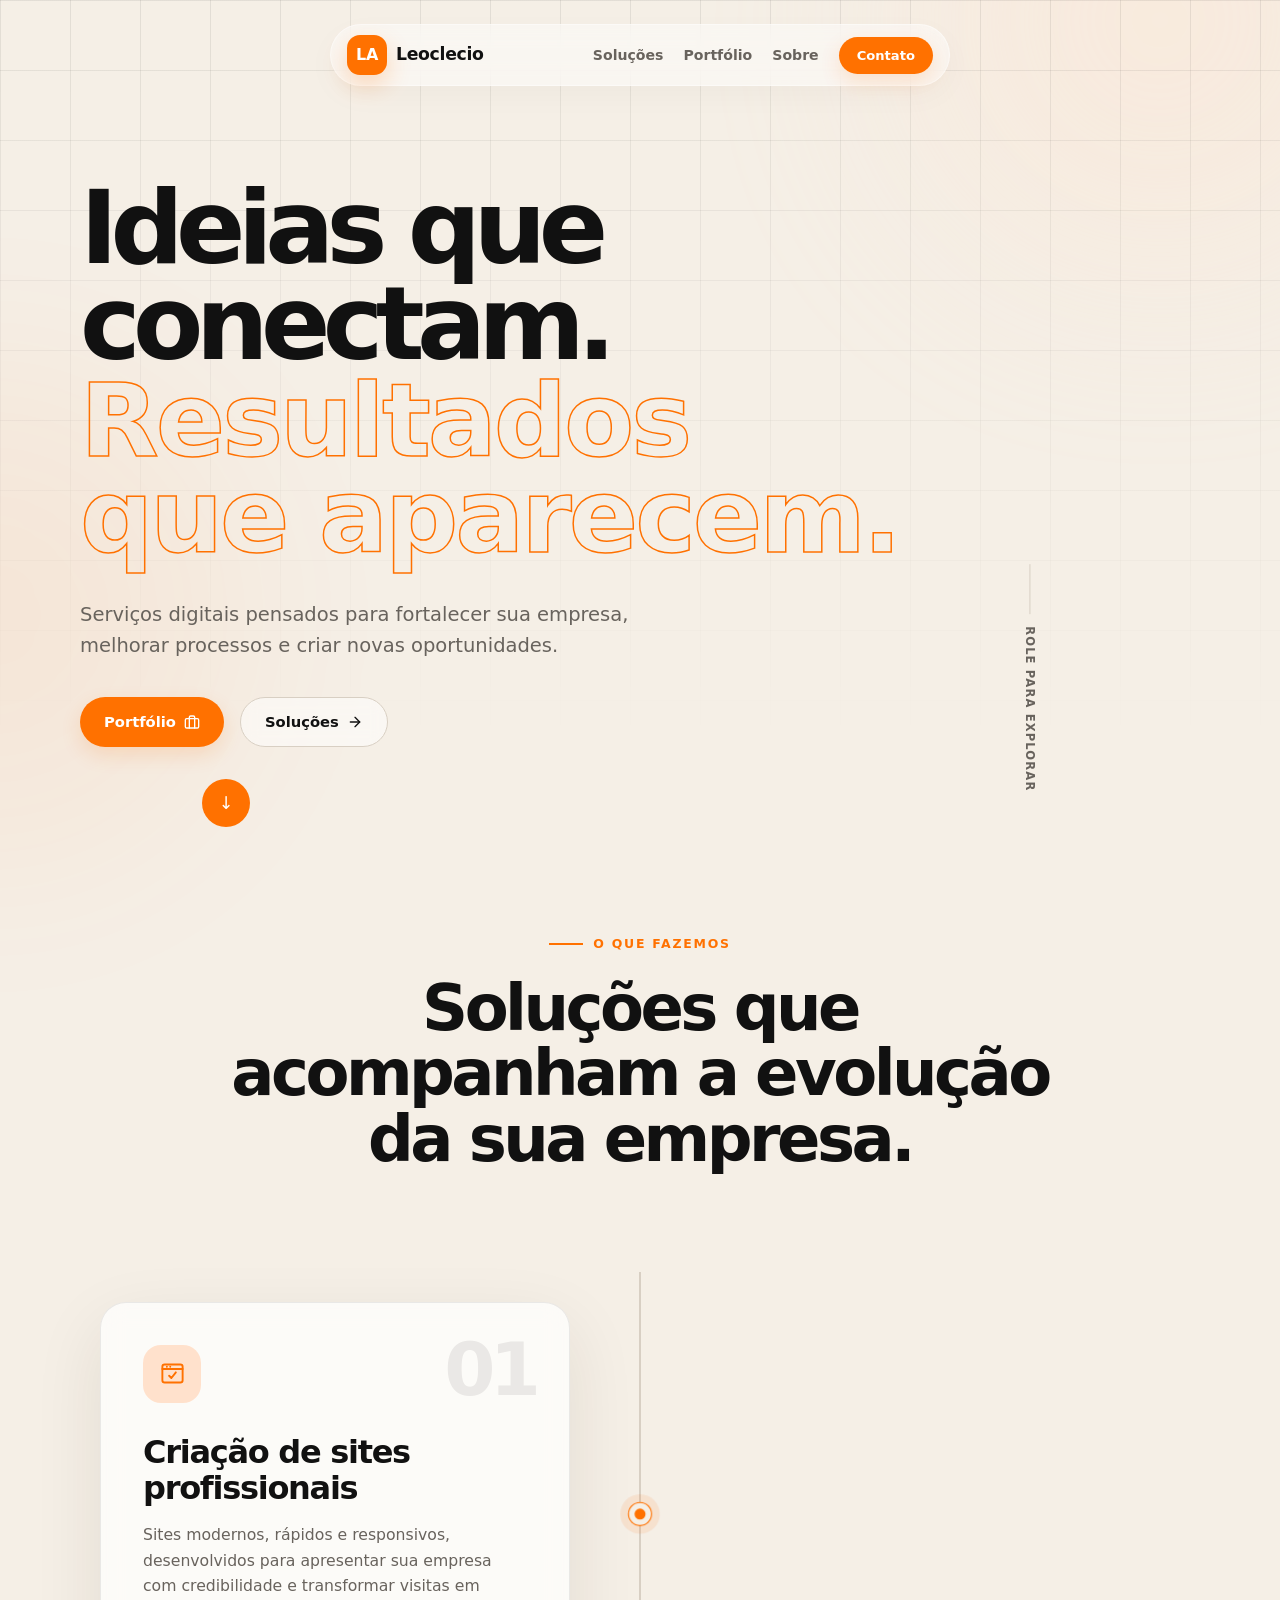
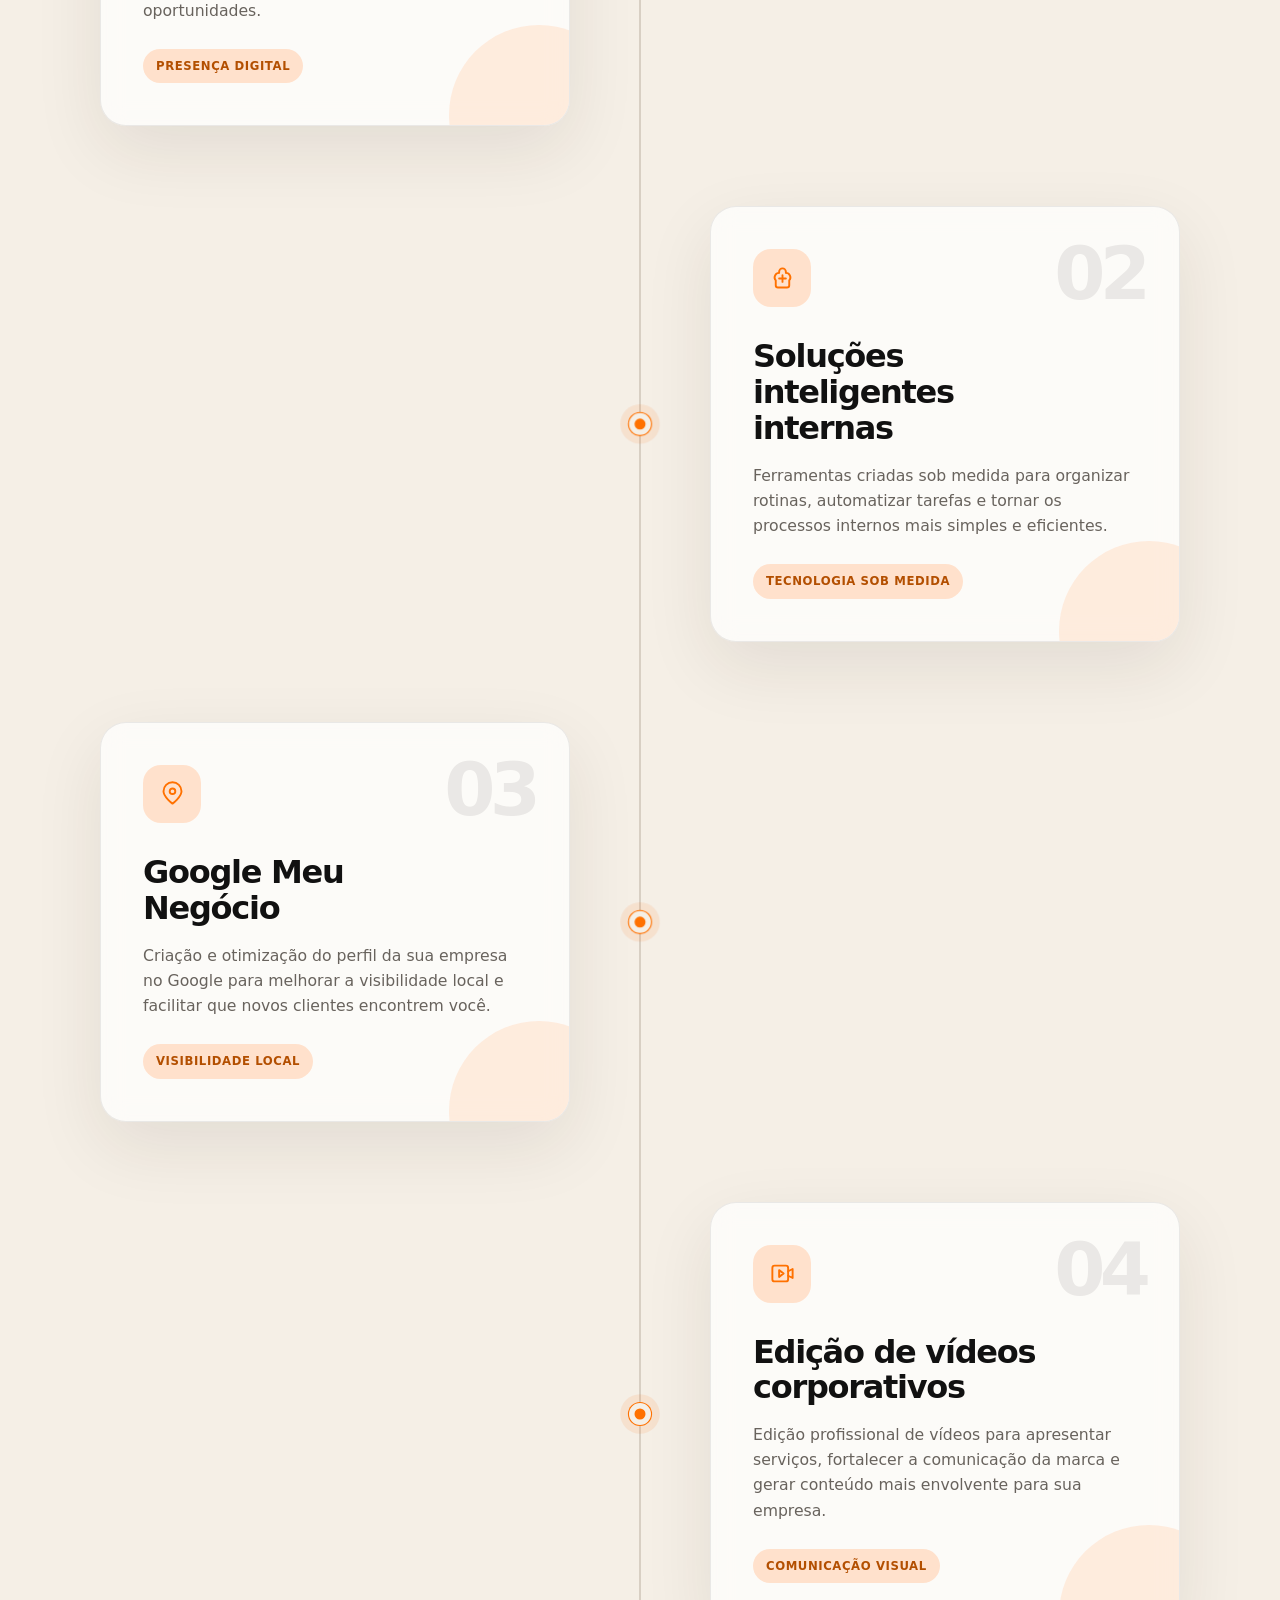
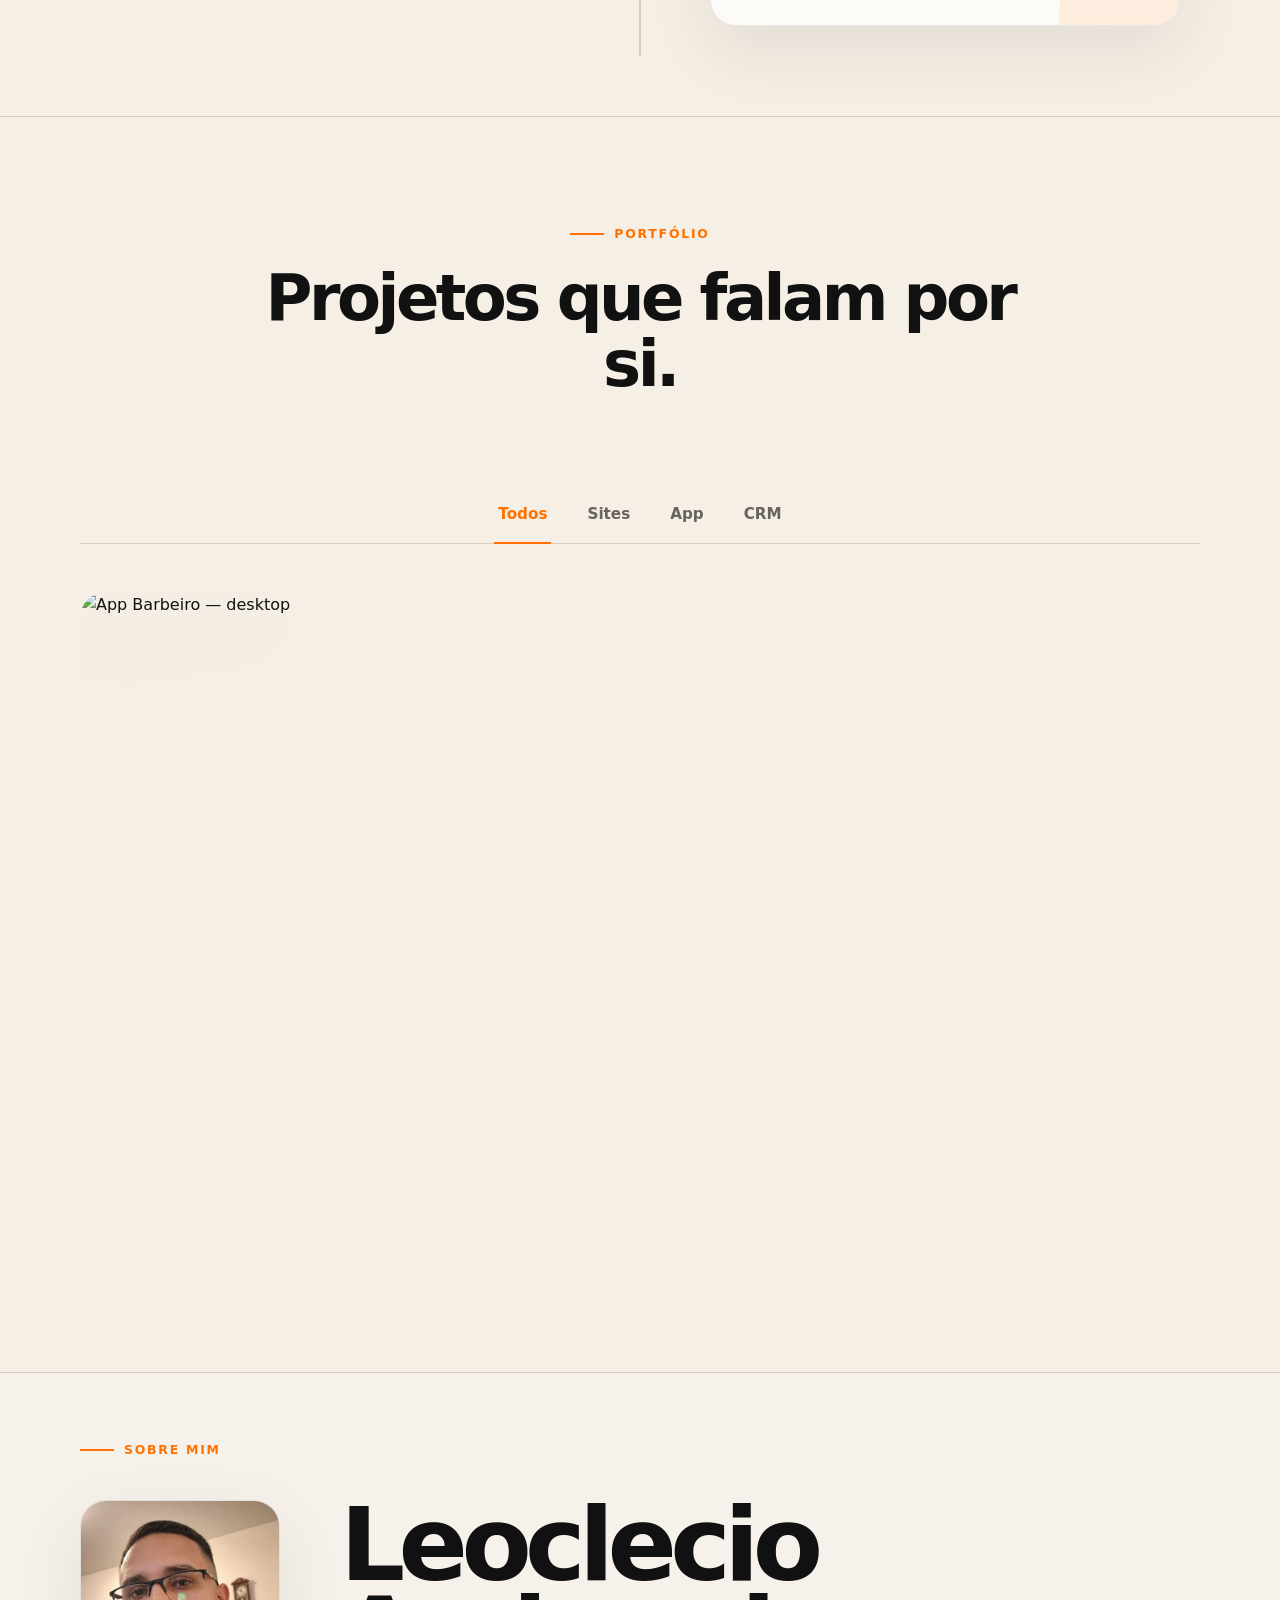
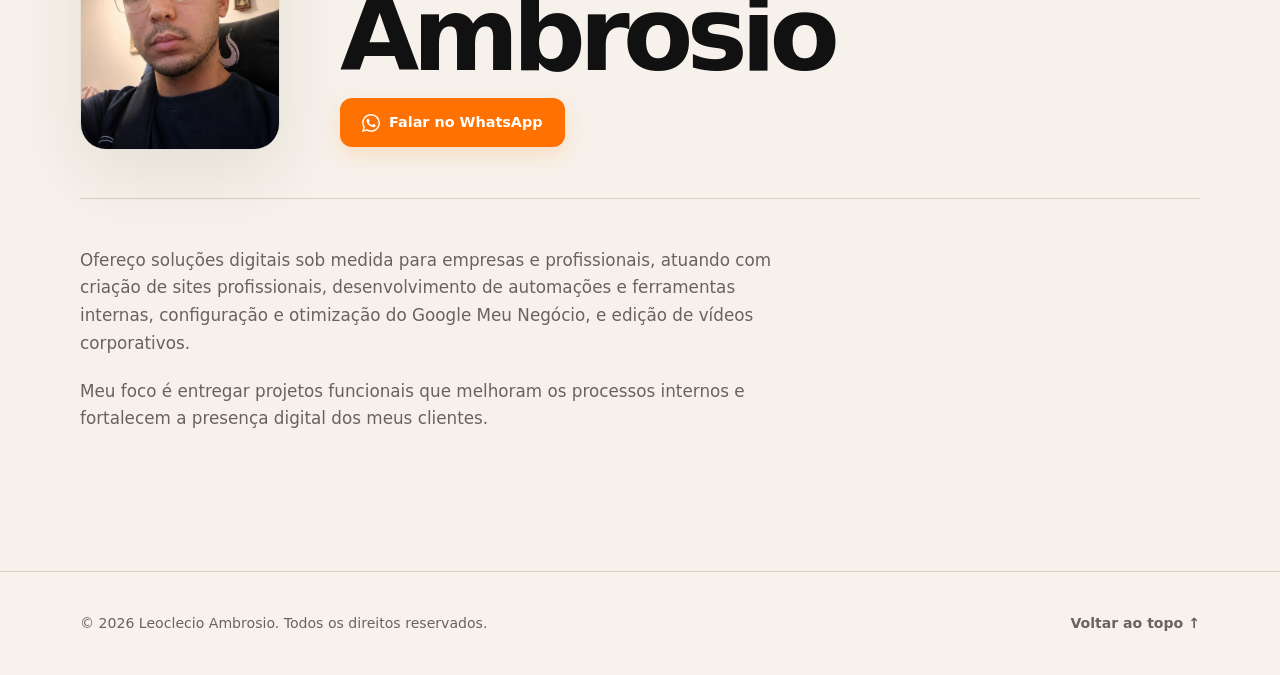
==== index.html @ 71589280 "fix: separar Resultados em linha exclusiva e impedir word-breaks" ====
<!DOCTYPE html>
<html lang="pt-BR">
  <head>
    <meta charset="UTF-8" />
    <meta name="viewport" content="width=device-width, initial-scale=1.0" />
    <meta
      name="description"
      content="Conheça as soluções de Leoclecio Ambrosio para transformar a presença digital e os processos da sua empresa."
    />
    <meta name="theme-color" content="#f5efe6" />
    <title>Leoclecio Ambrosio | Soluções para empresas</title>
    <link rel="icon" type="image/svg+xml" href="favicon.svg" />

    <meta property="og:type" content="website" />
    <meta property="og:url" content="https://leoclecio.vercel.app/" />
    <meta property="og:title" content="Leoclecio Ambrosio | Soluções para empresas" />
    <meta
      property="og:description"
      content="Conheça as soluções de Leoclecio Ambrosio para transformar a presença digital e os processos da sua empresa."
    />
    <meta property="og:image" content="https://leoclecio.vercel.app/og-image.png" />
    <meta property="og:image:width" content="1200" />
    <meta property="og:image:height" content="630" />
    <meta property="og:locale" content="pt_BR" />
    <meta name="twitter:card" content="summary_large_image" />
    <meta name="twitter:title" content="Leoclecio Ambrosio | Soluções para empresas" />
    <meta name="twitter:description" content="Conheça as soluções de Leoclecio Ambrosio para transformar a presença digital e os processos da sua empresa." />
    <meta name="twitter:image" content="https://leoclecio.vercel.app/og-image.png" />

    <link rel="stylesheet" href="style-v4.css?v=1.7" />
    <script src="script-v4.js?v=1.7" defer></script>
  </head>

  <body>
    <div class="scroll-progress" aria-hidden="true"></div>
    <div class="ambient ambient--one" aria-hidden="true"></div>
    <div class="ambient ambient--two" aria-hidden="true"></div>

    <header class="hero">
      <nav class="nav" aria-label="Navegação principal">
        <a class="brand" href="#inicio" aria-label="Leoclecio Ambrosio — início">
          <span class="brand__mark" aria-hidden="true">LA</span>
          <span class="brand__name">Leoclecio</span>
        </a>

        <div class="nav__menu">
          <a class="nav__link" href="#solucoes">Soluções</a>
          <a class="nav__link" href="#portfolio">Portfólio</a>
          <a class="nav__link" href="#sobre">Sobre</a>
          <a class="nav__btn" href="#sobre">Contato</a>
        </div>
      </nav>

      <div class="hero__content container" id="inicio">
        <h1>Ideias que conectam.<br /><span style="white-space: nowrap;">Resultados</span><br /><span style="white-space: nowrap;">que aparecem.</span></h1>
        <p>
          Serviços digitais pensados para fortalecer sua empresa, melhorar processos
          e criar novas oportunidades.
        </p>
        <div class="hero__actions">
          <a href="#portfolio" class="btn-primary">
            Portfólio
            <svg class="btn-icon" viewBox="0 0 24 24" fill="none" stroke="currentColor" stroke-width="2" stroke-linecap="round" stroke-linejoin="round" aria-hidden="true"><rect x="2" y="7" width="20" height="14" rx="2" ry="2"></rect><path d="M16 21V5a2 2 0 0 0-2-2h-4a2 2 0 0 0-2 2v16"></path></svg>
          </a>
          <a href="#solucoes" class="btn-secondary">
            Soluções
            <svg class="btn-icon" viewBox="0 0 24 24" fill="none" stroke="currentColor" stroke-width="2" stroke-linecap="round" stroke-linejoin="round" aria-hidden="true"><line x1="5" y1="12" x2="19" y2="12"></line><polyline points="12 5 19 12 12 19"></polyline></svg>
          </a>
        </div>
        <div class="hero__scroll-wrapper">
          <a class="hero__scroll-arrow" href="#solucoes" aria-label="Rolar para conhecer as soluções">
            <span class="hero__scroll-arrow-icon" aria-hidden="true">↓</span>
          </a>
        </div>
      </div>

      <div class="hero__scroll" aria-hidden="true">
        <span></span>
        Role para explorar
      </div>
    </header>

    <main>
      <section class="services" id="solucoes" aria-labelledby="services-title">
        <div class="section-heading container reveal">
          <span class="eyebrow">O que fazemos</span>
          <h2 id="services-title">Soluções que acompanham a evolução da sua empresa.</h2>
        </div>

        <div class="timeline container">
          <div class="timeline__track" aria-hidden="true">
            <div class="timeline__progress"></div>
          </div>

          <article class="service service--left reveal">
            <div class="service__card">
              <span class="service__number">01</span>
              <div class="service__icon" aria-hidden="true">
                <svg viewBox="0 0 24 24" role="img">
                  <rect x="3" y="4" width="18" height="16" rx="2"></rect>
                  <path d="M3 8h18M7 6h.01M10 6h.01"></path>
                  <path d="m9 14 2 2 4-5"></path>
                </svg>
              </div>
              <h3>Criação de sites profissionais</h3>
              <p>
                Sites modernos, rápidos e responsivos, desenvolvidos para apresentar
                sua empresa com credibilidade e transformar visitas em oportunidades.
              </p>
              <span class="service__tag">Presença digital</span>
            </div>
            <span class="timeline__dot" aria-hidden="true"></span>
          </article>

          <article class="service service--right reveal">
            <div class="service__card">
              <span class="service__number">02</span>
              <div class="service__icon" aria-hidden="true">
                <svg viewBox="0 0 24 24" role="img">
                  <path d="M12 3a3 3 0 0 0-3 3v1a4 4 0 0 0-3 6.65V18a2 2 0 0 0 2 2h8a2 2 0 0 0 2-2v-4.35A4 4 0 0 0 15 7V6a3 3 0 0 0-3-3Z"></path>
                  <path d="M9 12h6M12 9v6"></path>
                </svg>
              </div>
              <h3>Soluções inteligentes internas</h3>
              <p>
                Ferramentas criadas sob medida para organizar rotinas, automatizar
                tarefas e tornar os processos internos mais simples e eficientes.
              </p>
              <span class="service__tag">Tecnologia sob medida</span>
            </div>
            <span class="timeline__dot" aria-hidden="true"></span>
          </article>

          <article class="service service--left reveal">
            <div class="service__card">
              <span class="service__number">03</span>
              <div class="service__icon" aria-hidden="true">
                <svg viewBox="0 0 24 24" role="img">
                  <path d="M20 10c0 5-8 11-8 11S4 15 4 10a8 8 0 1 1 16 0Z"></path>
                  <circle cx="12" cy="10" r="2.5"></circle>
                </svg>
              </div>
              <h3>Google Meu Negócio</h3>
              <p>
                Criação e otimização do perfil da sua empresa no Google para melhorar
                a visibilidade local e facilitar que novos clientes encontrem você.
              </p>
              <span class="service__tag">Visibilidade local</span>
            </div>
            <span class="timeline__dot" aria-hidden="true"></span>
          </article>

          <article class="service service--right reveal">
            <div class="service__card">
              <span class="service__number">04</span>
              <div class="service__icon" aria-hidden="true">
                <svg viewBox="0 0 24 24" role="img">
                  <rect x="3" y="5" width="14" height="14" rx="2"></rect>
                  <path d="m17 10 4-2v8l-4-2M9 9l4 3-4 3Z"></path>
                </svg>
              </div>
              <h3>Edição de vídeos corporativos</h3>
              <p>
                Edição profissional de vídeos para apresentar serviços, fortalecer a
                comunicação da marca e gerar conteúdo mais envolvente para sua empresa.
              </p>
              <span class="service__tag">Comunicação visual</span>
            </div>
            <span class="timeline__dot" aria-hidden="true"></span>
          </article>
        </div>
      </section>

      <section class="portfolio" id="portfolio" aria-labelledby="portfolio-title">
        <div class="section-heading container reveal">
          <span class="eyebrow">Portfólio</span>
          <h2 id="portfolio-title">Projetos que falam por si.</h2>
        </div>

        <!-- Navegação de tabs -->
        <div class="container portfolio__tabs-nav reveal">
          <button class="portfolio__tab is-active" data-tab="todos">Todos</button>
          <button class="portfolio__tab" data-tab="sites">Sites</button>
          <button class="portfolio__tab" data-tab="app">App</button>
          <button class="portfolio__tab" data-tab="crm">CRM</button>
        </div>

        <!-- Todos: slideshow com imagens desktop, 1 por vez -->
        <div class="portfolio__panel is-active" data-panel="todos">
          <div class="container portfolio__grid">
            <article class="portfolio__project">
              <div class="portfolio__slider" aria-label="Todos os projetos — desktop">
                <img src="imagens/site_immovi_desktop.png" alt="Site Immovi — desktop" class="portfolio__slide is-active portfolio__project--card" data-goto-tab="sites" style="cursor: pointer;" loading="lazy" />
                <img src="imagens/app_barbeiro_desktop.png" alt="App Barbeiro — desktop" class="portfolio__slide portfolio__project--card" data-goto-tab="app" style="cursor: pointer;" loading="lazy" />
                <img src="imagens/crm_connect_desktop.png" alt="CRM Connect — desktop" class="portfolio__slide portfolio__project--card" data-goto-tab="crm" style="cursor: pointer;" loading="lazy" />
              </div>
            </article>
          </div>
        </div>

        <!-- Sites: slideshow Immovi -->
        <div class="portfolio__panel" data-panel="sites">
          <div class="container portfolio__grid">
            <article class="portfolio__project">
              <div class="portfolio__slider" aria-label="Projeto Immovi em múltiplos dispositivos">
                <img src="imagens/site_immovi_desktop.png" alt="Site Immovi — desktop"  class="portfolio__slide is-active" loading="lazy" />
                <img src="imagens/site_immovi_tablet.png"  alt="Site Immovi — tablet"   class="portfolio__slide" loading="lazy" />
                <img src="imagens/site_immovi_celular.png" alt="Site Immovi — celular"  class="portfolio__slide" loading="lazy" />
              </div>
              <div class="portfolio__info">
                <span class="portfolio__tag">Site profissional</span>
                <h3 class="portfolio__name">Immovi</h3>
                <p class="portfolio__desc">Site responsivo para escritório contábil especializado no ecossistema imobiliário, com design moderno e experiência otimizada em todos os dispositivos.</p>
              </div>
            </article>
          </div>
        </div>

        <!-- App: slideshow App Barbeiro -->
        <div class="portfolio__panel" data-panel="app">
          <div class="container portfolio__grid">
            <article class="portfolio__project">
              <div class="portfolio__slider" aria-label="App Barbeiro em múltiplos dispositivos">
                <img src="imagens/app_barbeiro_desktop.png" alt="App Barbeiro — desktop"  class="portfolio__slide is-active" loading="lazy" />
                <img src="imagens/app_barbeiro_tablet.png"  alt="App Barbeiro — tablet"   class="portfolio__slide" loading="lazy" />
                <img src="imagens/app_barbeiro_celular.png" alt="App Barbeiro — celular"  class="portfolio__slide" loading="lazy" />
              </div>
              <div class="portfolio__info">
                <span class="portfolio__tag">Aplicativo</span>
                <h3 class="portfolio__name">App Barbeiro</h3>
                <p class="portfolio__desc">Plataforma de agendamento e gestão para barbearias, com painel administrativo completo e experiência otimizada em todos os dispositivos.</p>
              </div>
            </article>
          </div>
        </div>

        <!-- CRM: slideshow CRM Connect -->
        <div class="portfolio__panel" data-panel="crm">
          <div class="container portfolio__grid">
            <article class="portfolio__project">
              <div class="portfolio__slider" aria-label="CRM Connect — telas do sistema">
                <img src="imagens/crm_connect_desktop.png"       alt="CRM Connect — painel principal" class="portfolio__slide is-active" loading="lazy" />
                <img src="imagens/crm_connect_desktop_login.png" alt="CRM Connect — tela de login"    class="portfolio__slide" loading="lazy" />
              </div>
              <div class="portfolio__info">
                <span class="portfolio__tag">CRM</span>
                <h3 class="portfolio__name">CRM Connect</h3>
                <p class="portfolio__desc">Sistema de gestão de relacionamento com clientes desenvolvido sob medida, com controle completo da equipe comercial e fluxo de leads.</p>
              </div>
            </article>
          </div>
        </div>
      </section>

      <section class="about" id="sobre" aria-labelledby="about-title">
        <div class="container about__header reveal">
          <span class="eyebrow">Sobre mim</span>
        </div>
        <div class="container about__hero reveal">
          <div class="about__photo-col">
            <div class="about__image-wrapper">
              <img src="foto.jpg" alt="Leoclecio Ambrosio" class="about__image" />
            </div>
          </div>
          <div class="about__intro">
            <h2 id="about-title" class="about__name">Leoclecio<br />Ambrosio</h2>
            <a class="btn-whatsapp" href="https://wa.me/5515992568868" target="_blank" rel="noopener noreferrer">
              <svg viewBox="0 0 24 24" aria-hidden="true" fill="currentColor" width="18" height="18"><path d="M17.472 14.382c-.297-.149-1.758-.867-2.03-.967-.273-.099-.471-.148-.67.15-.197.297-.767.966-.94 1.164-.173.199-.347.223-.644.075-.297-.15-1.255-.463-2.39-1.475-.883-.788-1.48-1.761-1.653-2.059-.173-.297-.018-.458.13-.606.134-.133.298-.347.447-.52.149-.174.198-.298.298-.497.099-.198.05-.371-.025-.52-.075-.149-.669-1.612-.916-2.207-.242-.579-.487-.5-.669-.51-.173-.008-.371-.01-.57-.01-.198 0-.52.074-.792.372-.272.297-1.04 1.016-1.04 2.479 0 1.462 1.065 2.875 1.213 3.074.149.198 2.096 3.2 5.077 4.487.709.306 1.262.489 1.694.625.712.227 1.36.195 1.871.118.571-.085 1.758-.719 2.006-1.413.248-.694.248-1.289.173-1.413-.074-.124-.272-.198-.57-.347m-5.421 7.403h-.004a9.87 9.87 0 0 1-5.031-1.378l-.361-.214-3.741.982.998-3.648-.235-.374a9.86 9.86 0 0 1-1.51-5.26c.001-5.45 4.436-9.884 9.888-9.884 2.64 0 5.122 1.03 6.988 2.898a9.825 9.825 0 0 1 2.893 6.994c-.003 5.45-4.437 9.884-9.885 9.884m8.413-18.297A11.815 11.815 0 0 0 12.05 0C5.495 0 .16 5.335.157 11.892c0 2.096.547 4.142 1.588 5.945L.057 24l6.305-1.654a11.882 11.882 0 0 0 5.683 1.448h.005c6.554 0 11.89-5.335 11.893-11.893a11.821 11.821 0 0 0-3.48-8.413z"/></svg>
              Falar no WhatsApp
            </a>
          </div>
        </div>
        <div class="container about__body reveal">
          <p class="about__text">
            Ofereço soluções digitais sob medida para empresas e profissionais, atuando com criação de sites profissionais, desenvolvimento de automações e ferramentas internas, configuração e otimização do Google Meu Negócio, e edição de vídeos corporativos.
          </p>
          <p class="about__text">
            Meu foco é entregar projetos funcionais que melhoram os processos internos e fortalecem a presença digital dos meus clientes.
          </p>
        </div>
      </section>
    </main>

    <footer class="footer">
      <div class="container footer__container">
        <p class="footer__copyright">&copy; 2026 Leoclecio Ambrosio. Todos os direitos reservados.</p>
        <a class="footer__top" href="#inicio">Voltar ao topo ↑</a>
      </div>
    </footer>
  </body>
</html>
---- style-v4.css ----
:root {
  --background: #f5efe6;
  --surface: rgba(255, 255, 255, 0.72);
  --surface-solid: #fffaf4;
  --text: #111111;
  --muted: #68635d;
  --line: #d8cfc3;
  --accent: #ff7100;
  --accent-soft: #ffe1cc;
  --shadow: 0 24px 70px rgba(45, 31, 17, 0.09);
  --radius: 26px;
}

* {
  box-sizing: border-box;
  margin: 0;
  padding: 0;
}

html {
  /* scroll-behavior handled by JS with RAF for smooth GPU-composited scrolling */
}

body {
  min-width: 320px;
  overflow-x: hidden;
  color: var(--text);
  background: var(--background);
  font-family: Inter, ui-sans-serif, system-ui, -apple-system, BlinkMacSystemFont,
    "Segoe UI", sans-serif;
  line-height: 1.6;
}

a {
  color: inherit;
  text-decoration: none;
}

.container {
  width: min(1120px, calc(100% - 48px));
  margin-inline: auto;
}

.scroll-progress {
  position: fixed;
  top: 0;
  left: 0;
  width: 100%;
  height: 4px;
  background: linear-gradient(90deg, var(--accent), #ff9a4b);
  z-index: 9999;
  transform: scaleX(0);
  transform-origin: left;
  will-change: transform;
  transition: transform 100ms cubic-bezier(0.1, 0.9, 0.2, 1);
}

.ambient {
  position: fixed;
  z-index: -1;
  width: 480px;
  height: 480px;
  border-radius: 50%;
  pointer-events: none;
  filter: blur(110px);
  opacity: 0.32;
}

.ambient--one {
  top: -220px;
  right: -120px;
  background: var(--accent-soft);
}

.ambient--two {
  bottom: 5%;
  left: -250px;
  background: rgba(255, 113, 0, 0.2);
}

.hero {
  position: relative;
  min-height: 90svh;
  overflow: hidden;
}

.hero::before {
  position: absolute;
  inset: 0;
  content: "";
  pointer-events: none;
  background-image: linear-gradient(rgba(17, 17, 17, 0.08) 1px, transparent 1px),
    linear-gradient(90deg, rgba(17, 17, 17, 0.08) 1px, transparent 1px);
  background-size: 70px 70px;
  mask-image: linear-gradient(to bottom, #000, transparent 90%);
}

.nav {
  position: fixed;
  top: 24px;
  left: 50%;
  transform: translateX(-50%);
  width: min(620px, calc(100% - 32px));
  z-index: 1000;
  display: flex;
  align-items: center;
  justify-content: space-between;
  padding: 10px 16px;
  border-radius: 999px;
  background: rgba(255, 255, 255, 0.45);
  border: 1px solid rgba(255, 255, 255, 0.4);
  backdrop-filter: blur(14px);
  box-shadow: 0 10px 30px rgba(0, 0, 0, 0.03);
  /* avoid 'transition: all' — triggers full repaint on every scroll tick */
  transition: top 400ms cubic-bezier(0.16, 1, 0.3, 1),
              padding 400ms cubic-bezier(0.16, 1, 0.3, 1),
              background 400ms cubic-bezier(0.16, 1, 0.3, 1),
              box-shadow 400ms cubic-bezier(0.16, 1, 0.3, 1),
              border-color 400ms cubic-bezier(0.16, 1, 0.3, 1);
}

.nav--scrolled {
  top: 14px;
  padding: 8px 14px;
  background: rgba(255, 255, 255, 0.76);
  border-color: rgba(255, 255, 255, 0.55);
  box-shadow: 0 12px 36px rgba(45, 31, 17, 0.08);
}

.nav__menu {
  display: flex;
  align-items: center;
  gap: 20px;
}

.brand {
  display: inline-flex;
  align-items: center;
  gap: 9px;
  font-size: 1rem;
  font-weight: 800;
  letter-spacing: -0.02em;
}

.brand__mark {
  display: grid;
  width: 40px;
  height: 40px;
  place-items: center;
  border-radius: 13px;
  color: #fff;
  background: var(--accent);
  box-shadow: 0 10px 25px rgba(255, 113, 0, 0.24);
}

.brand__name {
  font-size: 1.08rem;
}

.footer__top {
  font-size: 0.9rem;
  font-weight: 700;
  transition: color 180ms ease;
}

.footer__top:hover {
  color: var(--accent);
}

.nav__link {
  font-size: 0.88rem;
  font-weight: 700;
  color: var(--muted);
  transition: color 180ms ease;
}

.nav__link:hover {
  color: var(--text);
}

.nav__btn {
  display: inline-flex;
  align-items: center;
  justify-content: center;
  padding: 8px 18px;
  border-radius: 999px;
  background: var(--accent);
  color: #fff;
  font-size: 0.82rem;
  font-weight: 700;
  box-shadow: 0 8px 20px rgba(255, 113, 0, 0.16);
  transition: background 180ms ease, transform 180ms ease, box-shadow 180ms ease;
}

.nav__btn:hover {
  background: #e66600;
  box-shadow: 0 10px 25px rgba(255, 113, 0, 0.28);
  transform: translateY(-1px);
}

.nav__btn:active {
  transform: translateY(1px);
}

.hero__content {
  position: relative;
  z-index: 1;
  display: grid;
  grid-template-rows: auto auto auto 1fr;
  min-height: 90svh;
  padding-block: 180px 0;
}

.eyebrow {
  display: inline-flex;
  align-items: center;
  gap: 10px;
  margin-bottom: 22px;
  color: var(--accent);
  font-size: 0.78rem;
  font-weight: 800;
  letter-spacing: 0.14em;
  text-transform: uppercase;
}

.eyebrow::before {
  width: 34px;
  height: 2px;
  content: "";
  background: currentColor;
}

.hero h1 {
  max-width: 950px;
  font-size: clamp(3.2rem, 8vw, 7.5rem);
  font-weight: 850;
  letter-spacing: -0.075em;
  line-height: 0.94;
}

.hero h1 span {
  color: transparent;
  -webkit-text-stroke: 1.5px var(--accent);
  letter-spacing: -0.03em;
}

.hero__content > p {
  max-width: 630px;
  margin-top: 34px;
  color: var(--muted);
  font-size: clamp(1rem, 2vw, 1.22rem);
}

.hero__actions {
  display: flex;
  gap: 16px;
  margin-top: 36px;
  flex-wrap: wrap;
}

.btn-primary {
  display: inline-flex;
  align-items: center;
  gap: 8px;
  padding: 12px 24px;
  border-radius: 999px;
  background: var(--accent);
  color: #fff;
  font-size: 0.92rem;
  font-weight: 700;
  box-shadow: 0 8px 20px rgba(255, 113, 0, 0.16);
  transition: background 180ms ease, transform 180ms ease, box-shadow 180ms ease;
}

.btn-primary:hover {
  background: #e66600;
  box-shadow: 0 10px 25px rgba(255, 113, 0, 0.28);
  transform: translateY(-2px);
}

.btn-primary:active {
  transform: translateY(0);
}

.btn-secondary {
  display: inline-flex;
  align-items: center;
  gap: 8px;
  padding: 12px 24px;
  border-radius: 999px;
  background: rgba(255, 255, 255, 0.5);
  border: 1px solid var(--line);
  color: var(--text);
  font-size: 0.92rem;
  font-weight: 700;
  backdrop-filter: blur(8px);
  transition: background 180ms ease, border-color 180ms ease, transform 180ms ease;
}

.btn-secondary:hover {
  background: rgba(255, 255, 255, 0.8);
  border-color: rgba(17, 17, 17, 0.2);
  transform: translateY(-2px);
}

.btn-secondary:active {
  transform: translateY(0);
}

.btn-icon {
  width: 16px;
  height: 16px;
  flex-shrink: 0;
}

.hero__scroll-wrapper {
  display: flex;
  width: 100%;
  align-items: center;
  justify-content: flex-start;
  margin-top: 32px;
}

.hero__scroll-arrow {
  display: inline-flex;
  margin: 0;
  margin-left: 122px;
}

@media (max-width: 560px) {
  .hero__scroll-wrapper {
    justify-content: center;
  }
  .hero__scroll-arrow {
    margin-left: 0;
  }
}
.hero__scroll-arrow-icon {
  display: grid;
  width: 48px;
  height: 48px;
  place-items: center;
  border-radius: 50%;
  color: #fff;
  font-size: 1.1rem;
  background: var(--accent);
  animation: bounce-down 1.8s ease-in-out 1.5s infinite;
}

@keyframes bounce-down {
  0%,
  100% {
    transform: translateY(0);
  }
  50% {
    transform: translateY(8px);
  }
}

.hero__scroll {
  position: absolute;
  right: 32px;
  bottom: 36px;
  display: flex;
  align-items: center;
  gap: 12px;
  color: var(--muted);
  font-size: 0.72rem;
  font-weight: 700;
  letter-spacing: 0.1em;
  text-transform: uppercase;
  transform: rotate(90deg) translateX(-100%);
  transform-origin: left bottom;
}

.hero__scroll span {
  position: relative;
  width: 50px;
  height: 1px;
  overflow: hidden;
  background: var(--line);
}

.hero__scroll span::after {
  position: absolute;
  inset: 0;
  content: "";
  background: var(--accent);
  animation: scroll-line 1.8s ease-in-out infinite;
  transform: translateX(-100%);
}

@keyframes scroll-line {
  50%,
  100% {
    transform: translateX(100%);
  }
}

/* --- Hero Animations --- */
.hero .eyebrow {
  opacity: 0;
  animation: fade-up 900ms cubic-bezier(0.16, 1, 0.3, 1) 150ms forwards;
}

.hero h1 {
  opacity: 0;
  animation: fade-up 900ms cubic-bezier(0.16, 1, 0.3, 1) 300ms forwards;
}

.hero p {
  opacity: 0;
  animation: fade-up 900ms cubic-bezier(0.16, 1, 0.3, 1) 450ms forwards;
}

.hero .hero__scroll-arrow {
  opacity: 0;
  animation: fade-up 900ms cubic-bezier(0.16, 1, 0.3, 1) 600ms forwards;
}

@keyframes fade-up {
  from {
    opacity: 0;
    transform: translateY(20px);
  }
  to {
    opacity: 1;
    transform: translateY(0);
  }
}

/* offset for fixed nav when scrolling to anchors */
.services,
.portfolio,
.about {
  scroll-margin-top: 90px;
}

.services {
  padding-block: 100px 60px;
}

.section-heading {
  max-width: 820px;
  margin-bottom: 100px;
  text-align: center;
}

.section-heading .eyebrow {
  justify-content: center;
}

.section-heading h2 {
  font-size: clamp(2.3rem, 5vw, 4.4rem);
  letter-spacing: -0.055em;
  line-height: 1.02;
}

.timeline {
  position: relative;
  display: grid;
  gap: 80px;
  padding-block: 30px;
}

.timeline__track {
  position: absolute;
  top: 0;
  bottom: 0;
  left: 50%;
  width: 2px;
  overflow: hidden;
  background: var(--line);
  transform: translateX(-50%);
}

.timeline__progress {
  width: 100%;
  height: 100%;
  background: linear-gradient(to bottom, var(--accent), #ff9a4b);
  transform: scaleY(0);
  transform-origin: top;
  will-change: transform;
}

.service {
  position: relative;
  display: grid;
  width: 50%;
}

.service--left {
  justify-items: end;
  padding-right: 70px;
}

.service--right {
  justify-self: end;
  justify-items: start;
  padding-left: 70px;
}

.service__card {
  position: relative;
  width: min(100%, 470px);
  overflow: hidden;
  padding: 42px;
  border: 1px solid rgba(17, 17, 17, 0.08);
  border-radius: var(--radius);
  background: var(--surface);
  box-shadow: var(--shadow);
  backdrop-filter: blur(12px);
  transition: border-color 260ms ease, box-shadow 260ms ease, transform 550ms cubic-bezier(0.16, 1, 0.3, 1);
}

.service__card::after {
  position: absolute;
  right: -60px;
  bottom: -80px;
  width: 180px;
  height: 180px;
  border-radius: 50%;
  content: "";
  background: var(--accent-soft);
  opacity: 0.6;
  transition: transform 350ms ease;
}

.service__card:hover {
  border-color: rgba(255, 113, 0, 0.32);
  box-shadow: 0 30px 80px rgba(45, 31, 17, 0.13);
}

.service__card:hover::after {
  transform: scale(1.18);
}

.service__number {
  position: absolute;
  top: 30px;
  right: 34px;
  color: rgba(17, 17, 17, 0.08);
  font-size: 4.6rem;
  font-weight: 900;
  letter-spacing: -0.08em;
  line-height: 1;
}

.service__icon {
  position: relative;
  z-index: 1;
  display: grid;
  width: 58px;
  height: 58px;
  margin-bottom: 32px;
  place-items: center;
  border-radius: 18px;
  color: var(--accent);
  background: var(--accent-soft);
}

.service__icon svg {
  width: 27px;
  height: 27px;
  fill: none;
  stroke: currentColor;
  stroke-linecap: round;
  stroke-linejoin: round;
  stroke-width: 1.7;
}

.service h3 {
  position: relative;
  z-index: 1;
  max-width: 340px;
  margin-bottom: 16px;
  font-size: clamp(1.45rem, 3vw, 2rem);
  letter-spacing: -0.04em;
  line-height: 1.12;
}

.service p {
  position: relative;
  z-index: 1;
  color: var(--muted);
  font-size: 0.98rem;
}

.service__tag {
  position: relative;
  z-index: 1;
  display: inline-flex;
  margin-top: 26px;
  padding: 8px 13px;
  border-radius: 999px;
  color: #b34f00;
  background: var(--accent-soft);
  font-size: 0.73rem;
  font-weight: 800;
  letter-spacing: 0.05em;
  text-transform: uppercase;
}

.timeline__dot {
  position: absolute;
  top: 50%;
  display: grid;
  width: 20px;
  height: 20px;
  border: 5px solid var(--background);
  border-radius: 50%;
  background: var(--line);
  box-shadow: 0 0 0 1px var(--line);
  transform: translateY(-50%);
  transition: background 260ms ease, box-shadow 260ms ease, transform 260ms ease;
}

.service--left .timeline__dot {
  right: -10px;
}

.service--right .timeline__dot {
  left: -10px;
}

.service.is-visible .timeline__dot {
  background: var(--accent);
  box-shadow: 0 0 0 1px var(--accent), 0 0 0 8px rgba(255, 113, 0, 0.1);
  transform: translateY(-50%) scale(1.1);
}

.reveal {
  opacity: 0;
  transform: translateY(30px);
  transition: opacity 500ms ease, transform 500ms cubic-bezier(0.2, 0.7, 0.2, 1);
  will-change: opacity, transform;
}

.reveal.is-visible {
  opacity: 1;
  transform: translateY(0);
  will-change: auto;
}

.footer {
  border-top: 1px solid var(--line);
  background: rgba(255, 255, 255, 0.24);
  padding-block: 40px;
}

.footer__container {
  display: flex;
  justify-content: space-between;
  align-items: center;
  flex-wrap: wrap;
  gap: 20px;
}

.footer__copyright {
  color: var(--muted);
  font-size: 0.88rem;
}

.footer__top {
  font-size: 0.88rem;
  font-weight: 700;
  color: var(--muted);
  transition: color 180ms ease;
}

.footer__top:hover {
  color: var(--accent);
}

/* --- Portfolio Section --- */
.portfolio {
  padding-block: 100px 80px;
  border-top: 1px solid var(--line);
}

.portfolio__grid {
  display: flex;
  flex-direction: column;
  gap: 60px;
}

.portfolio__project {
  display: grid;
  gap: 40px;
}

.portfolio__slider {
  position: relative;
  width: 100%;
  aspect-ratio: 16 / 10;
  border-radius: var(--radius);
  overflow: hidden;
  background: transparent;
}

.portfolio__slide {
  position: absolute;
  inset: 0;
  width: 100%;
  height: 100%;
  object-fit: contain;
  object-position: center;
  opacity: 0;
  transition: opacity 800ms ease;
  filter: drop-shadow(0 20px 48px rgba(45, 31, 17, 0.14));
}

.portfolio__slide.is-active {
  opacity: 1;
}

/* --- Portfolio Tabs --- */
.portfolio__tabs-nav {
  display: flex;
  justify-content: center;
  gap: 32px;
  margin-bottom: 48px;
  border-bottom: 1px solid var(--line);
  padding-bottom: 12px;
}

.portfolio__tab {
  position: relative;
  border: none;
  background: transparent;
  color: var(--muted);
  font-size: 0.95rem;
  font-weight: 700;
  font-family: inherit;
  cursor: pointer;
  padding: 8px 4px;
  transition: color 250ms ease;
}

.portfolio__tab::after {
  content: "";
  position: absolute;
  bottom: -13px;
  left: 0;
  width: 100%;
  height: 2px;
  background: var(--accent);
  transform: scaleX(0);
  transform-origin: center;
  transition: transform 300ms cubic-bezier(0.16, 1, 0.3, 1);
}

.portfolio__tab:hover {
  color: var(--text);
}

.portfolio__tab.is-active {
  color: var(--accent);
}

.portfolio__tab.is-active::after {
  transform: scaleX(1);
}

.portfolio__panel {
  display: none;
}

.portfolio__panel.is-active {
  display: block;
}

.portfolio__thumb-img {
  width: 100%;
  height: auto;
  display: block;
  border-radius: var(--radius);
  box-shadow: var(--shadow);
  border: 1px solid rgba(17, 17, 17, 0.06);
  transition: transform 500ms ease;
}

.portfolio__thumb-img:hover {
  transform: scale(1.015);
}

.portfolio__empty {
  text-align: center;
  color: var(--muted);
  font-size: 1rem;
  padding: 60px 0;
}

.portfolio__grid--todos {
  display: grid;
  grid-template-columns: repeat(3, 1fr);
  gap: 32px;
  align-items: start;
}

.portfolio__grid--todos .portfolio__project {
  gap: 16px;
}

.portfolio__grid--todos .portfolio__name {
  font-size: clamp(1.3rem, 2.5vw, 1.75rem);
}

@media (max-width: 760px) {
  .portfolio__grid--todos {
    grid-template-columns: 1fr;
  }
}

.portfolio__info {
  display: flex;
  flex-direction: column;
  gap: 10px;
}

.portfolio__tag {
  display: inline-flex;
  align-items: center;
  gap: 8px;
  color: var(--accent);
  font-size: 0.78rem;
  font-weight: 800;
  letter-spacing: 0.14em;
  text-transform: uppercase;
}

.portfolio__tag::before {
  width: 28px;
  height: 2px;
  content: "";
  background: currentColor;
}

.portfolio__name {
  font-size: clamp(1.8rem, 4vw, 3rem);
  letter-spacing: -0.05em;
  line-height: 1;
}

.portfolio__desc {
  color: var(--muted);
  font-size: 1rem;
  line-height: 1.65;
  max-width: 640px;
}

/* --- About Section --- */
.about {
  padding-block: 60px 100px;
  border-top: 1px solid var(--line);
  background: rgba(255, 255, 255, 0.16);
}

.about__header {
  margin-bottom: 40px;
}

.about__header .eyebrow {
  margin-bottom: 0;
}

.about__hero {
  display: grid;
  grid-template-columns: auto 1fr;
  gap: 60px;
  align-items: flex-start;
  padding-bottom: 48px;
  border-bottom: 1px solid var(--line);
  margin-bottom: 48px;
}

.about__photo-col {
  display: flex;
  flex-direction: column;
}

.about__image-wrapper {
  position: relative;
  width: 100%;
  max-width: 200px;
  aspect-ratio: 4 / 5;
  border-radius: var(--radius);
  overflow: hidden;
  box-shadow: var(--shadow);
  border: 1px solid rgba(17, 17, 17, 0.08);
}

.about__image {
  width: 100%;
  height: 100%;
  object-fit: cover;
  display: block;
  transition: transform 500ms ease;
}

.about__image-wrapper:hover .about__image {
  transform: scale(1.04);
}

.about__image-wrapper::after {
  position: absolute;
  inset: 0;
  content: "";
  box-shadow: inset 0 0 40px rgba(0, 0, 0, 0.06);
  pointer-events: none;
}

.about__intro {
  display: flex;
  flex-direction: column;
  gap: 18px;
}

.about__name {
  font-size: clamp(3rem, 8vw, 7rem);
  letter-spacing: -0.065em;
  line-height: 0.88;
}

.btn-whatsapp {
  display: inline-flex;
  align-items: center;
  gap: 9px;
  padding: 13px 22px;
  border-radius: 12px;
  background: var(--accent);
  color: #fff;
  font-size: 0.9rem;
  font-weight: 700;
  font-family: inherit;
  align-self: flex-start;
  box-shadow: 0 8px 20px rgba(255, 113, 0, 0.16);
  transition: background 200ms ease, transform 200ms ease, box-shadow 200ms ease;
}

.btn-whatsapp:hover {
  background: #e66600;
  box-shadow: 0 10px 25px rgba(255, 113, 0, 0.28);
  transform: translateY(-2px);
}

.portfolio__project--card {
  cursor: pointer;
}

.portfolio__project--card:hover .portfolio__thumb-img {
  transform: scale(1.015);
}

.about__body {
  display: flex;
  flex-direction: column;
}

.about__text {
  color: var(--muted);
  font-size: 1.05rem;
  line-height: 1.65;
  margin-bottom: 20px;
  max-width: 720px;
}

.about__text:last-of-type {
  margin-bottom: 38px;
}

@media (max-width: 800px) {
  .container {
    width: min(100% - 32px, 650px);
  }

  .hero h1 {
    font-size: clamp(3.1rem, 14vw, 5.8rem);
  }

  .hero__scroll {
    display: none;
  }

  .services {
    padding-block: 80px 50px;
  }

  .section-heading {
    margin-bottom: 62px;
    text-align: left;
  }

  .section-heading .eyebrow {
    justify-content: flex-start;
  }

  .timeline {
    gap: 44px;
    padding-left: 34px;
  }

  .timeline__track {
    left: 8px;
    transform: none;
  }

  .service,
  .service--left,
  .service--right {
    width: 100%;
    justify-self: auto;
    justify-items: stretch;
    padding: 0;
  }

  .service__card {
    width: 100%;
    padding: 34px 28px;
  }

  .service--left .timeline__dot,
  .service--right .timeline__dot {
    top: 46px;
    right: auto;
    left: -35px;
  }

  .footer {
    padding-block: 30px;
  }

  .footer__container {
    flex-direction: column-reverse;
    align-items: center;
    gap: 16px;
    text-align: center;
  }

  .portfolio {
    padding-block: 70px 50px;
  }


  .about {
    padding-block: 80px 80px;
  }

  .about__name {
    font-size: clamp(2.4rem, 8vw, 5.5rem);
  }
}

@media (max-width: 560px) {
  .about__header {
    margin-bottom: 24px;
  }

  .about__hero {
    gap: 18px;
    padding-bottom: 28px;
    margin-bottom: 28px;
  }

  .about__image-wrapper {
    max-width: 110px;
  }

  .about__name {
    font-size: clamp(1.55rem, 7.5vw, 2.4rem);
    margin-top: 8px;
  }
}

@media (max-width: 480px) {
  .brand__name {
    display: none;
  }

  .nav__menu {
    gap: 12px;
  }

  .nav__link {
    font-size: 0.8rem;
  }

  .nav__btn {
    padding: 6px 12px;
    font-size: 0.78rem;
  }

  .hero__content {
    padding-block: 140px 0;
  }

  .hero h1 {
    letter-spacing: -0.065em;
  }

  .hero__action {
    gap: 12px;
    font-size: 0.92rem;
  }

  .service__number {
    font-size: 3.7rem;
  }
}

@media (prefers-reduced-motion: reduce) {
  html {
    scroll-behavior: auto;
  }

  *:not(.service__card),
  *::before,
  *::after {
    animation-duration: 0.01ms !important;
    animation-iteration-count: 1 !important;
    transition-duration: 0.01ms !important;
  }
}
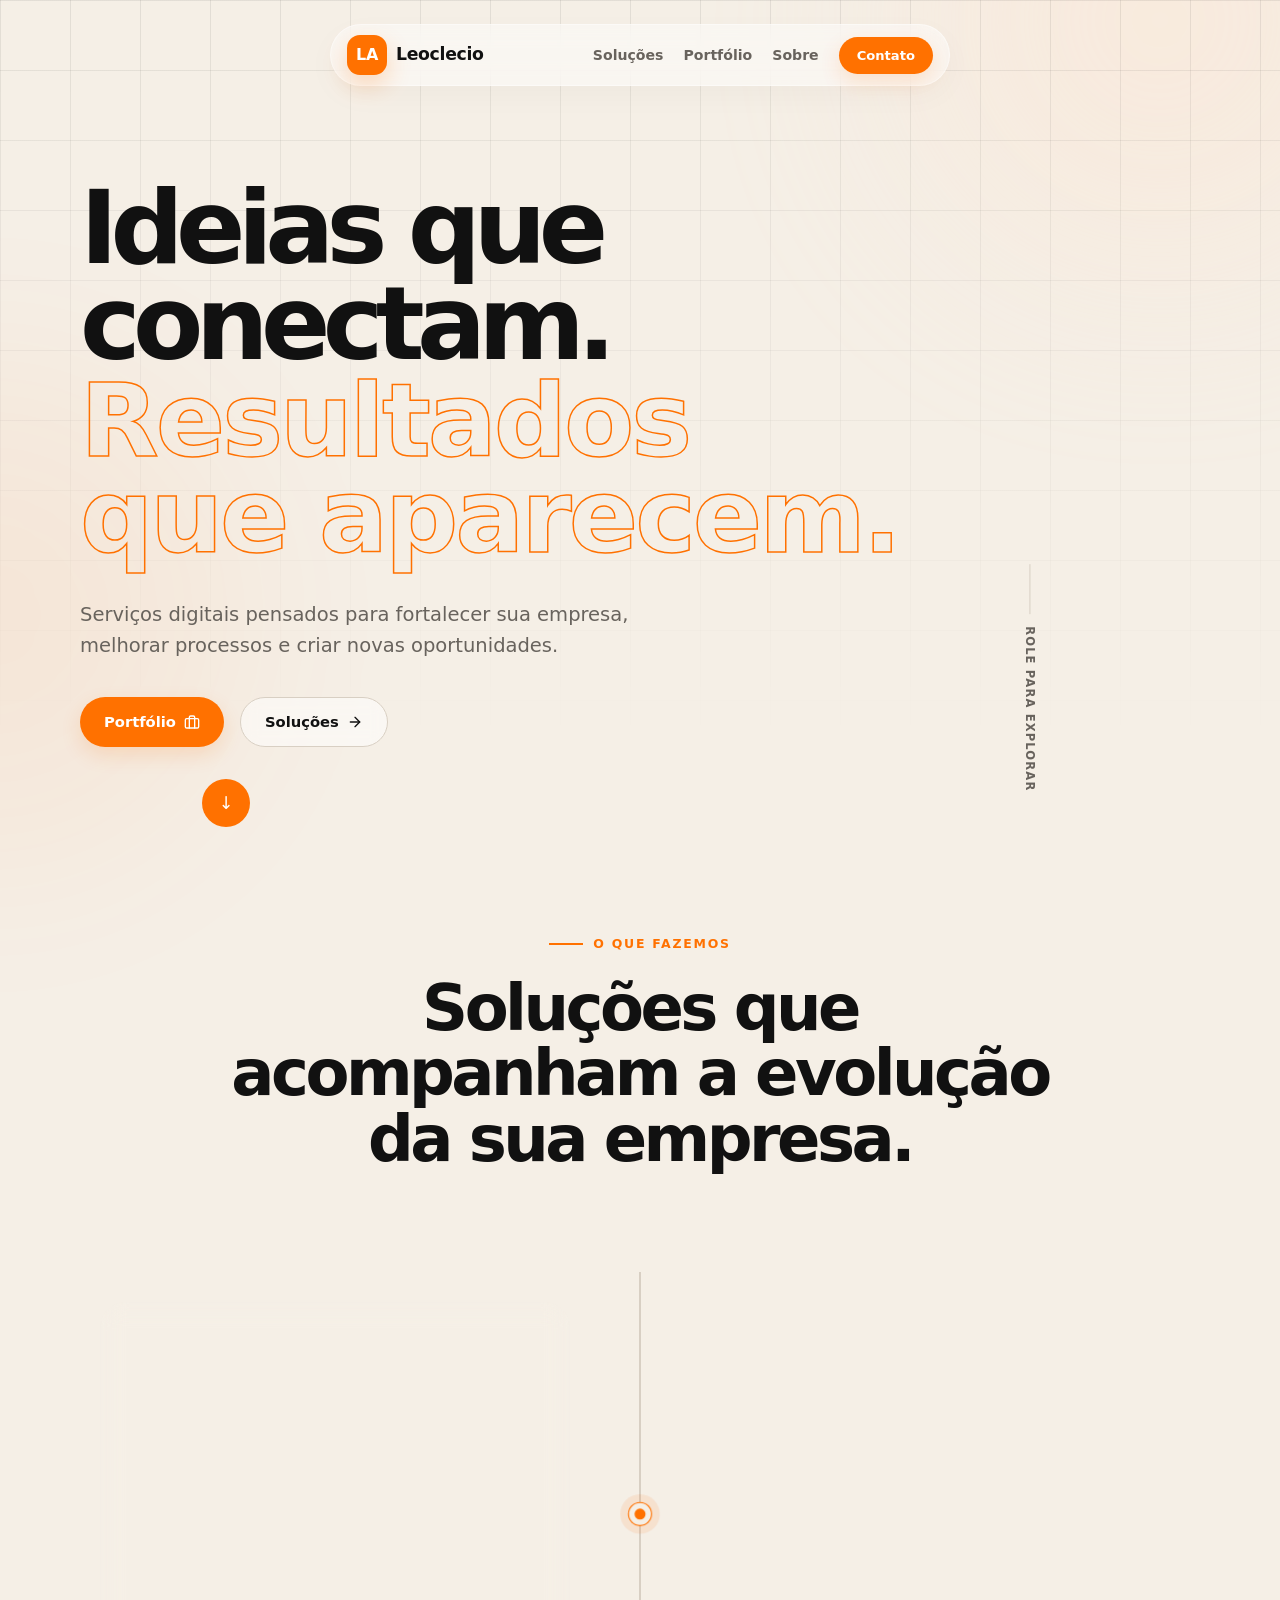
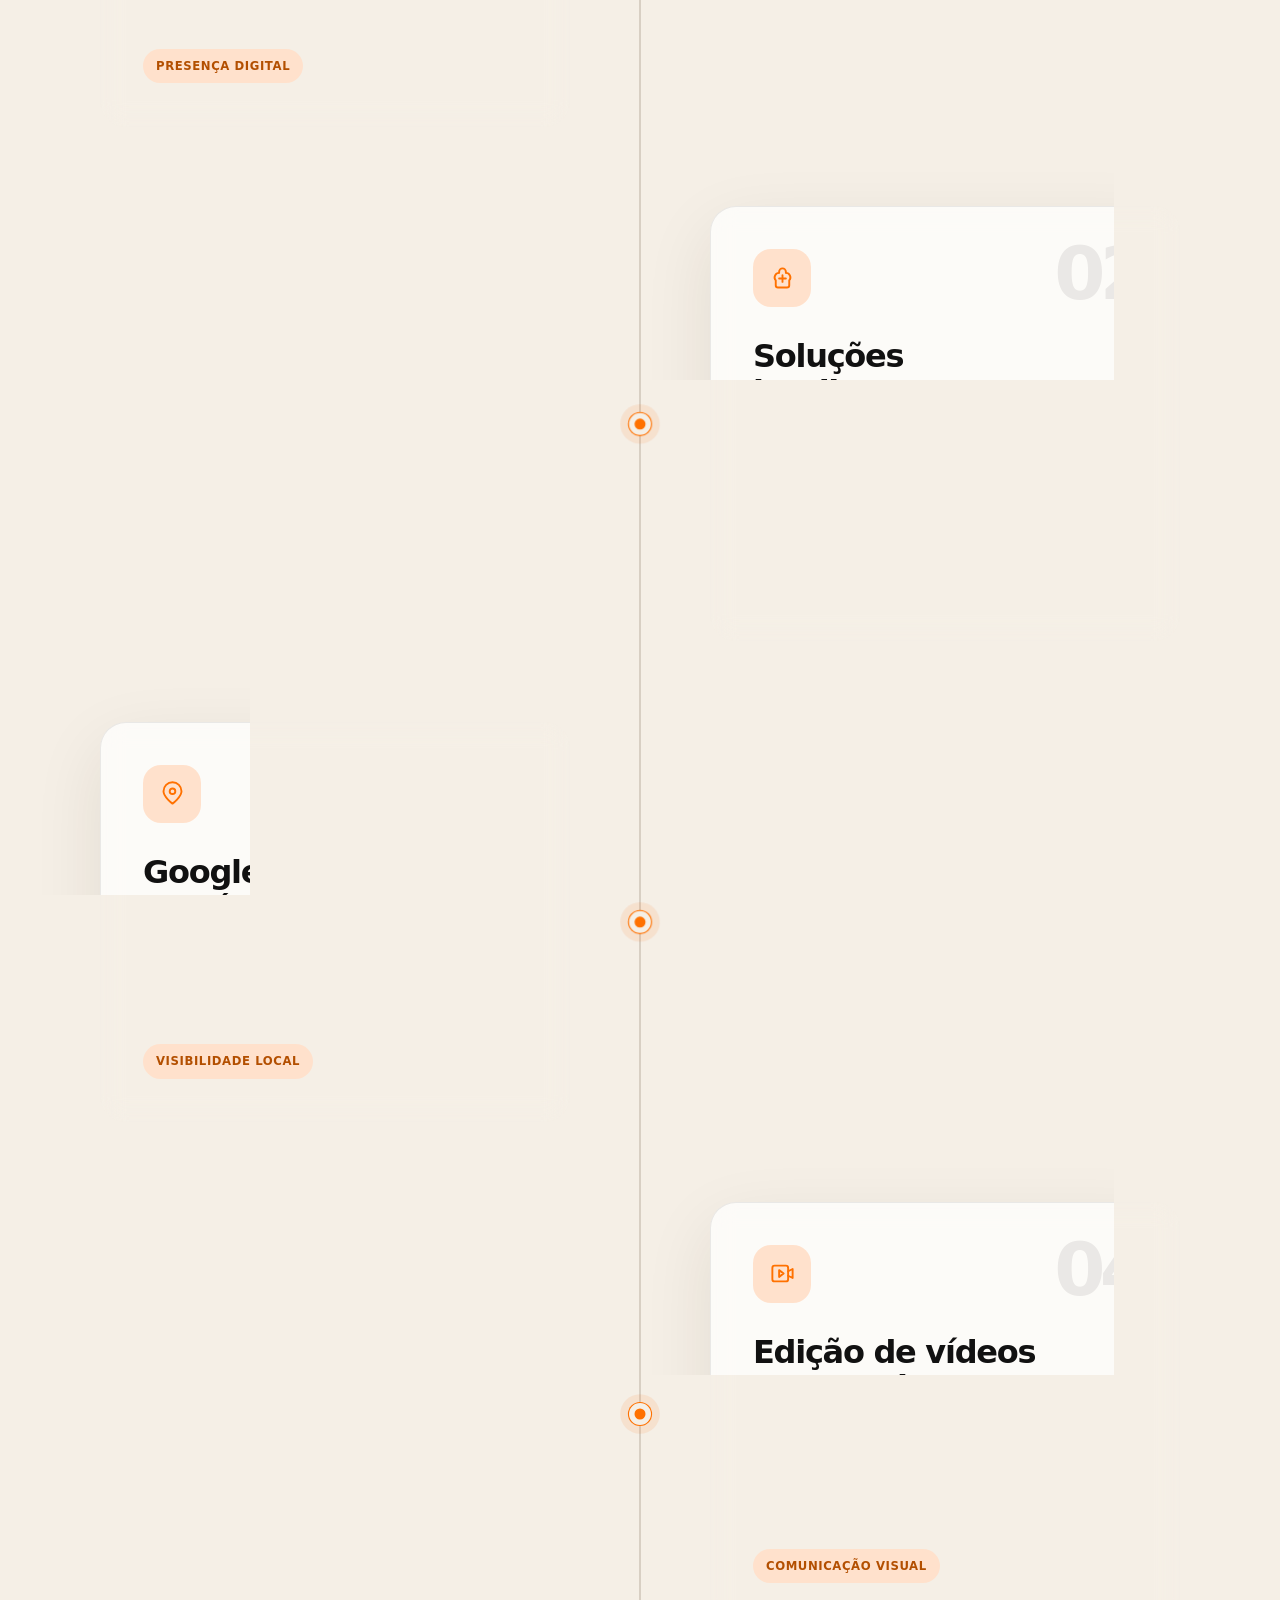
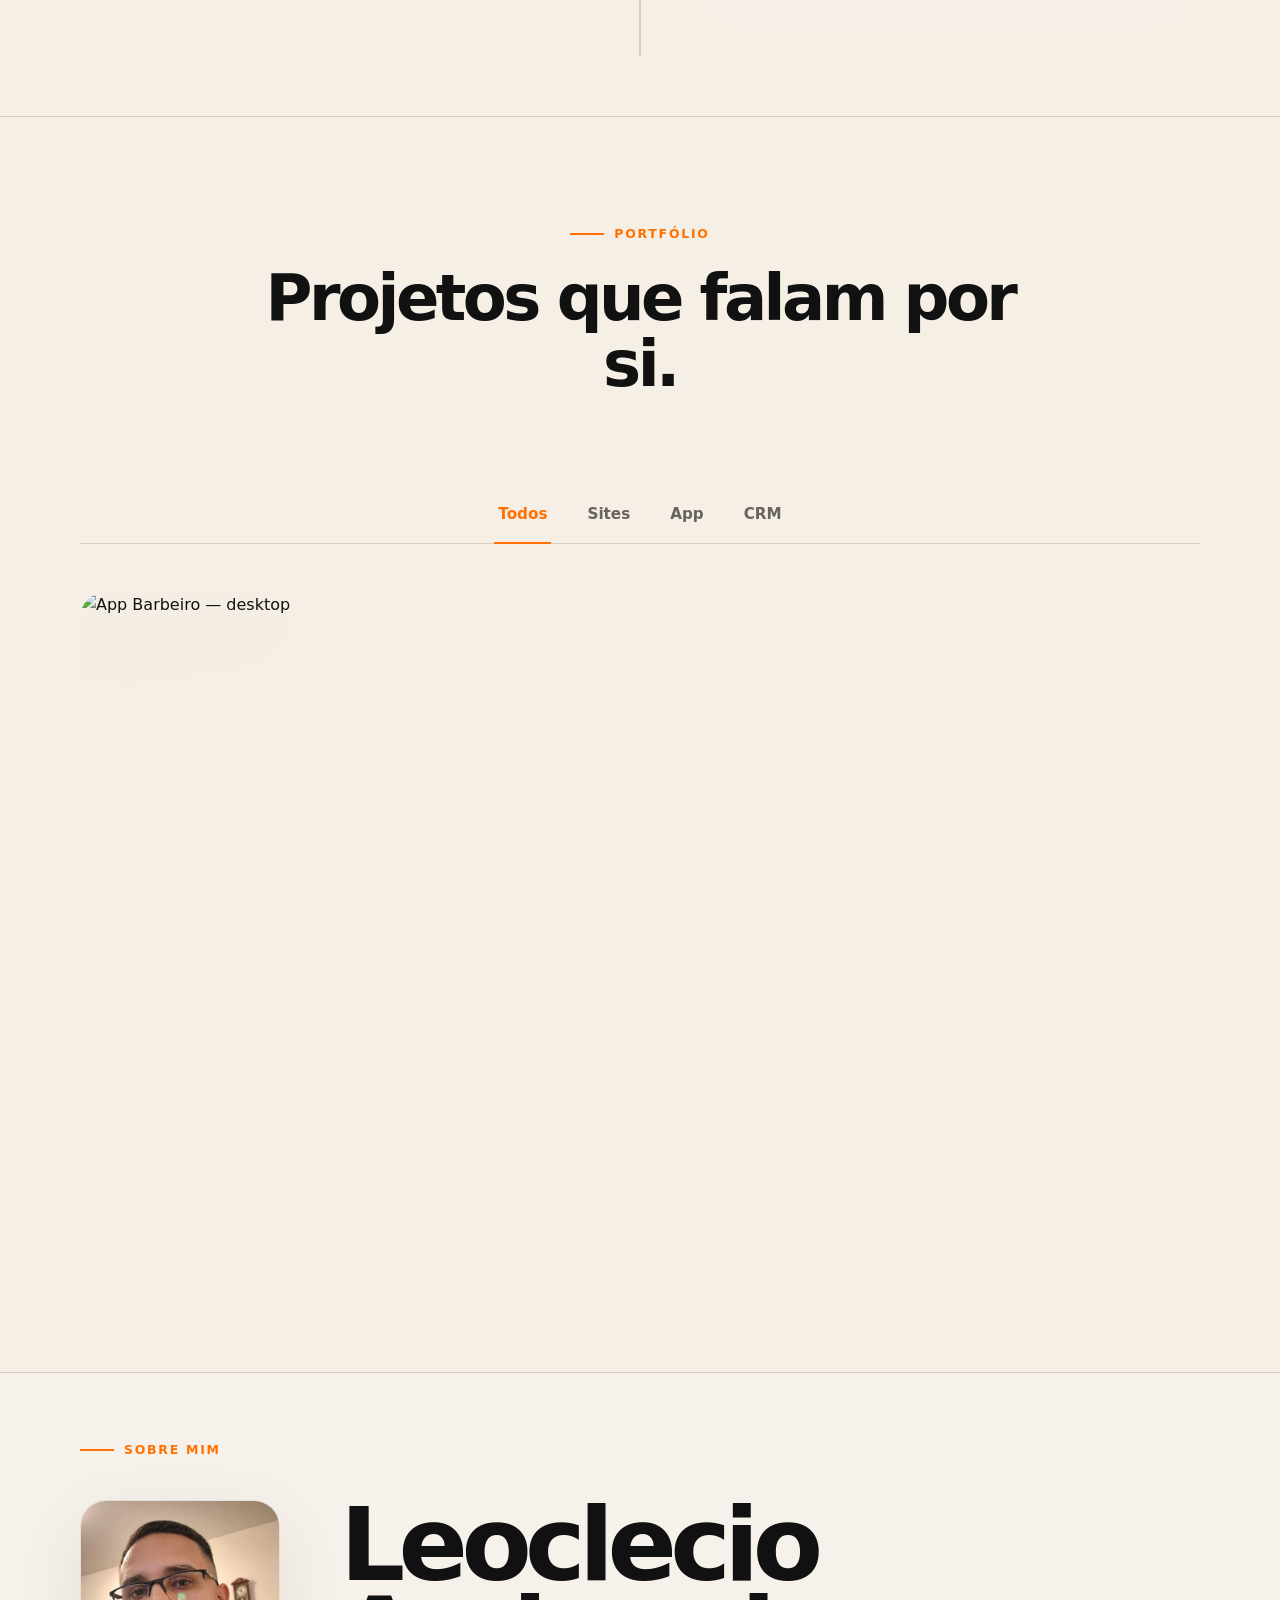
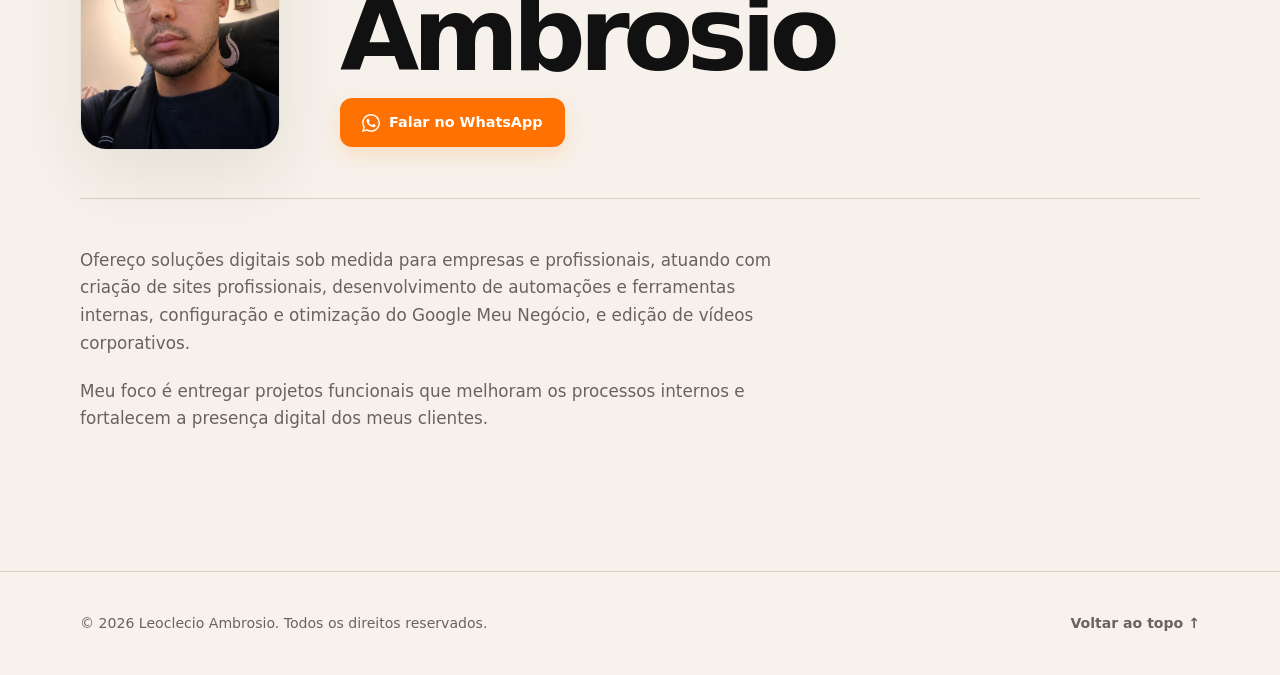
==== commit 0b3a2d58: "fix: reduzir tamanho da fonte do h1 no mobile para caber 'que aparecem.'" ====
--- a/index.html
+++ b/index.html
@@ -27,8 +27,8 @@
     <meta name="twitter:description" content="Conheça as soluções de Leoclecio Ambrosio para transformar a presença digital e os processos da sua empresa." />
     <meta name="twitter:image" content="https://leoclecio.vercel.app/og-image.png" />
 
-    <link rel="stylesheet" href="style-v4.css?v=1.7" />
-    <script src="script-v4.js?v=1.7" defer></script>
+    <link rel="stylesheet" href="style-v4.css?v=1.8" />
+    <script src="script-v4.js?v=1.8" defer></script>
   </head>
 
   <body>
--- a/style-v4.css
+++ b/style-v4.css
@@ -975,7 +975,7 @@
   }
 
   .hero h1 {
-    font-size: clamp(3.1rem, 14vw, 5.8rem);
+    font-size: clamp(2.4rem, 12vw, 5.8rem);
   }
 
   .hero__scroll {
@@ -1095,7 +1095,8 @@
   }
 
   .hero h1 {
-    letter-spacing: -0.065em;
+    font-size: clamp(1.9rem, 10vw, 3rem);
+    letter-spacing: -0.04em;
   }
 
   .hero__action {
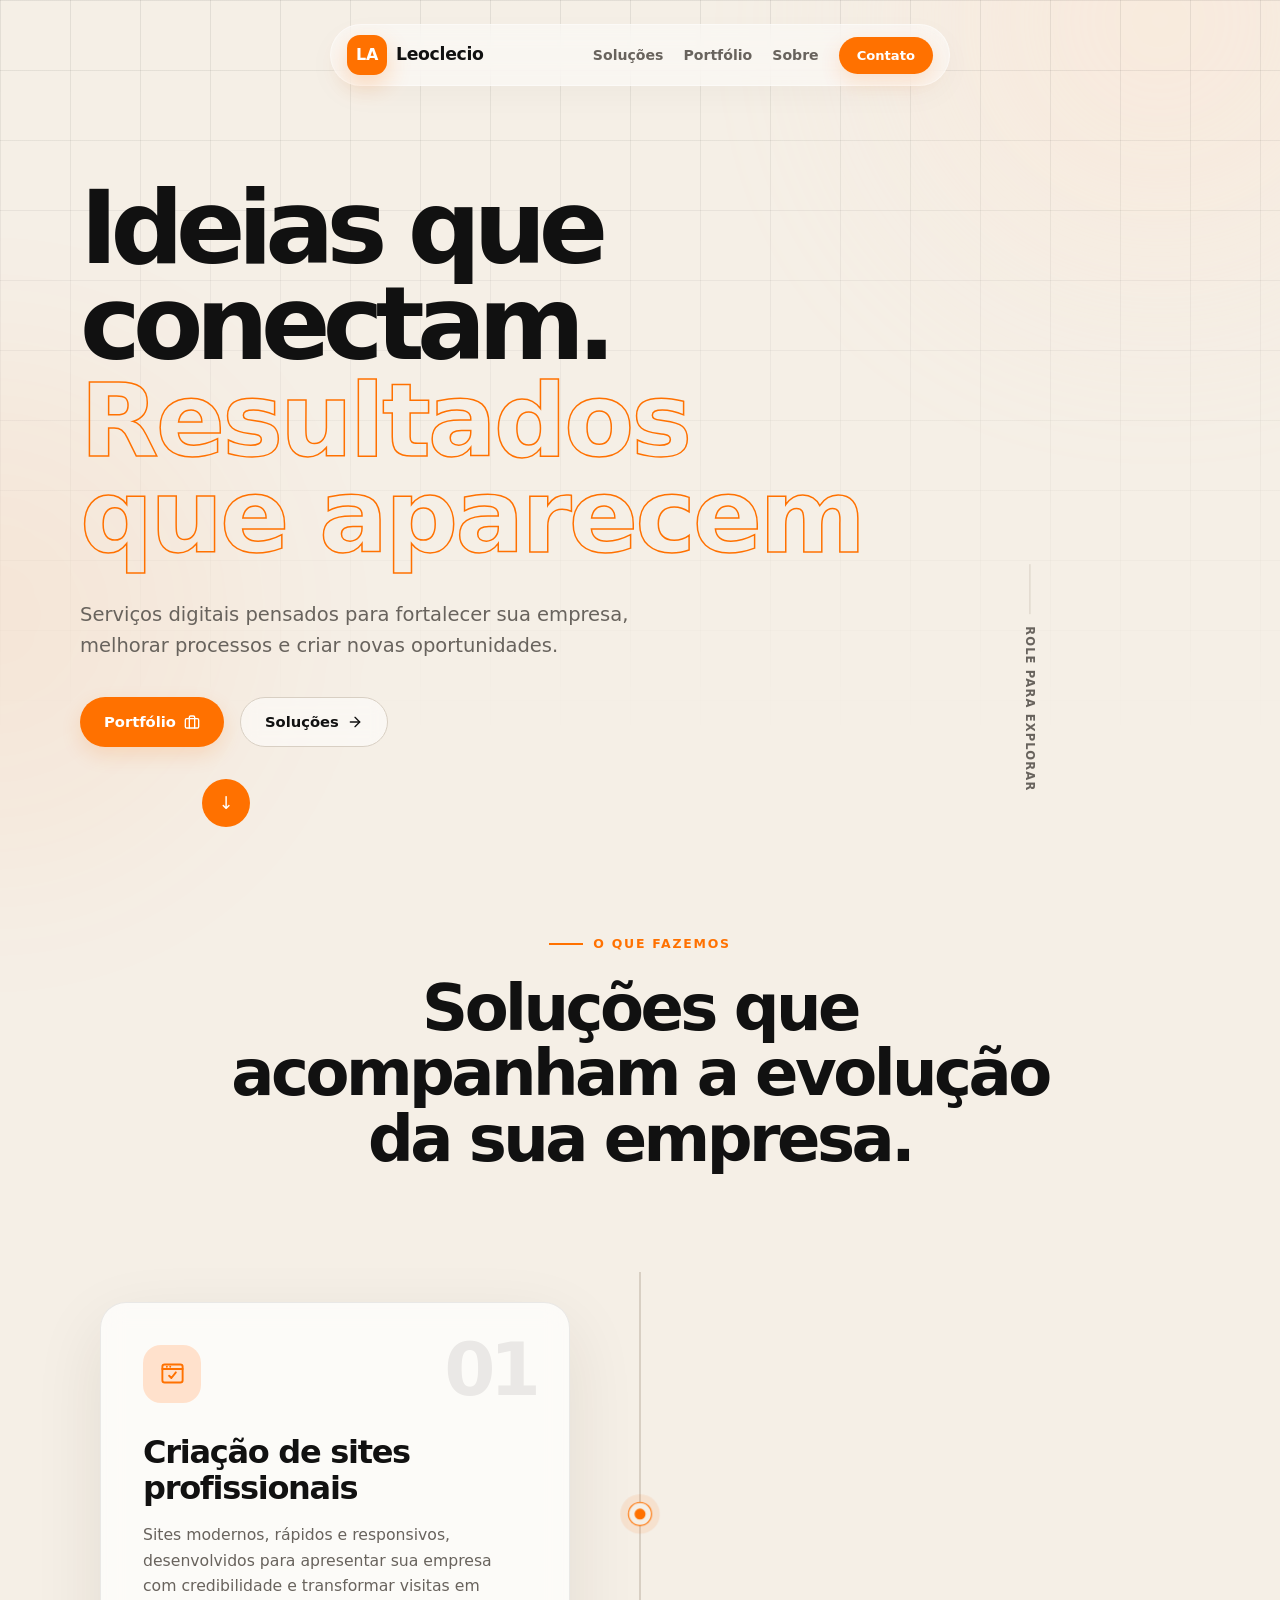
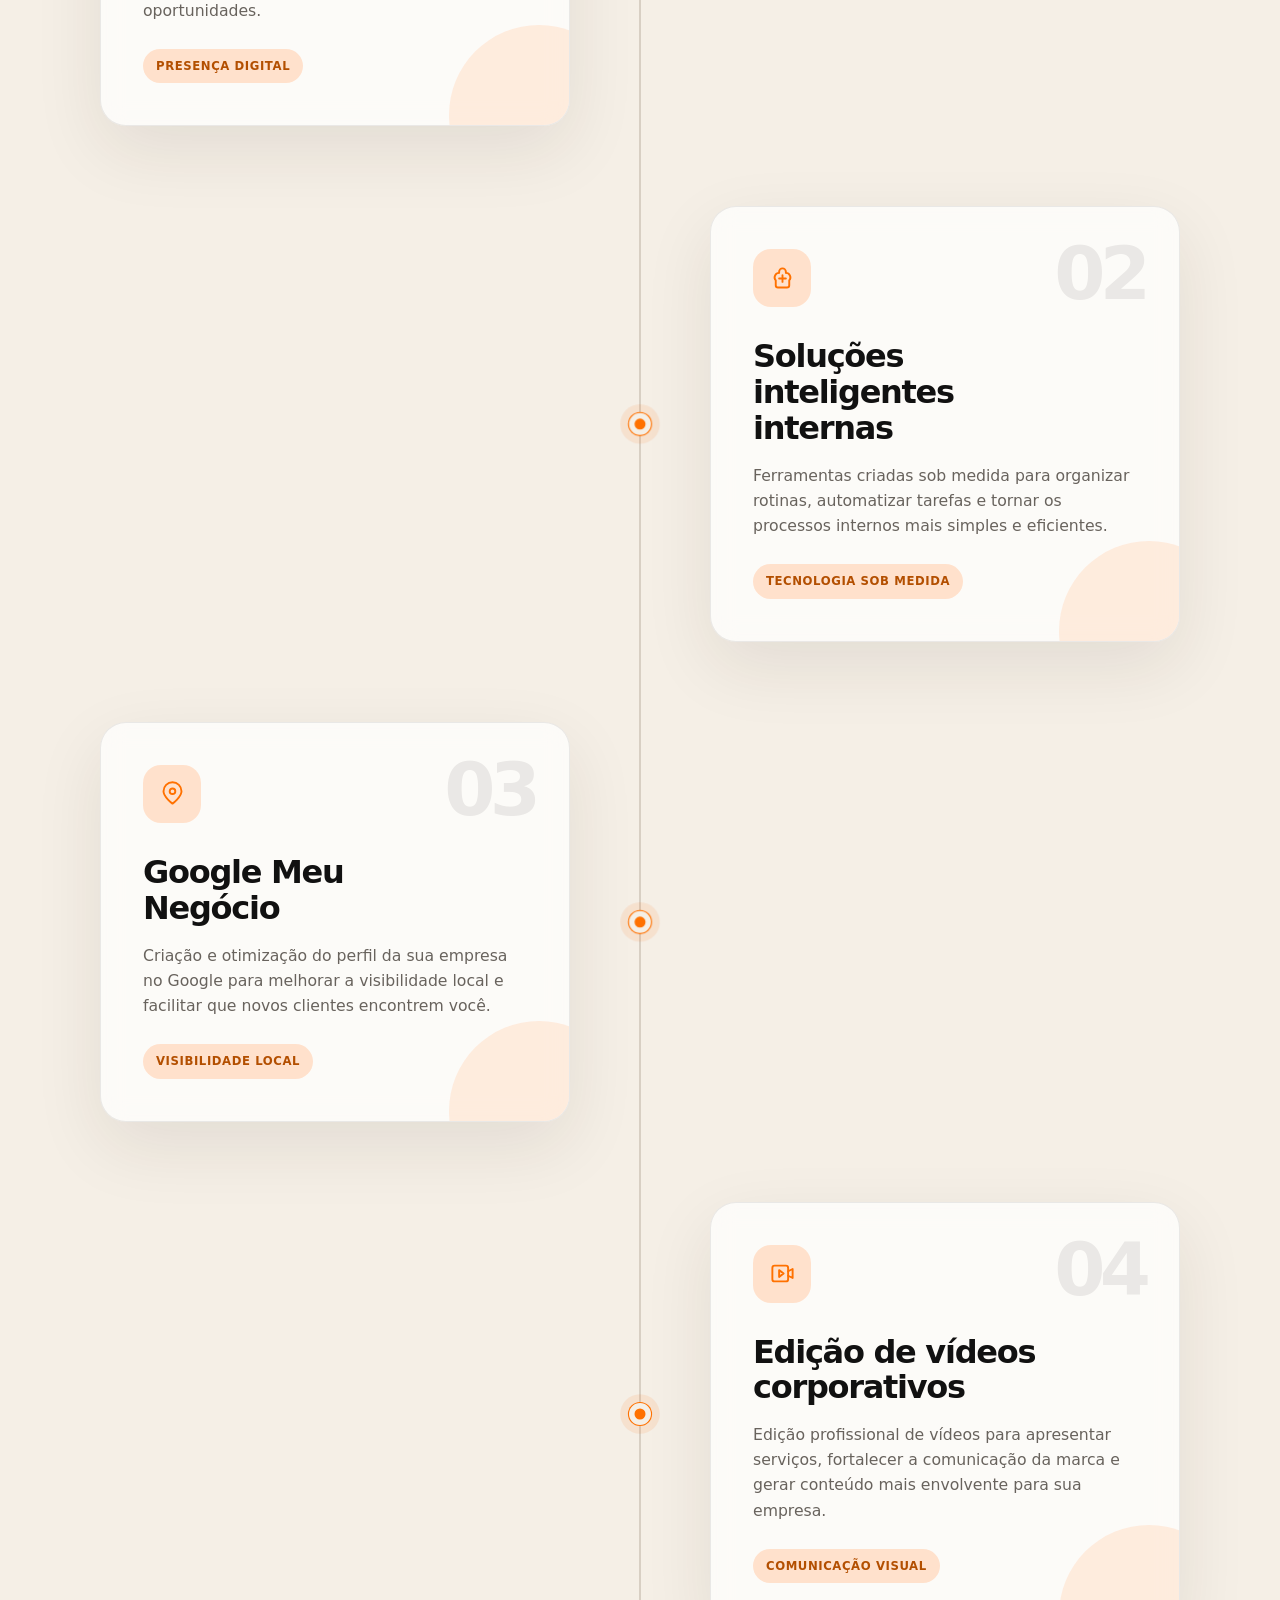
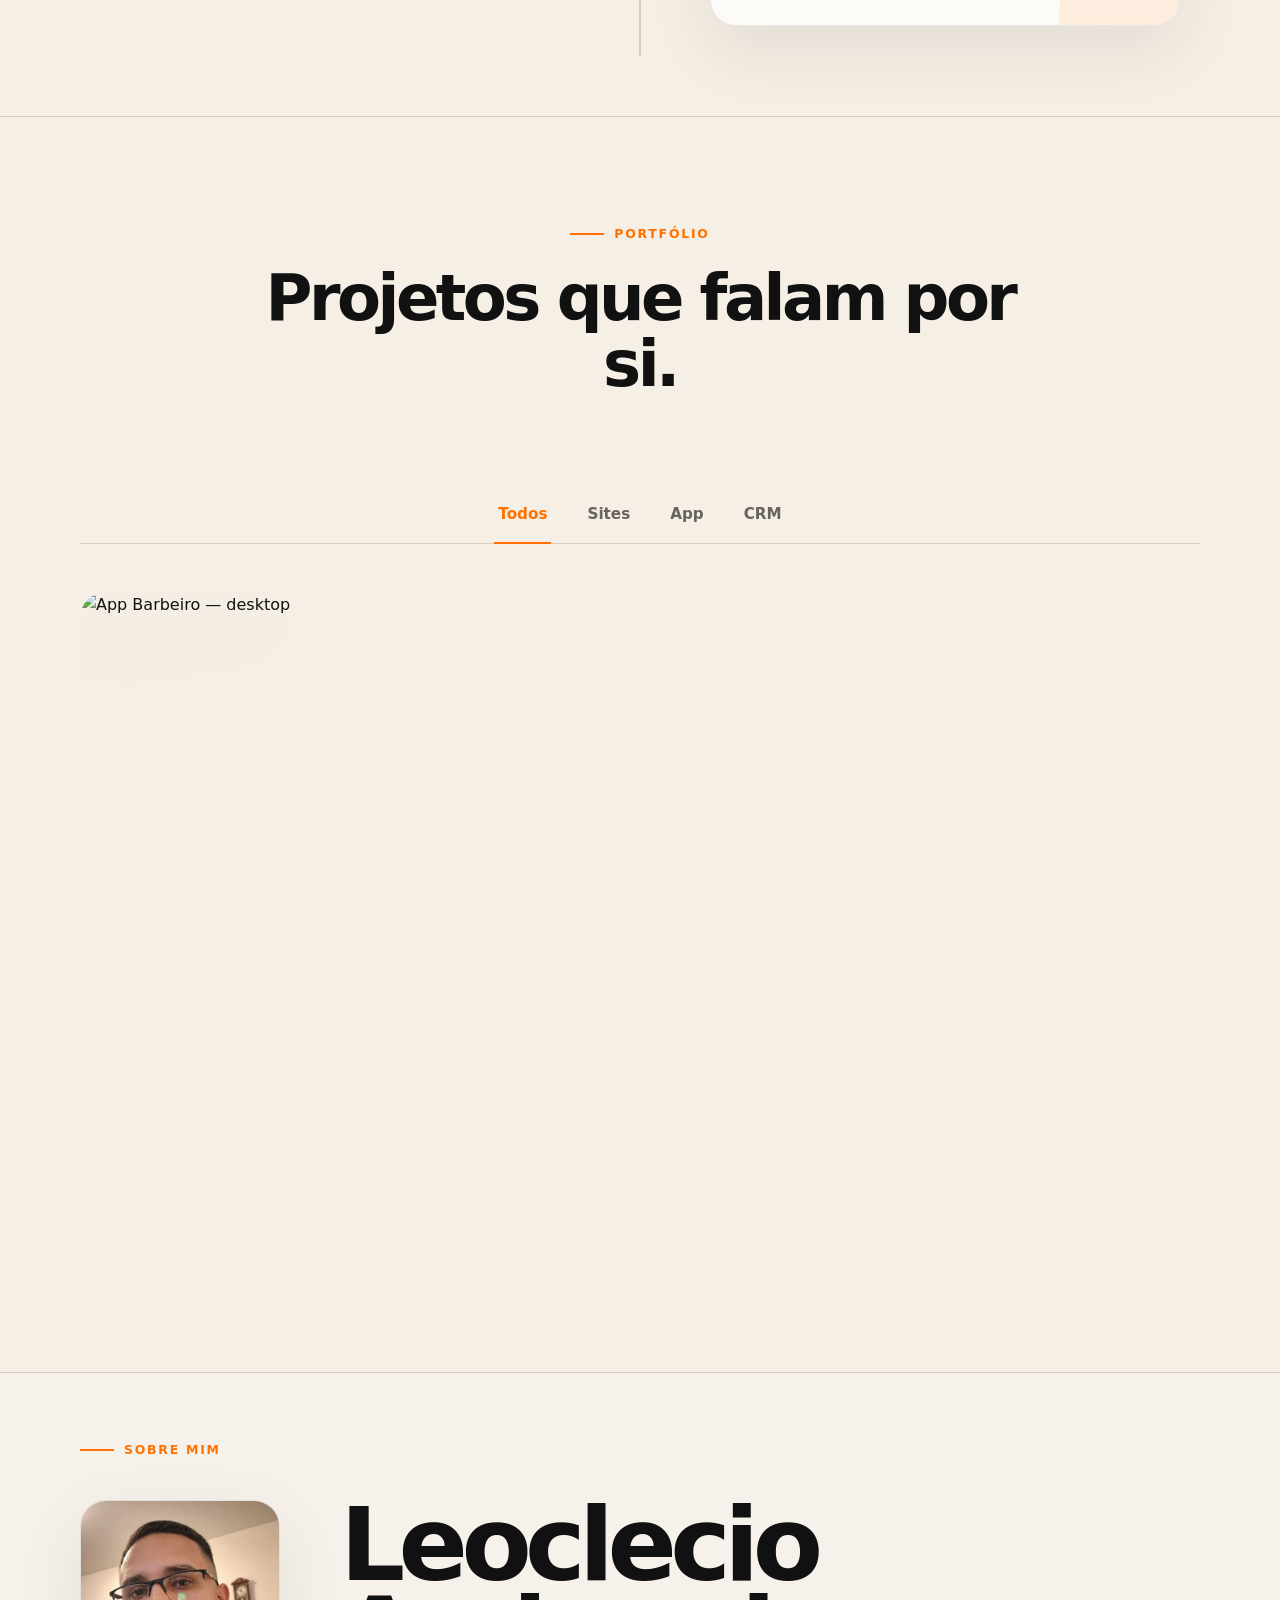
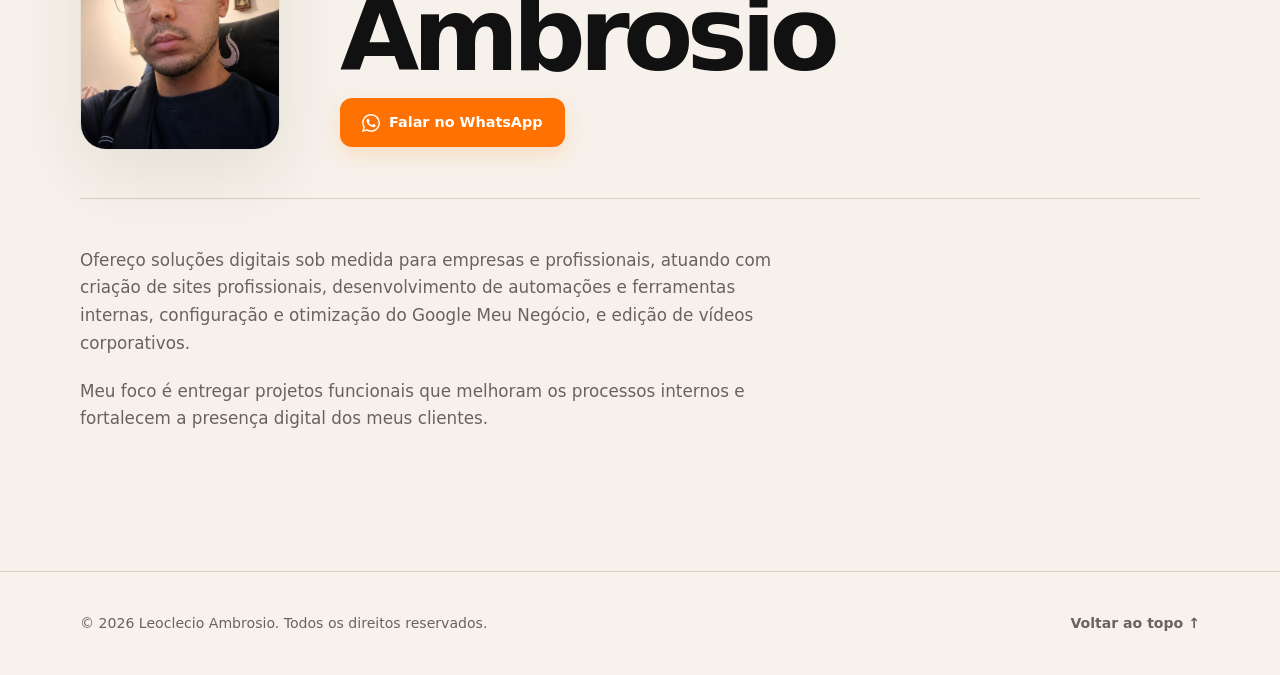
==== commit e84711b2: "fix: renomear assets para v5 e forçar fonte minúscula no mobile para impedir overflow no instagram" ====
--- a/index.html
+++ b/index.html
@@ -27,8 +27,8 @@
     <meta name="twitter:description" content="Conheça as soluções de Leoclecio Ambrosio para transformar a presença digital e os processos da sua empresa." />
     <meta name="twitter:image" content="https://leoclecio.vercel.app/og-image.png" />
 
-    <link rel="stylesheet" href="style-v4.css?v=1.8" />
-    <script src="script-v4.js?v=1.8" defer></script>
+    <link rel="stylesheet" href="style-v5.css?v=2.0" />
+    <script src="script-v5.js?v=2.0" defer></script>
   </head>
 
   <body>
--- a/style-v5.css
+++ b/style-v5.css
@@ -0,0 +1,1124 @@
+:root {
+  --background: #f5efe6;
+  --surface: rgba(255, 255, 255, 0.72);
+  --surface-solid: #fffaf4;
+  --text: #111111;
+  --muted: #68635d;
+  --line: #d8cfc3;
+  --accent: #ff7100;
+  --accent-soft: #ffe1cc;
+  --shadow: 0 24px 70px rgba(45, 31, 17, 0.09);
+  --radius: 26px;
+}
+
+* {
+  box-sizing: border-box;
+  margin: 0;
+  padding: 0;
+}
+
+html {
+  /* scroll-behavior handled by JS with RAF for smooth GPU-composited scrolling */
+}
+
+body {
+  min-width: 320px;
+  overflow-x: hidden;
+  color: var(--text);
+  background: var(--background);
+  font-family: Inter, ui-sans-serif, system-ui, -apple-system, BlinkMacSystemFont,
+    "Segoe UI", sans-serif;
+  line-height: 1.6;
+}
+
+a {
+  color: inherit;
+  text-decoration: none;
+}
+
+.container {
+  width: min(1120px, calc(100% - 48px));
+  margin-inline: auto;
+}
+
+.scroll-progress {
+  position: fixed;
+  top: 0;
+  left: 0;
+  width: 100%;
+  height: 4px;
+  background: linear-gradient(90deg, var(--accent), #ff9a4b);
+  z-index: 9999;
+  transform: scaleX(0);
+  transform-origin: left;
+  will-change: transform;
+  transition: transform 100ms cubic-bezier(0.1, 0.9, 0.2, 1);
+}
+
+.ambient {
+  position: fixed;
+  z-index: -1;
+  width: 480px;
+  height: 480px;
+  border-radius: 50%;
+  pointer-events: none;
+  filter: blur(110px);
+  opacity: 0.32;
+}
+
+.ambient--one {
+  top: -220px;
+  right: -120px;
+  background: var(--accent-soft);
+}
+
+.ambient--two {
+  bottom: 5%;
+  left: -250px;
+  background: rgba(255, 113, 0, 0.2);
+}
+
+.hero {
+  position: relative;
+  min-height: 90svh;
+  overflow: hidden;
+}
+
+.hero::before {
+  position: absolute;
+  inset: 0;
+  content: "";
+  pointer-events: none;
+  background-image: linear-gradient(rgba(17, 17, 17, 0.08) 1px, transparent 1px),
+    linear-gradient(90deg, rgba(17, 17, 17, 0.08) 1px, transparent 1px);
+  background-size: 70px 70px;
+  mask-image: linear-gradient(to bottom, #000, transparent 90%);
+}
+
+.nav {
+  position: fixed;
+  top: 24px;
+  left: 50%;
+  transform: translateX(-50%);
+  width: min(620px, calc(100% - 32px));
+  z-index: 1000;
+  display: flex;
+  align-items: center;
+  justify-content: space-between;
+  padding: 10px 16px;
+  border-radius: 999px;
+  background: rgba(255, 255, 255, 0.45);
+  border: 1px solid rgba(255, 255, 255, 0.4);
+  backdrop-filter: blur(14px);
+  box-shadow: 0 10px 30px rgba(0, 0, 0, 0.03);
+  /* avoid 'transition: all' — triggers full repaint on every scroll tick */
+  transition: top 400ms cubic-bezier(0.16, 1, 0.3, 1),
+              padding 400ms cubic-bezier(0.16, 1, 0.3, 1),
+              background 400ms cubic-bezier(0.16, 1, 0.3, 1),
+              box-shadow 400ms cubic-bezier(0.16, 1, 0.3, 1),
+              border-color 400ms cubic-bezier(0.16, 1, 0.3, 1);
+}
+
+.nav--scrolled {
+  top: 14px;
+  padding: 8px 14px;
+  background: rgba(255, 255, 255, 0.76);
+  border-color: rgba(255, 255, 255, 0.55);
+  box-shadow: 0 12px 36px rgba(45, 31, 17, 0.08);
+}
+
+.nav__menu {
+  display: flex;
+  align-items: center;
+  gap: 20px;
+}
+
+.brand {
+  display: inline-flex;
+  align-items: center;
+  gap: 9px;
+  font-size: 1rem;
+  font-weight: 800;
+  letter-spacing: -0.02em;
+}
+
+.brand__mark {
+  display: grid;
+  width: 40px;
+  height: 40px;
+  place-items: center;
+  border-radius: 13px;
+  color: #fff;
+  background: var(--accent);
+  box-shadow: 0 10px 25px rgba(255, 113, 0, 0.24);
+}
+
+.brand__name {
+  font-size: 1.08rem;
+}
+
+.footer__top {
+  font-size: 0.9rem;
+  font-weight: 700;
+  transition: color 180ms ease;
+}
+
+.footer__top:hover {
+  color: var(--accent);
+}
+
+.nav__link {
+  font-size: 0.88rem;
+  font-weight: 700;
+  color: var(--muted);
+  transition: color 180ms ease;
+}
+
+.nav__link:hover {
+  color: var(--text);
+}
+
+.nav__btn {
+  display: inline-flex;
+  align-items: center;
+  justify-content: center;
+  padding: 8px 18px;
+  border-radius: 999px;
+  background: var(--accent);
+  color: #fff;
+  font-size: 0.82rem;
+  font-weight: 700;
+  box-shadow: 0 8px 20px rgba(255, 113, 0, 0.16);
+  transition: background 180ms ease, transform 180ms ease, box-shadow 180ms ease;
+}
+
+.nav__btn:hover {
+  background: #e66600;
+  box-shadow: 0 10px 25px rgba(255, 113, 0, 0.28);
+  transform: translateY(-1px);
+}
+
+.nav__btn:active {
+  transform: translateY(1px);
+}
+
+.hero__content {
+  position: relative;
+  z-index: 1;
+  display: grid;
+  grid-template-rows: auto auto auto 1fr;
+  min-height: 90svh;
+  padding-block: 180px 0;
+}
+
+.eyebrow {
+  display: inline-flex;
+  align-items: center;
+  gap: 10px;
+  margin-bottom: 22px;
+  color: var(--accent);
+  font-size: 0.78rem;
+  font-weight: 800;
+  letter-spacing: 0.14em;
+  text-transform: uppercase;
+}
+
+.eyebrow::before {
+  width: 34px;
+  height: 2px;
+  content: "";
+  background: currentColor;
+}
+
+.hero h1 {
+  max-width: 950px;
+  font-size: clamp(3.2rem, 8vw, 7.5rem);
+  font-weight: 850;
+  letter-spacing: -0.075em;
+  line-height: 0.94;
+}
+
+.hero h1 span {
+  color: transparent;
+  -webkit-text-stroke: 1.5px var(--accent);
+  letter-spacing: -0.03em;
+}
+
+.hero__content > p {
+  max-width: 630px;
+  margin-top: 34px;
+  color: var(--muted);
+  font-size: clamp(1rem, 2vw, 1.22rem);
+}
+
+.hero__actions {
+  display: flex;
+  gap: 16px;
+  margin-top: 36px;
+  flex-wrap: wrap;
+}
+
+.btn-primary {
+  display: inline-flex;
+  align-items: center;
+  gap: 8px;
+  padding: 12px 24px;
+  border-radius: 999px;
+  background: var(--accent);
+  color: #fff;
+  font-size: 0.92rem;
+  font-weight: 700;
+  box-shadow: 0 8px 20px rgba(255, 113, 0, 0.16);
+  transition: background 180ms ease, transform 180ms ease, box-shadow 180ms ease;
+}
+
+.btn-primary:hover {
+  background: #e66600;
+  box-shadow: 0 10px 25px rgba(255, 113, 0, 0.28);
+  transform: translateY(-2px);
+}
+
+.btn-primary:active {
+  transform: translateY(0);
+}
+
+.btn-secondary {
+  display: inline-flex;
+  align-items: center;
+  gap: 8px;
+  padding: 12px 24px;
+  border-radius: 999px;
+  background: rgba(255, 255, 255, 0.5);
+  border: 1px solid var(--line);
+  color: var(--text);
+  font-size: 0.92rem;
+  font-weight: 700;
+  backdrop-filter: blur(8px);
+  transition: background 180ms ease, border-color 180ms ease, transform 180ms ease;
+}
+
+.btn-secondary:hover {
+  background: rgba(255, 255, 255, 0.8);
+  border-color: rgba(17, 17, 17, 0.2);
+  transform: translateY(-2px);
+}
+
+.btn-secondary:active {
+  transform: translateY(0);
+}
+
+.btn-icon {
+  width: 16px;
+  height: 16px;
+  flex-shrink: 0;
+}
+
+.hero__scroll-wrapper {
+  display: flex;
+  width: 100%;
+  align-items: center;
+  justify-content: flex-start;
+  margin-top: 32px;
+}
+
+.hero__scroll-arrow {
+  display: inline-flex;
+  margin: 0;
+  margin-left: 122px;
+}
+
+@media (max-width: 560px) {
+  .hero__scroll-wrapper {
+    justify-content: center;
+  }
+  .hero__scroll-arrow {
+    margin-left: 0;
+  }
+}
+.hero__scroll-arrow-icon {
+  display: grid;
+  width: 48px;
+  height: 48px;
+  place-items: center;
+  border-radius: 50%;
+  color: #fff;
+  font-size: 1.1rem;
+  background: var(--accent);
+  animation: bounce-down 1.8s ease-in-out 1.5s infinite;
+}
+
+@keyframes bounce-down {
+  0%,
+  100% {
+    transform: translateY(0);
+  }
+  50% {
+    transform: translateY(8px);
+  }
+}
+
+.hero__scroll {
+  position: absolute;
+  right: 32px;
+  bottom: 36px;
+  display: flex;
+  align-items: center;
+  gap: 12px;
+  color: var(--muted);
+  font-size: 0.72rem;
+  font-weight: 700;
+  letter-spacing: 0.1em;
+  text-transform: uppercase;
+  transform: rotate(90deg) translateX(-100%);
+  transform-origin: left bottom;
+}
+
+.hero__scroll span {
+  position: relative;
+  width: 50px;
+  height: 1px;
+  overflow: hidden;
+  background: var(--line);
+}
+
+.hero__scroll span::after {
+  position: absolute;
+  inset: 0;
+  content: "";
+  background: var(--accent);
+  animation: scroll-line 1.8s ease-in-out infinite;
+  transform: translateX(-100%);
+}
+
+@keyframes scroll-line {
+  50%,
+  100% {
+    transform: translateX(100%);
+  }
+}
+
+/* --- Hero Animations --- */
+.hero .eyebrow {
+  opacity: 0;
+  animation: fade-up 900ms cubic-bezier(0.16, 1, 0.3, 1) 150ms forwards;
+}
+
+.hero h1 {
+  opacity: 0;
+  animation: fade-up 900ms cubic-bezier(0.16, 1, 0.3, 1) 300ms forwards;
+}
+
+.hero p {
+  opacity: 0;
+  animation: fade-up 900ms cubic-bezier(0.16, 1, 0.3, 1) 450ms forwards;
+}
+
+.hero .hero__scroll-arrow {
+  opacity: 0;
+  animation: fade-up 900ms cubic-bezier(0.16, 1, 0.3, 1) 600ms forwards;
+}
+
+@keyframes fade-up {
+  from {
+    opacity: 0;
+    transform: translateY(20px);
+  }
+  to {
+    opacity: 1;
+    transform: translateY(0);
+  }
+}
+
+/* offset for fixed nav when scrolling to anchors */
+.services,
+.portfolio,
+.about {
+  scroll-margin-top: 90px;
+}
+
+.services {
+  padding-block: 100px 60px;
+}
+
+.section-heading {
+  max-width: 820px;
+  margin-bottom: 100px;
+  text-align: center;
+}
+
+.section-heading .eyebrow {
+  justify-content: center;
+}
+
+.section-heading h2 {
+  font-size: clamp(2.3rem, 5vw, 4.4rem);
+  letter-spacing: -0.055em;
+  line-height: 1.02;
+}
+
+.timeline {
+  position: relative;
+  display: grid;
+  gap: 80px;
+  padding-block: 30px;
+}
+
+.timeline__track {
+  position: absolute;
+  top: 0;
+  bottom: 0;
+  left: 50%;
+  width: 2px;
+  overflow: hidden;
+  background: var(--line);
+  transform: translateX(-50%);
+}
+
+.timeline__progress {
+  width: 100%;
+  height: 100%;
+  background: linear-gradient(to bottom, var(--accent), #ff9a4b);
+  transform: scaleY(0);
+  transform-origin: top;
+  will-change: transform;
+}
+
+.service {
+  position: relative;
+  display: grid;
+  width: 50%;
+}
+
+.service--left {
+  justify-items: end;
+  padding-right: 70px;
+}
+
+.service--right {
+  justify-self: end;
+  justify-items: start;
+  padding-left: 70px;
+}
+
+.service__card {
+  position: relative;
+  width: min(100%, 470px);
+  overflow: hidden;
+  padding: 42px;
+  border: 1px solid rgba(17, 17, 17, 0.08);
+  border-radius: var(--radius);
+  background: var(--surface);
+  box-shadow: var(--shadow);
+  backdrop-filter: blur(12px);
+  transition: border-color 260ms ease, box-shadow 260ms ease, transform 550ms cubic-bezier(0.16, 1, 0.3, 1);
+}
+
+.service__card::after {
+  position: absolute;
+  right: -60px;
+  bottom: -80px;
+  width: 180px;
+  height: 180px;
+  border-radius: 50%;
+  content: "";
+  background: var(--accent-soft);
+  opacity: 0.6;
+  transition: transform 350ms ease;
+}
+
+.service__card:hover {
+  border-color: rgba(255, 113, 0, 0.32);
+  box-shadow: 0 30px 80px rgba(45, 31, 17, 0.13);
+}
+
+.service__card:hover::after {
+  transform: scale(1.18);
+}
+
+.service__number {
+  position: absolute;
+  top: 30px;
+  right: 34px;
+  color: rgba(17, 17, 17, 0.08);
+  font-size: 4.6rem;
+  font-weight: 900;
+  letter-spacing: -0.08em;
+  line-height: 1;
+}
+
+.service__icon {
+  position: relative;
+  z-index: 1;
+  display: grid;
+  width: 58px;
+  height: 58px;
+  margin-bottom: 32px;
+  place-items: center;
+  border-radius: 18px;
+  color: var(--accent);
+  background: var(--accent-soft);
+}
+
+.service__icon svg {
+  width: 27px;
+  height: 27px;
+  fill: none;
+  stroke: currentColor;
+  stroke-linecap: round;
+  stroke-linejoin: round;
+  stroke-width: 1.7;
+}
+
+.service h3 {
+  position: relative;
+  z-index: 1;
+  max-width: 340px;
+  margin-bottom: 16px;
+  font-size: clamp(1.45rem, 3vw, 2rem);
+  letter-spacing: -0.04em;
+  line-height: 1.12;
+}
+
+.service p {
+  position: relative;
+  z-index: 1;
+  color: var(--muted);
+  font-size: 0.98rem;
+}
+
+.service__tag {
+  position: relative;
+  z-index: 1;
+  display: inline-flex;
+  margin-top: 26px;
+  padding: 8px 13px;
+  border-radius: 999px;
+  color: #b34f00;
+  background: var(--accent-soft);
+  font-size: 0.73rem;
+  font-weight: 800;
+  letter-spacing: 0.05em;
+  text-transform: uppercase;
+}
+
+.timeline__dot {
+  position: absolute;
+  top: 50%;
+  display: grid;
+  width: 20px;
+  height: 20px;
+  border: 5px solid var(--background);
+  border-radius: 50%;
+  background: var(--line);
+  box-shadow: 0 0 0 1px var(--line);
+  transform: translateY(-50%);
+  transition: background 260ms ease, box-shadow 260ms ease, transform 260ms ease;
+}
+
+.service--left .timeline__dot {
+  right: -10px;
+}
+
+.service--right .timeline__dot {
+  left: -10px;
+}
+
+.service.is-visible .timeline__dot {
+  background: var(--accent);
+  box-shadow: 0 0 0 1px var(--accent), 0 0 0 8px rgba(255, 113, 0, 0.1);
+  transform: translateY(-50%) scale(1.1);
+}
+
+.reveal {
+  opacity: 0;
+  transform: translateY(30px);
+  transition: opacity 500ms ease, transform 500ms cubic-bezier(0.2, 0.7, 0.2, 1);
+  will-change: opacity, transform;
+}
+
+.reveal.is-visible {
+  opacity: 1;
+  transform: translateY(0);
+  will-change: auto;
+}
+
+.footer {
+  border-top: 1px solid var(--line);
+  background: rgba(255, 255, 255, 0.24);
+  padding-block: 40px;
+}
+
+.footer__container {
+  display: flex;
+  justify-content: space-between;
+  align-items: center;
+  flex-wrap: wrap;
+  gap: 20px;
+}
+
+.footer__copyright {
+  color: var(--muted);
+  font-size: 0.88rem;
+}
+
+.footer__top {
+  font-size: 0.88rem;
+  font-weight: 700;
+  color: var(--muted);
+  transition: color 180ms ease;
+}
+
+.footer__top:hover {
+  color: var(--accent);
+}
+
+/* --- Portfolio Section --- */
+.portfolio {
+  padding-block: 100px 80px;
+  border-top: 1px solid var(--line);
+}
+
+.portfolio__grid {
+  display: flex;
+  flex-direction: column;
+  gap: 60px;
+}
+
+.portfolio__project {
+  display: grid;
+  gap: 40px;
+}
+
+.portfolio__slider {
+  position: relative;
+  width: 100%;
+  aspect-ratio: 16 / 10;
+  border-radius: var(--radius);
+  overflow: hidden;
+  background: transparent;
+}
+
+.portfolio__slide {
+  position: absolute;
+  inset: 0;
+  width: 100%;
+  height: 100%;
+  object-fit: contain;
+  object-position: center;
+  opacity: 0;
+  transition: opacity 800ms ease;
+  filter: drop-shadow(0 20px 48px rgba(45, 31, 17, 0.14));
+}
+
+.portfolio__slide.is-active {
+  opacity: 1;
+}
+
+/* --- Portfolio Tabs --- */
+.portfolio__tabs-nav {
+  display: flex;
+  justify-content: center;
+  gap: 32px;
+  margin-bottom: 48px;
+  border-bottom: 1px solid var(--line);
+  padding-bottom: 12px;
+}
+
+.portfolio__tab {
+  position: relative;
+  border: none;
+  background: transparent;
+  color: var(--muted);
+  font-size: 0.95rem;
+  font-weight: 700;
+  font-family: inherit;
+  cursor: pointer;
+  padding: 8px 4px;
+  transition: color 250ms ease;
+}
+
+.portfolio__tab::after {
+  content: "";
+  position: absolute;
+  bottom: -13px;
+  left: 0;
+  width: 100%;
+  height: 2px;
+  background: var(--accent);
+  transform: scaleX(0);
+  transform-origin: center;
+  transition: transform 300ms cubic-bezier(0.16, 1, 0.3, 1);
+}
+
+.portfolio__tab:hover {
+  color: var(--text);
+}
+
+.portfolio__tab.is-active {
+  color: var(--accent);
+}
+
+.portfolio__tab.is-active::after {
+  transform: scaleX(1);
+}
+
+.portfolio__panel {
+  display: none;
+}
+
+.portfolio__panel.is-active {
+  display: block;
+}
+
+.portfolio__thumb-img {
+  width: 100%;
+  height: auto;
+  display: block;
+  border-radius: var(--radius);
+  box-shadow: var(--shadow);
+  border: 1px solid rgba(17, 17, 17, 0.06);
+  transition: transform 500ms ease;
+}
+
+.portfolio__thumb-img:hover {
+  transform: scale(1.015);
+}
+
+.portfolio__empty {
+  text-align: center;
+  color: var(--muted);
+  font-size: 1rem;
+  padding: 60px 0;
+}
+
+.portfolio__grid--todos {
+  display: grid;
+  grid-template-columns: repeat(3, 1fr);
+  gap: 32px;
+  align-items: start;
+}
+
+.portfolio__grid--todos .portfolio__project {
+  gap: 16px;
+}
+
+.portfolio__grid--todos .portfolio__name {
+  font-size: clamp(1.3rem, 2.5vw, 1.75rem);
+}
+
+@media (max-width: 760px) {
+  .portfolio__grid--todos {
+    grid-template-columns: 1fr;
+  }
+}
+
+.portfolio__info {
+  display: flex;
+  flex-direction: column;
+  gap: 10px;
+}
+
+.portfolio__tag {
+  display: inline-flex;
+  align-items: center;
+  gap: 8px;
+  color: var(--accent);
+  font-size: 0.78rem;
+  font-weight: 800;
+  letter-spacing: 0.14em;
+  text-transform: uppercase;
+}
+
+.portfolio__tag::before {
+  width: 28px;
+  height: 2px;
+  content: "";
+  background: currentColor;
+}
+
+.portfolio__name {
+  font-size: clamp(1.8rem, 4vw, 3rem);
+  letter-spacing: -0.05em;
+  line-height: 1;
+}
+
+.portfolio__desc {
+  color: var(--muted);
+  font-size: 1rem;
+  line-height: 1.65;
+  max-width: 640px;
+}
+
+/* --- About Section --- */
+.about {
+  padding-block: 60px 100px;
+  border-top: 1px solid var(--line);
+  background: rgba(255, 255, 255, 0.16);
+}
+
+.about__header {
+  margin-bottom: 40px;
+}
+
+.about__header .eyebrow {
+  margin-bottom: 0;
+}
+
+.about__hero {
+  display: grid;
+  grid-template-columns: auto 1fr;
+  gap: 60px;
+  align-items: flex-start;
+  padding-bottom: 48px;
+  border-bottom: 1px solid var(--line);
+  margin-bottom: 48px;
+}
+
+.about__photo-col {
+  display: flex;
+  flex-direction: column;
+}
+
+.about__image-wrapper {
+  position: relative;
+  width: 100%;
+  max-width: 200px;
+  aspect-ratio: 4 / 5;
+  border-radius: var(--radius);
+  overflow: hidden;
+  box-shadow: var(--shadow);
+  border: 1px solid rgba(17, 17, 17, 0.08);
+}
+
+.about__image {
+  width: 100%;
+  height: 100%;
+  object-fit: cover;
+  display: block;
+  transition: transform 500ms ease;
+}
+
+.about__image-wrapper:hover .about__image {
+  transform: scale(1.04);
+}
+
+.about__image-wrapper::after {
+  position: absolute;
+  inset: 0;
+  content: "";
+  box-shadow: inset 0 0 40px rgba(0, 0, 0, 0.06);
+  pointer-events: none;
+}
+
+.about__intro {
+  display: flex;
+  flex-direction: column;
+  gap: 18px;
+}
+
+.about__name {
+  font-size: clamp(3rem, 8vw, 7rem);
+  letter-spacing: -0.065em;
+  line-height: 0.88;
+}
+
+.btn-whatsapp {
+  display: inline-flex;
+  align-items: center;
+  gap: 9px;
+  padding: 13px 22px;
+  border-radius: 12px;
+  background: var(--accent);
+  color: #fff;
+  font-size: 0.9rem;
+  font-weight: 700;
+  font-family: inherit;
+  align-self: flex-start;
+  box-shadow: 0 8px 20px rgba(255, 113, 0, 0.16);
+  transition: background 200ms ease, transform 200ms ease, box-shadow 200ms ease;
+}
+
+.btn-whatsapp:hover {
+  background: #e66600;
+  box-shadow: 0 10px 25px rgba(255, 113, 0, 0.28);
+  transform: translateY(-2px);
+}
+
+.portfolio__project--card {
+  cursor: pointer;
+}
+
+.portfolio__project--card:hover .portfolio__thumb-img {
+  transform: scale(1.015);
+}
+
+.about__body {
+  display: flex;
+  flex-direction: column;
+}
+
+.about__text {
+  color: var(--muted);
+  font-size: 1.05rem;
+  line-height: 1.65;
+  margin-bottom: 20px;
+  max-width: 720px;
+}
+
+.about__text:last-of-type {
+  margin-bottom: 38px;
+}
+
+@media (max-width: 800px) {
+  .container {
+    width: min(100% - 32px, 650px);
+  }
+
+  .hero h1 {
+    font-size: clamp(2.4rem, 12vw, 5.8rem);
+  }
+
+  .hero__scroll {
+    display: none;
+  }
+
+  .services {
+    padding-block: 80px 50px;
+  }
+
+  .section-heading {
+    margin-bottom: 62px;
+    text-align: left;
+  }
+
+  .section-heading .eyebrow {
+    justify-content: flex-start;
+  }
+
+  .timeline {
+    gap: 44px;
+    padding-left: 34px;
+  }
+
+  .timeline__track {
+    left: 8px;
+    transform: none;
+  }
+
+  .service,
+  .service--left,
+  .service--right {
+    width: 100%;
+    justify-self: auto;
+    justify-items: stretch;
+    padding: 0;
+  }
+
+  .service__card {
+    width: 100%;
+    padding: 34px 28px;
+  }
+
+  .service--left .timeline__dot,
+  .service--right .timeline__dot {
+    top: 46px;
+    right: auto;
+    left: -35px;
+  }
+
+  .footer {
+    padding-block: 30px;
+  }
+
+  .footer__container {
+    flex-direction: column-reverse;
+    align-items: center;
+    gap: 16px;
+    text-align: center;
+  }
+
+  .portfolio {
+    padding-block: 70px 50px;
+  }
+
+
+  .about {
+    padding-block: 80px 80px;
+  }
+
+  .about__name {
+    font-size: clamp(2.4rem, 8vw, 5.5rem);
+  }
+}
+
+@media (max-width: 560px) {
+  .about__header {
+    margin-bottom: 24px;
+  }
+
+  .about__hero {
+    gap: 18px;
+    padding-bottom: 28px;
+    margin-bottom: 28px;
+  }
+
+  .about__image-wrapper {
+    max-width: 110px;
+  }
+
+  .about__name {
+    font-size: clamp(1.55rem, 7.5vw, 2.4rem);
+    margin-top: 8px;
+  }
+}
+
+@media (max-width: 480px) {
+  .brand__name {
+    display: none;
+  }
+
+  .nav__menu {
+    gap: 12px;
+  }
+
+  .nav__link {
+    font-size: 0.8rem;
+  }
+
+  .nav__btn {
+    padding: 6px 12px;
+    font-size: 0.78rem;
+  }
+
+  .hero__content {
+    padding-block: 140px 0;
+  }
+
+  .hero h1 {
+    font-size: clamp(1.2rem, 7.5vw, 2.5rem);
+    letter-spacing: -0.04em;
+  }
+
+  .hero__action {
+    gap: 12px;
+    font-size: 0.92rem;
+  }
+
+  .service__number {
+    font-size: 3.7rem;
+  }
+}
+
+@media (prefers-reduced-motion: reduce) {
+  html {
+    scroll-behavior: auto;
+  }
+
+  *:not(.service__card),
+  *::before,
+  *::after {
+    animation-duration: 0.01ms !important;
+    animation-iteration-count: 1 !important;
+    transition-duration: 0.01ms !important;
+  }
+}
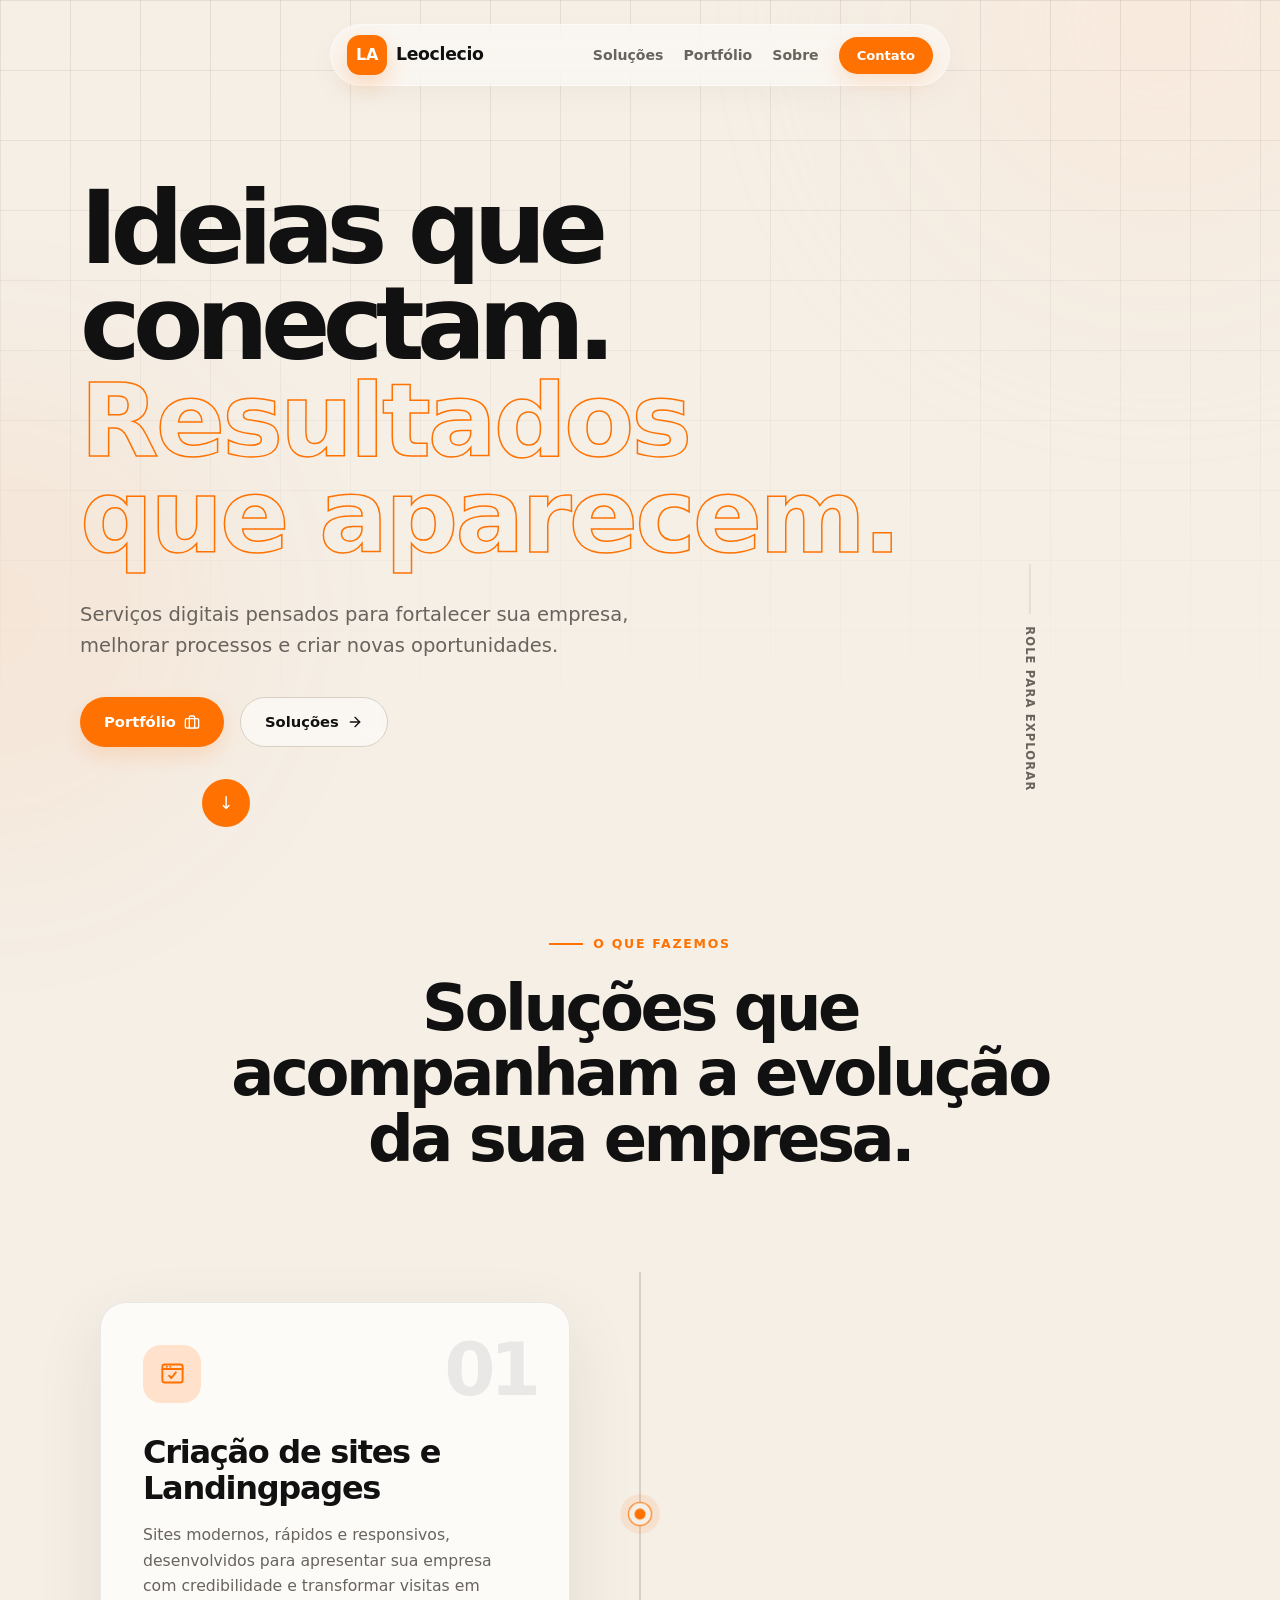
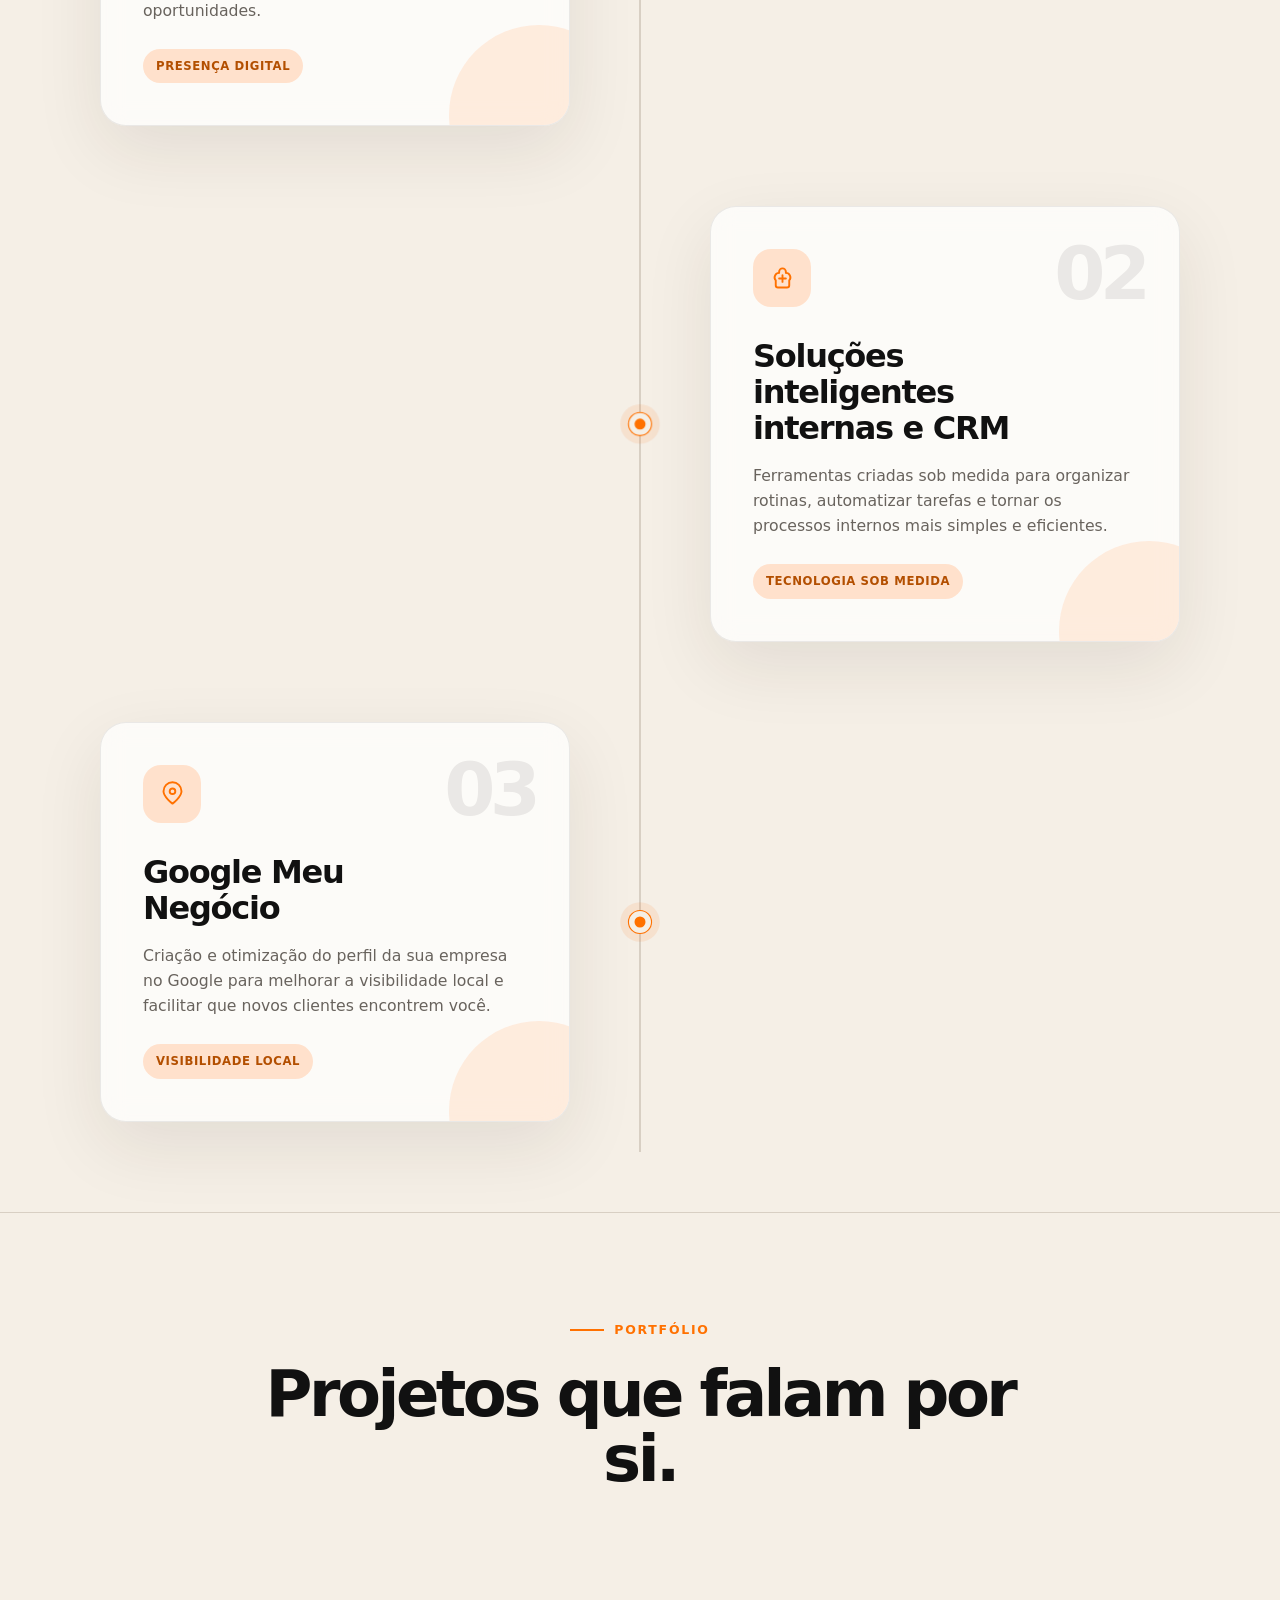
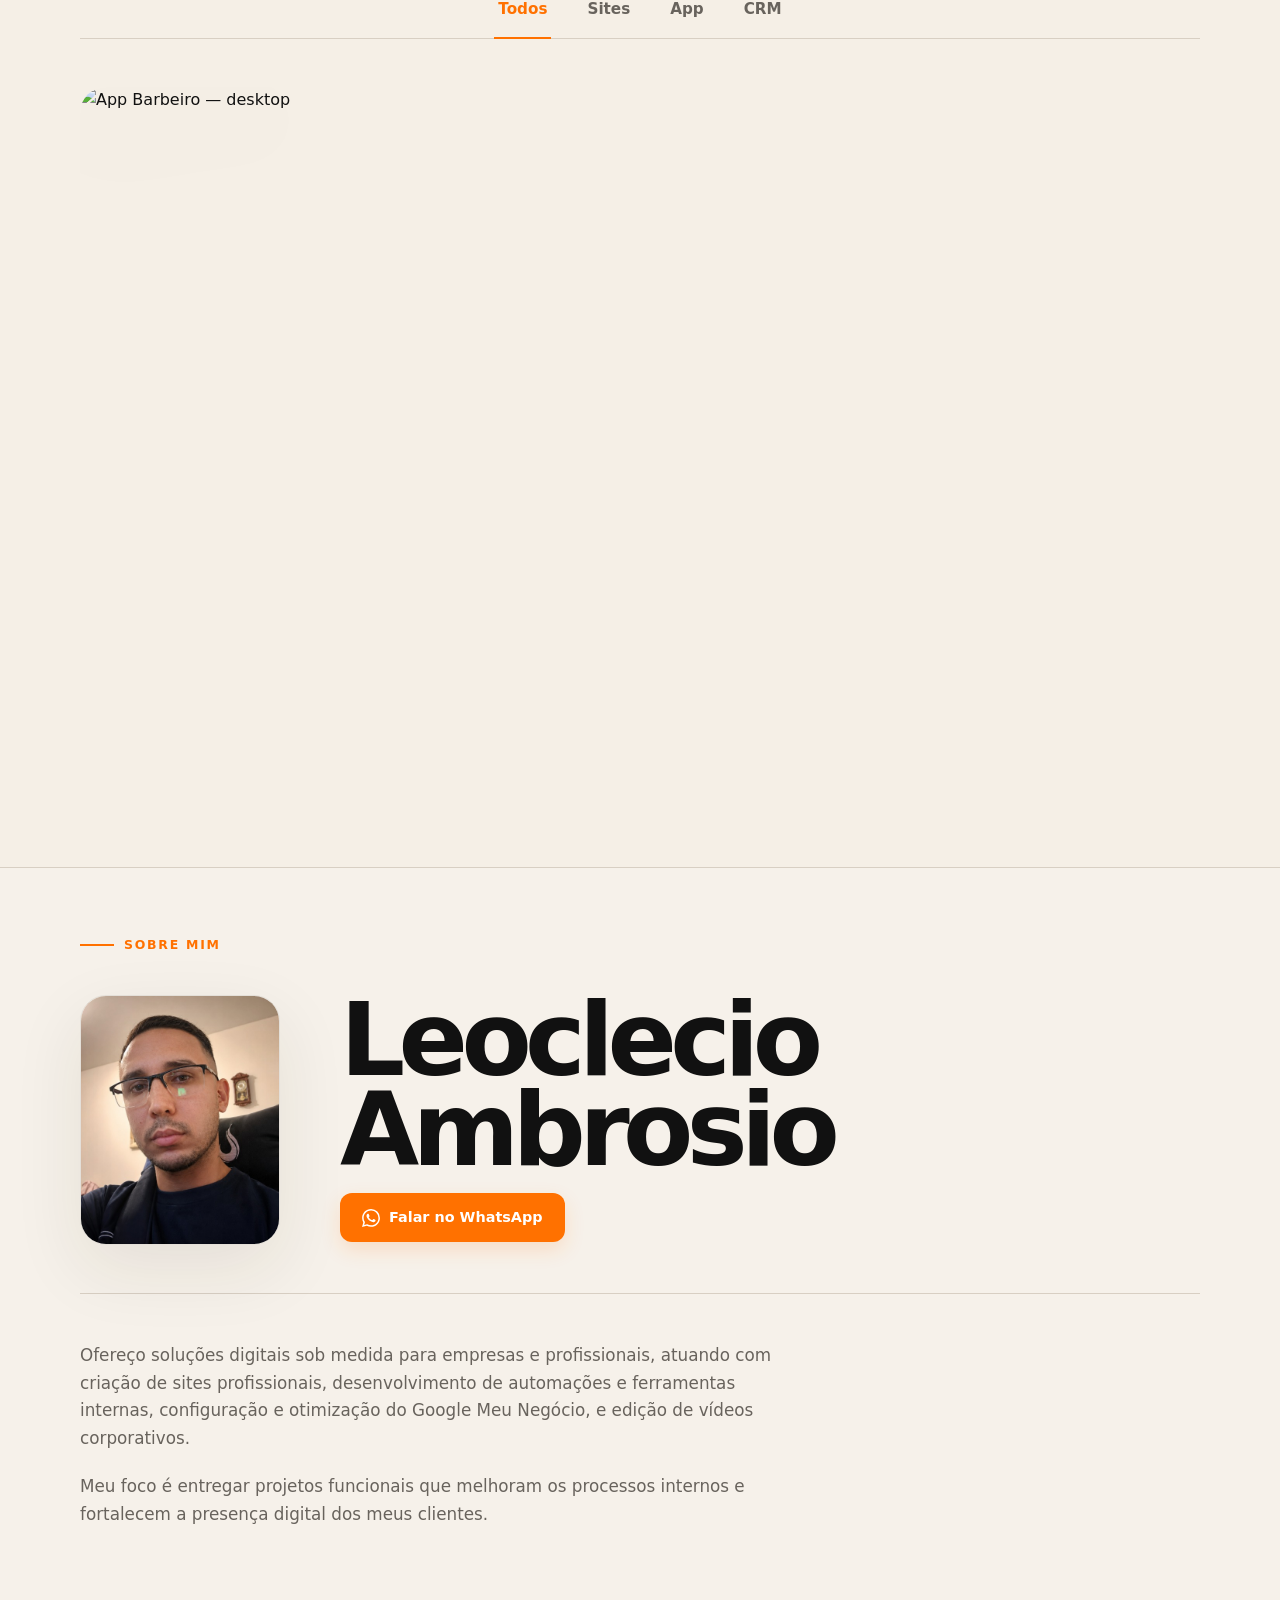
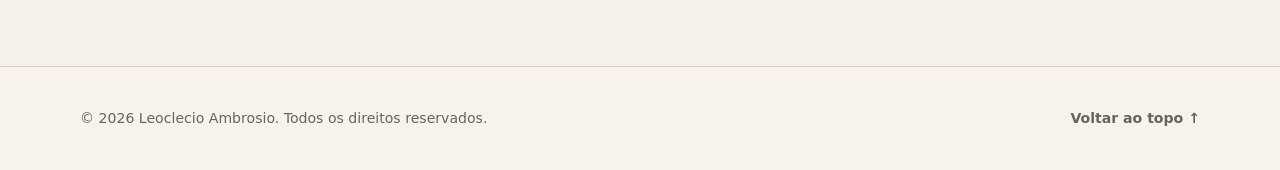
==== commit a695fa5f: "copy: atualiza textos de serviços e remove bloco de vídeos" ====
--- a/index.html
+++ b/index.html
@@ -102,7 +102,7 @@
                   <path d="m9 14 2 2 4-5"></path>
                 </svg>
               </div>
-              <h3>Criação de sites profissionais</h3>
+              <h3>Criação de sites e Landingpages</h3>
               <p>
                 Sites modernos, rápidos e responsivos, desenvolvidos para apresentar
                 sua empresa com credibilidade e transformar visitas em oportunidades.
@@ -121,7 +121,7 @@
                   <path d="M9 12h6M12 9v6"></path>
                 </svg>
               </div>
-              <h3>Soluções inteligentes internas</h3>
+              <h3>Soluções inteligentes internas e CRM</h3>
               <p>
                 Ferramentas criadas sob medida para organizar rotinas, automatizar
                 tarefas e tornar os processos internos mais simples e eficientes.
@@ -149,25 +149,6 @@
             </div>
             <span class="timeline__dot" aria-hidden="true"></span>
           </article>
-
-          <article class="service service--right reveal">
-            <div class="service__card">
-              <span class="service__number">04</span>
-              <div class="service__icon" aria-hidden="true">
-                <svg viewBox="0 0 24 24" role="img">
-                  <rect x="3" y="5" width="14" height="14" rx="2"></rect>
-                  <path d="m17 10 4-2v8l-4-2M9 9l4 3-4 3Z"></path>
-                </svg>
-              </div>
-              <h3>Edição de vídeos corporativos</h3>
-              <p>
-                Edição profissional de vídeos para apresentar serviços, fortalecer a
-                comunicação da marca e gerar conteúdo mais envolvente para sua empresa.
-              </p>
-              <span class="service__tag">Comunicação visual</span>
-            </div>
-            <span class="timeline__dot" aria-hidden="true"></span>
-          </article>
         </div>
       </section>
 
--- a/style-v5.css
+++ b/style-v5.css
@@ -1095,8 +1095,8 @@
   }
 
   .hero h1 {
-    font-size: clamp(1.2rem, 7.5vw, 2.5rem);
-    letter-spacing: -0.04em;
+    font-size: clamp(2rem, 10.5vw, 4rem);
+    letter-spacing: -0.05em;
   }
 
   .hero__action {
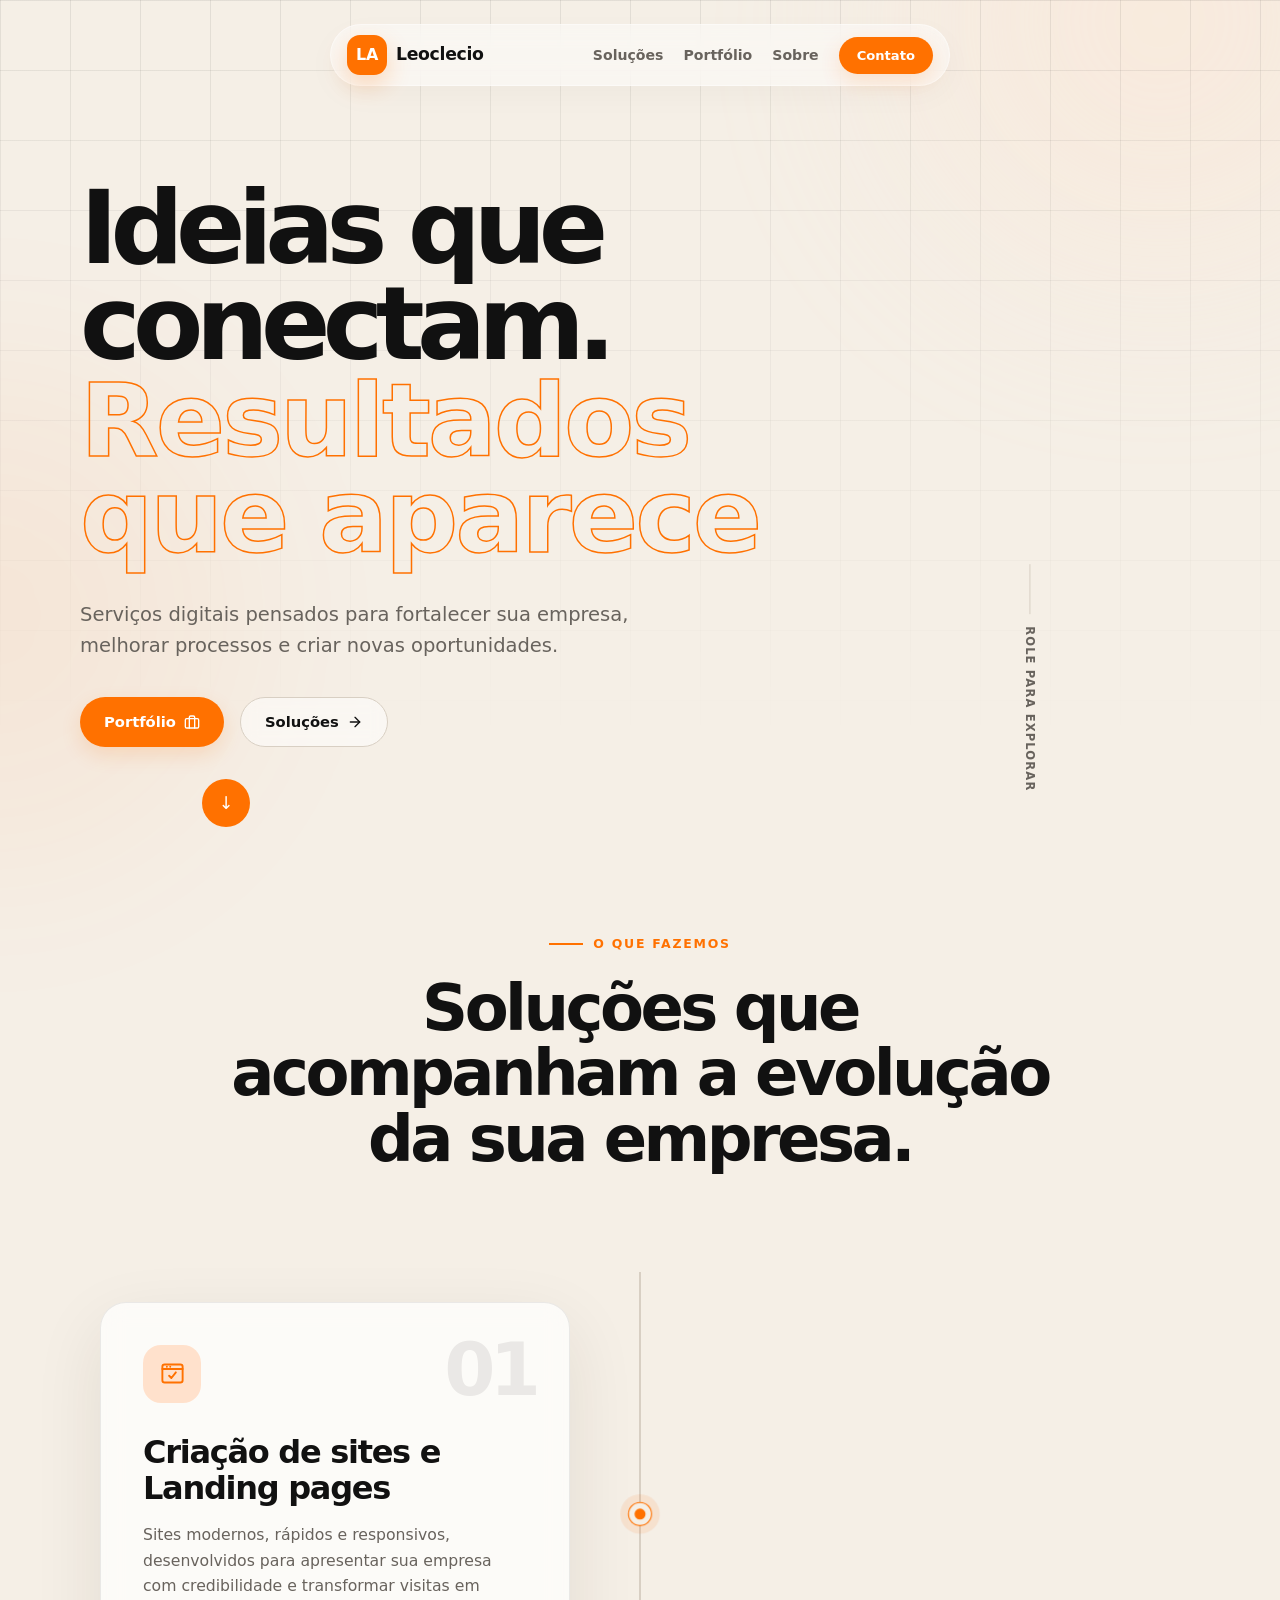
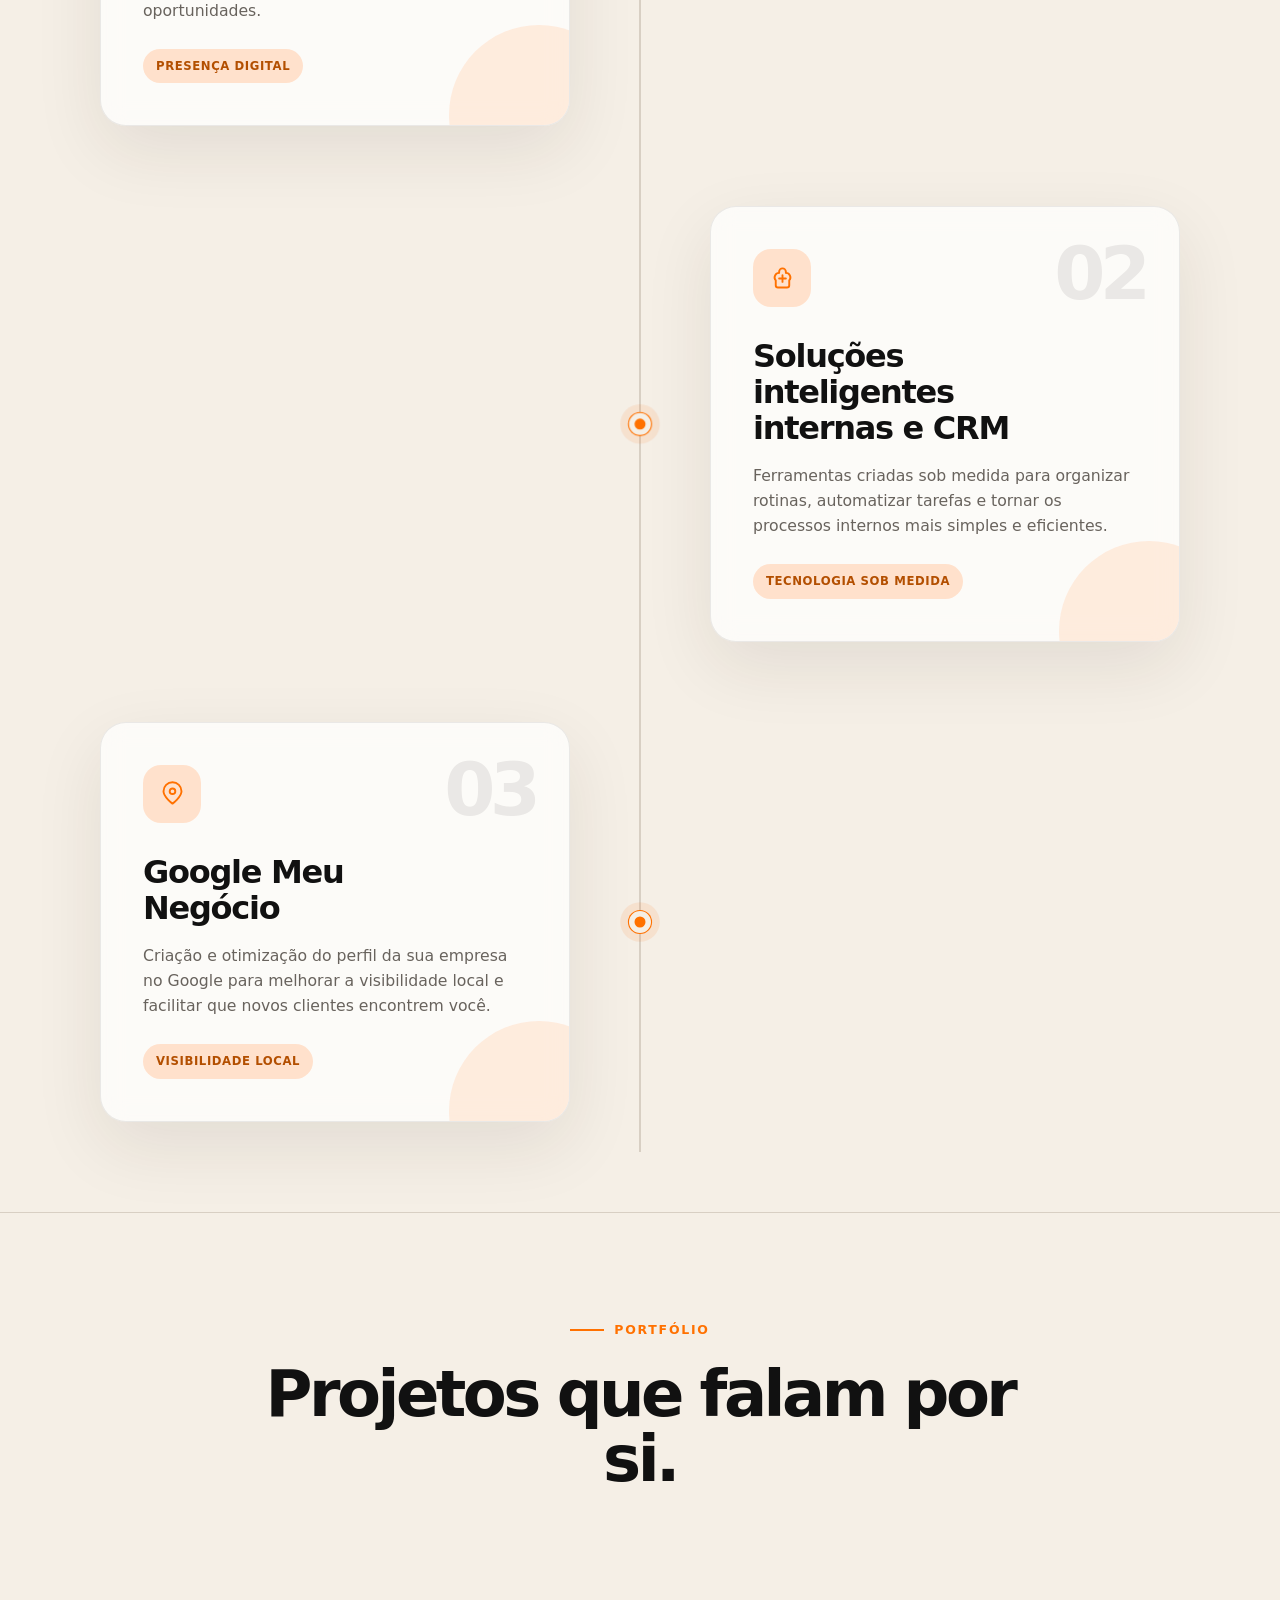
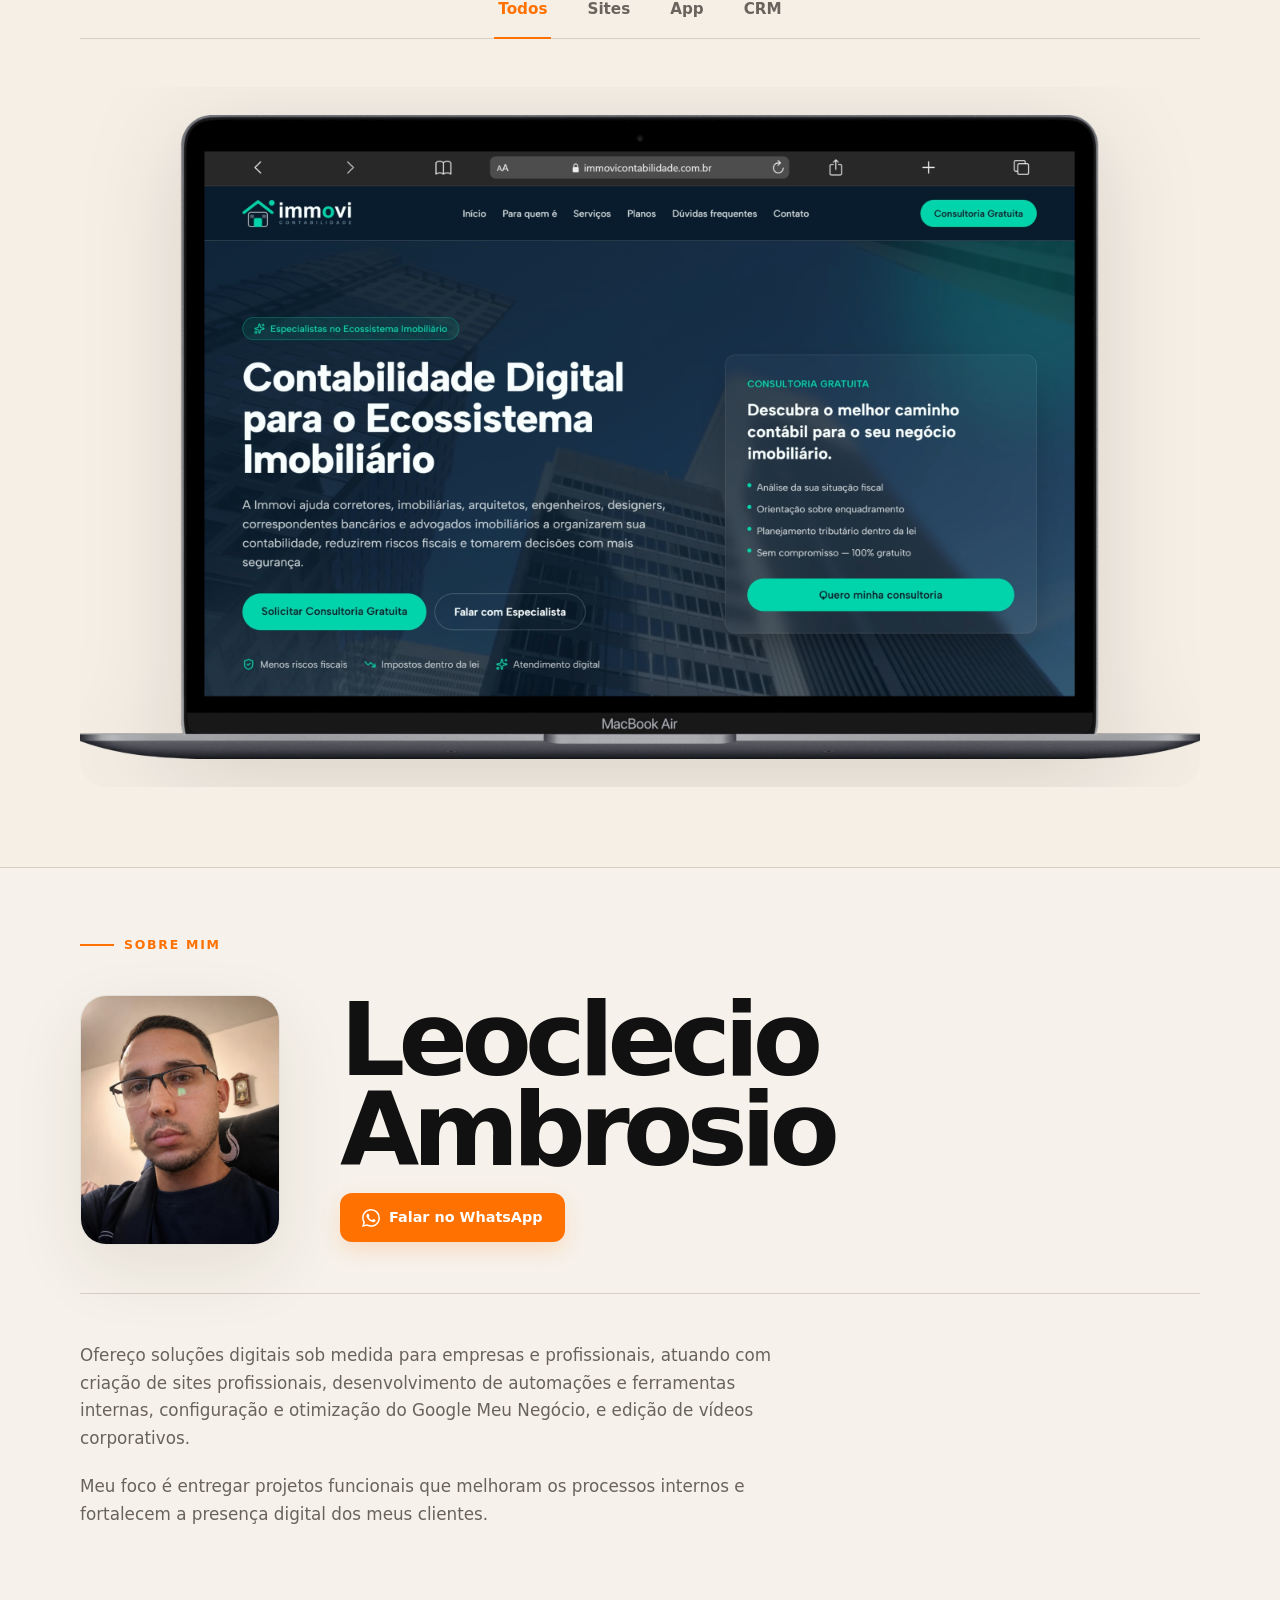
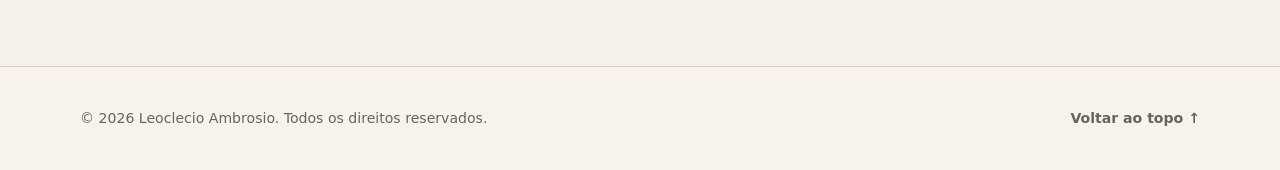
==== commit e58c1469: "copy: corrigir grafia para Landing pages" ====
--- a/index.html
+++ b/index.html
@@ -102,7 +102,7 @@
                   <path d="m9 14 2 2 4-5"></path>
                 </svg>
               </div>
-              <h3>Criação de sites e Landingpages</h3>
+              <h3>Criação de sites e Landing pages</h3>
               <p>
                 Sites modernos, rápidos e responsivos, desenvolvidos para apresentar
                 sua empresa com credibilidade e transformar visitas em oportunidades.
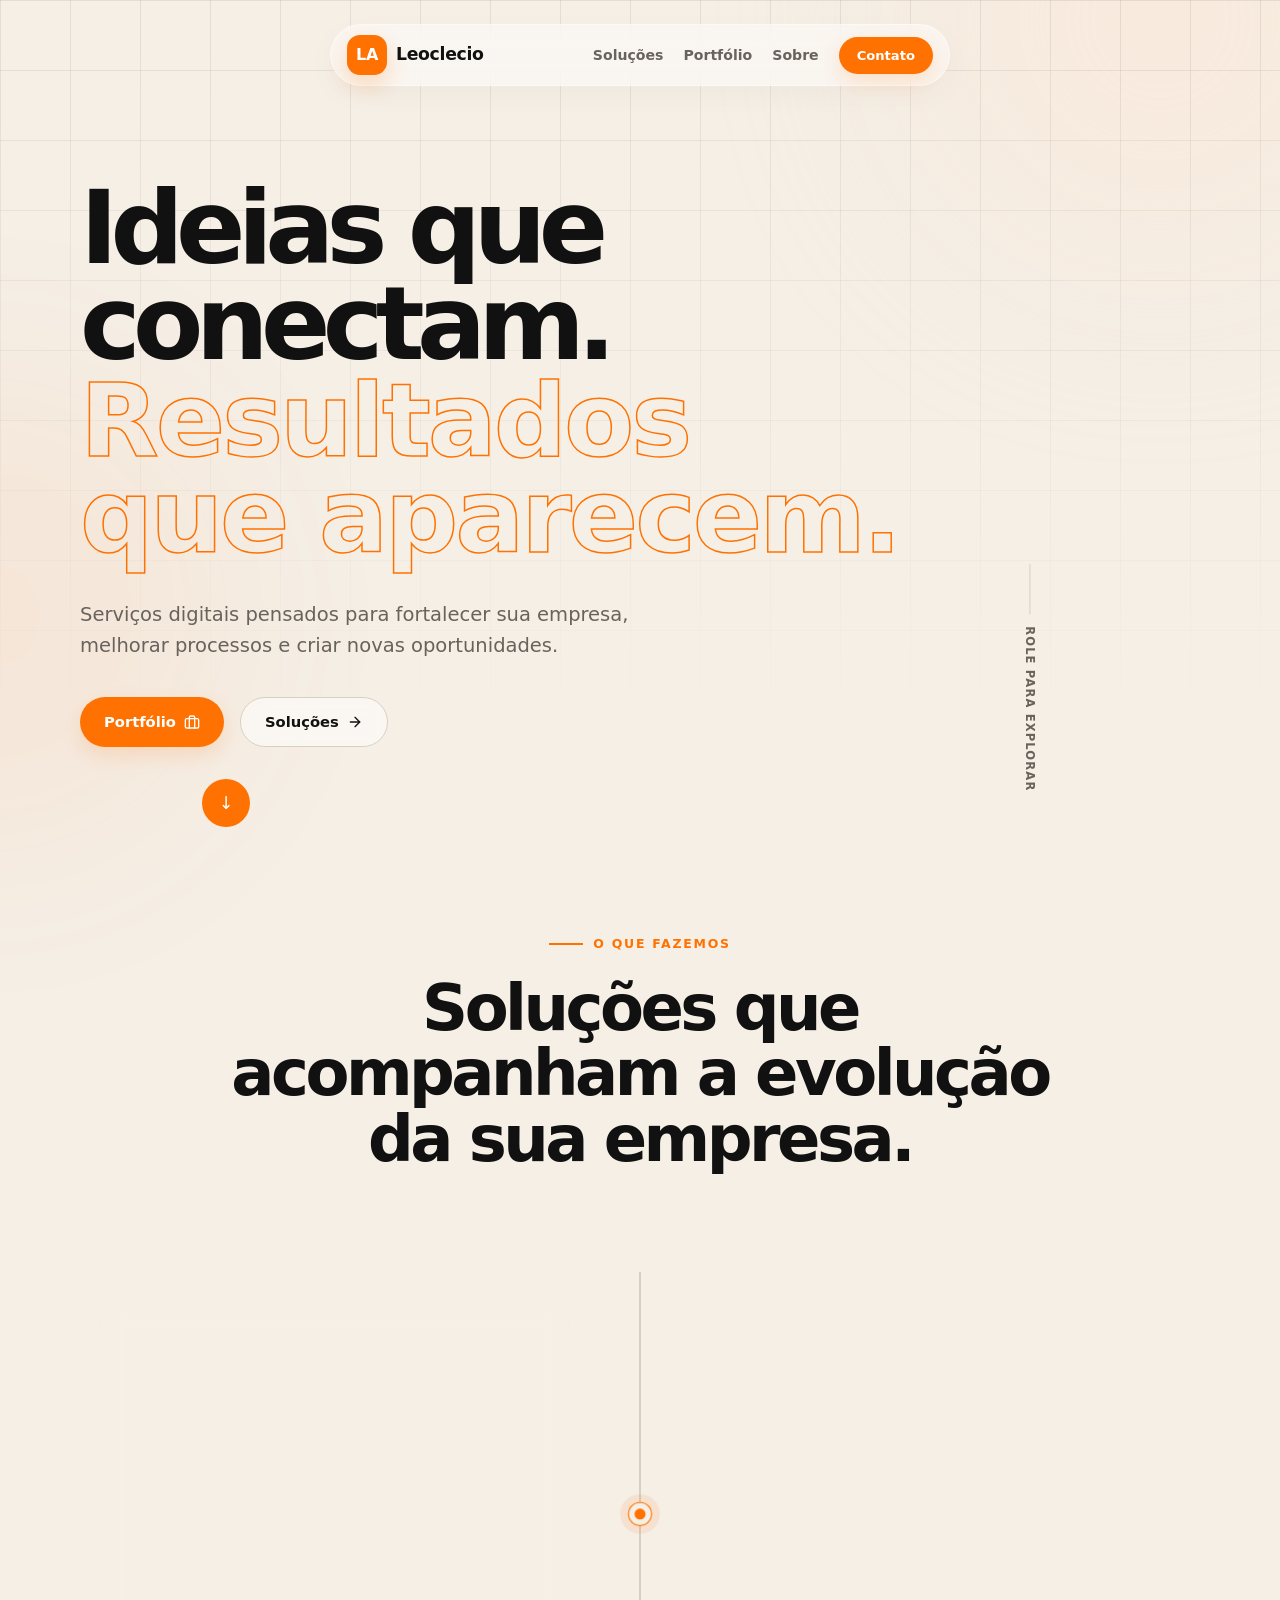
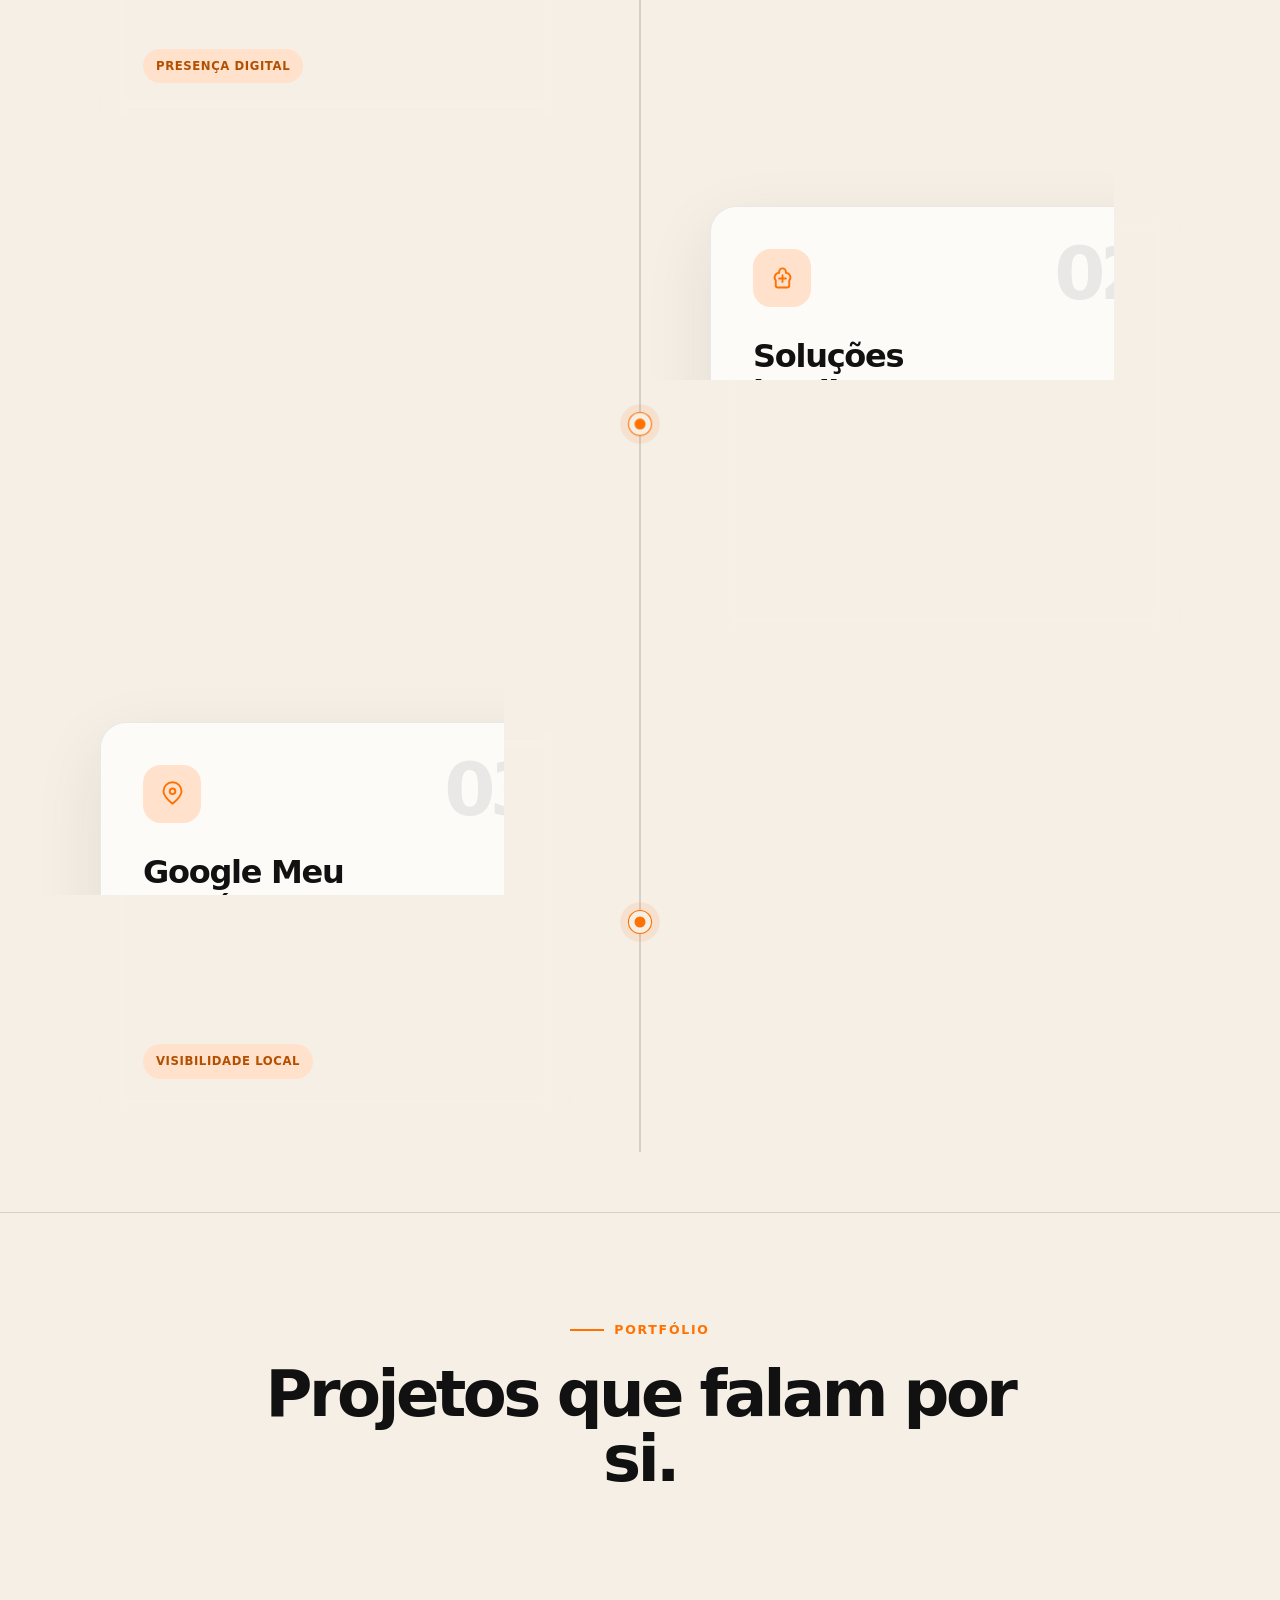
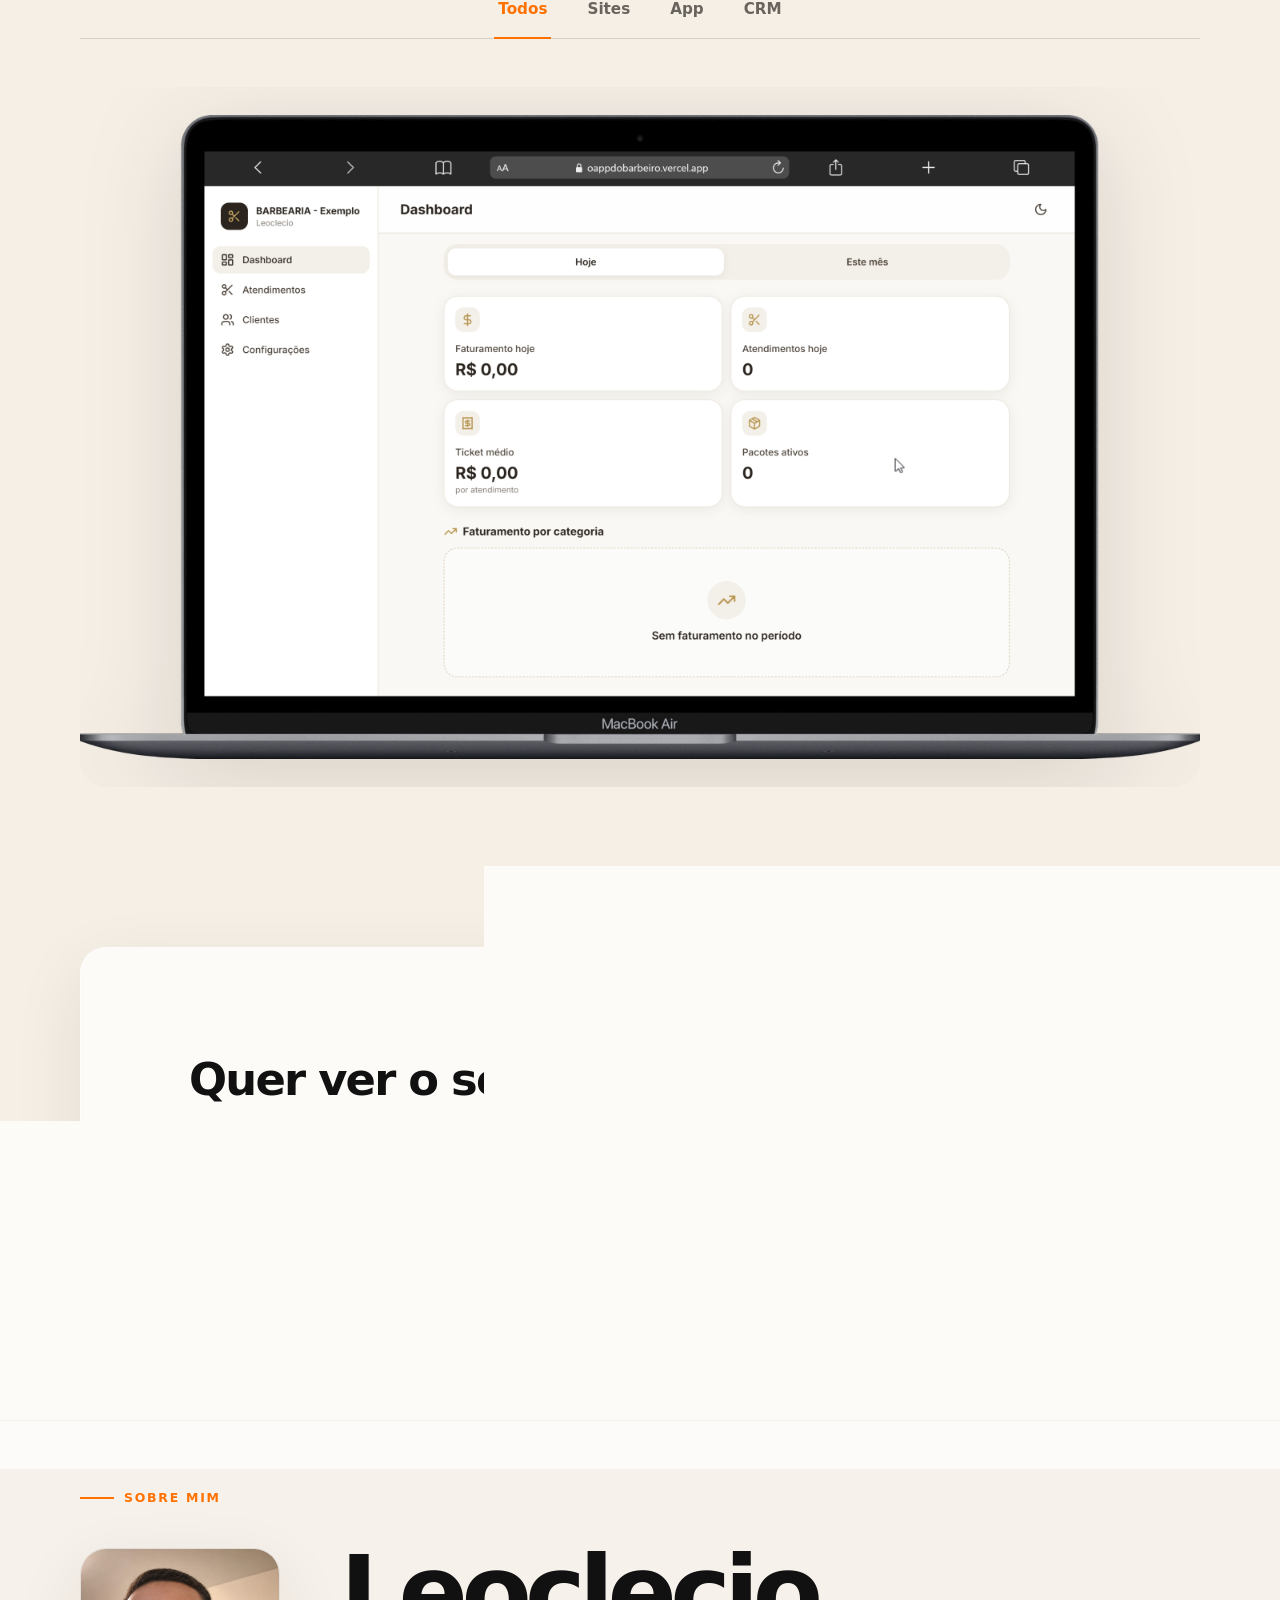
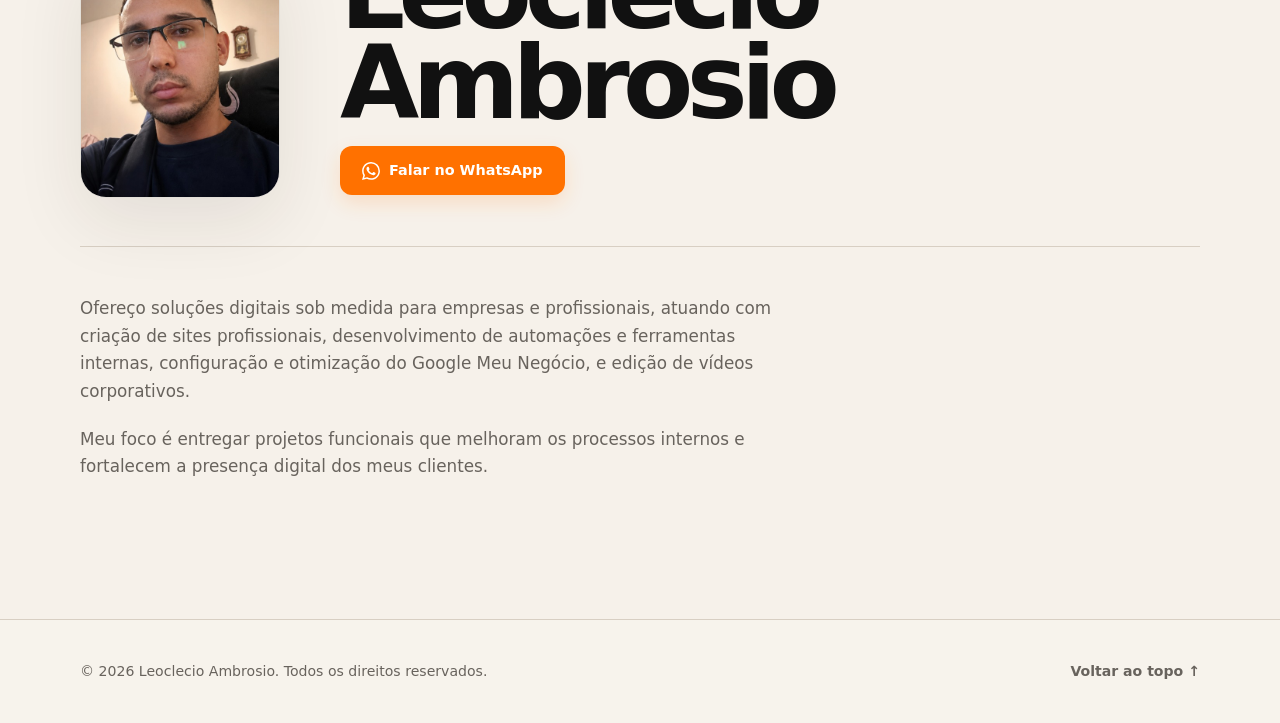
==== commit eac9f5a5: "feat: adiciona pagina express, formulario customizado, botao chamar whatsapp e integracao brevo" ====
--- a/index.html
+++ b/index.html
@@ -27,8 +27,8 @@
     <meta name="twitter:description" content="Conheça as soluções de Leoclecio Ambrosio para transformar a presença digital e os processos da sua empresa." />
     <meta name="twitter:image" content="https://leoclecio.vercel.app/og-image.png" />
 
-    <link rel="stylesheet" href="style-v5.css?v=2.0" />
-    <script src="script-v5.js?v=2.0" defer></script>
+    <link rel="stylesheet" href="style.css?v=5.0" />
+    <script src="script.js?v=5.0" defer></script>
   </head>
 
   <body>
@@ -233,6 +233,20 @@
         </div>
       </section>
 
+      <section class="services-cta container reveal">
+        <div class="services-cta__card">
+          <span class="eyebrow">Site Express</span>
+          <h2>Quer ver o seu site pronto hoje ainda?</h2>
+          <p>
+            Receba uma demonstração gratuita e personalizada em até 7 horas. Preencha o formulário e dê o primeiro passo para transformar a presença digital da sua empresa.
+          </p>
+          <a href="express.html" class="btn-primary">
+            Solicitar Demonstração Grátis
+            <svg class="btn-icon" viewBox="0 0 24 24" fill="none" stroke="currentColor" stroke-width="2" stroke-linecap="round" stroke-linejoin="round" aria-hidden="true"><line x1="5" y1="12" x2="19" y2="12"></line><polyline points="12 5 19 12 12 19"></polyline></svg>
+          </a>
+        </div>
+      </section>
+
       <section class="about" id="sobre" aria-labelledby="about-title">
         <div class="container about__header reveal">
           <span class="eyebrow">Sobre mim</span>
--- a/style.css
+++ b/style.css
@@ -0,0 +1,1732 @@
+:root {
+  --background: #f5efe6;
+  --surface: rgba(255, 255, 255, 0.72);
+  --surface-solid: #fffaf4;
+  --text: #111111;
+  --muted: #68635d;
+  --line: #d8cfc3;
+  --accent: #ff7100;
+  --accent-soft: #ffe1cc;
+  --shadow: 0 24px 70px rgba(45, 31, 17, 0.09);
+  --radius: 26px;
+}
+
+* {
+  box-sizing: border-box;
+  margin: 0;
+  padding: 0;
+}
+
+html {
+  /* scroll-behavior handled by JS with RAF for smooth GPU-composited scrolling */
+}
+
+body {
+  min-width: 320px;
+  overflow-x: hidden;
+  color: var(--text);
+  background: var(--background);
+  font-family: Inter, ui-sans-serif, system-ui, -apple-system, BlinkMacSystemFont,
+    "Segoe UI", sans-serif;
+  line-height: 1.6;
+}
+
+a {
+  color: inherit;
+  text-decoration: none;
+}
+
+.container {
+  width: min(1120px, calc(100% - 48px));
+  margin-inline: auto;
+}
+
+.scroll-progress {
+  position: fixed;
+  top: 0;
+  left: 0;
+  width: 100%;
+  height: 4px;
+  background: linear-gradient(90deg, var(--accent), #ff9a4b);
+  z-index: 9999;
+  transform: scaleX(0);
+  transform-origin: left;
+  will-change: transform;
+  transition: transform 100ms cubic-bezier(0.1, 0.9, 0.2, 1);
+}
+
+.ambient {
+  position: fixed;
+  z-index: -1;
+  width: 480px;
+  height: 480px;
+  border-radius: 50%;
+  pointer-events: none;
+  filter: blur(110px);
+  opacity: 0.32;
+}
+
+.ambient--one {
+  top: -220px;
+  right: -120px;
+  background: var(--accent-soft);
+}
+
+.ambient--two {
+  bottom: 5%;
+  left: -250px;
+  background: rgba(255, 113, 0, 0.2);
+}
+
+.hero {
+  position: relative;
+  min-height: 90svh;
+  overflow: hidden;
+}
+
+.hero::before {
+  position: absolute;
+  inset: 0;
+  content: "";
+  pointer-events: none;
+  background-image: linear-gradient(rgba(17, 17, 17, 0.08) 1px, transparent 1px),
+    linear-gradient(90deg, rgba(17, 17, 17, 0.08) 1px, transparent 1px);
+  background-size: 70px 70px;
+  mask-image: linear-gradient(to bottom, #000, transparent 90%);
+}
+
+.nav {
+  position: fixed;
+  top: 24px;
+  left: 50%;
+  transform: translateX(-50%);
+  width: min(620px, calc(100% - 32px));
+  z-index: 1000;
+  display: flex;
+  align-items: center;
+  justify-content: space-between;
+  padding: 10px 16px;
+  border-radius: 999px;
+  background: rgba(255, 255, 255, 0.45);
+  border: 1px solid rgba(255, 255, 255, 0.4);
+  backdrop-filter: blur(14px);
+  box-shadow: 0 10px 30px rgba(0, 0, 0, 0.03);
+  /* avoid 'transition: all' — triggers full repaint on every scroll tick */
+  transition: top 400ms cubic-bezier(0.16, 1, 0.3, 1),
+              padding 400ms cubic-bezier(0.16, 1, 0.3, 1),
+              background 400ms cubic-bezier(0.16, 1, 0.3, 1),
+              box-shadow 400ms cubic-bezier(0.16, 1, 0.3, 1),
+              border-color 400ms cubic-bezier(0.16, 1, 0.3, 1);
+}
+
+.nav--scrolled {
+  top: 14px;
+  padding: 8px 14px;
+  background: rgba(255, 255, 255, 0.76);
+  border-color: rgba(255, 255, 255, 0.55);
+  box-shadow: 0 12px 36px rgba(45, 31, 17, 0.08);
+}
+
+.nav__menu {
+  display: flex;
+  align-items: center;
+  gap: 20px;
+}
+
+.brand {
+  display: inline-flex;
+  align-items: center;
+  gap: 9px;
+  font-size: 1rem;
+  font-weight: 800;
+  letter-spacing: -0.02em;
+}
+
+.brand__mark {
+  display: grid;
+  width: 40px;
+  height: 40px;
+  place-items: center;
+  border-radius: 13px;
+  color: #fff;
+  background: var(--accent);
+  box-shadow: 0 10px 25px rgba(255, 113, 0, 0.24);
+}
+
+.brand__name {
+  font-size: 1.08rem;
+}
+
+.footer__top {
+  font-size: 0.9rem;
+  font-weight: 700;
+  transition: color 180ms ease;
+}
+
+.footer__top:hover {
+  color: var(--accent);
+}
+
+.nav__link {
+  font-size: 0.88rem;
+  font-weight: 700;
+  color: var(--muted);
+  transition: color 180ms ease;
+}
+
+.nav__link:hover {
+  color: var(--text);
+}
+
+.nav__btn {
+  display: inline-flex;
+  align-items: center;
+  justify-content: center;
+  padding: 8px 18px;
+  border-radius: 999px;
+  background: var(--accent);
+  color: #fff;
+  font-size: 0.82rem;
+  font-weight: 700;
+  box-shadow: 0 8px 20px rgba(255, 113, 0, 0.16);
+  transition: background 180ms ease, transform 180ms ease, box-shadow 180ms ease;
+}
+
+.nav__btn:hover {
+  background: #e66600;
+  box-shadow: 0 10px 25px rgba(255, 113, 0, 0.28);
+  transform: translateY(-1px);
+}
+
+.nav__btn:active {
+  transform: translateY(1px);
+}
+
+.hero__content {
+  position: relative;
+  z-index: 1;
+  display: grid;
+  grid-template-rows: auto auto auto 1fr;
+  min-height: 90svh;
+  padding-block: 180px 0;
+}
+
+.eyebrow {
+  display: inline-flex;
+  align-items: center;
+  gap: 10px;
+  margin-bottom: 22px;
+  color: var(--accent);
+  font-size: 0.78rem;
+  font-weight: 800;
+  letter-spacing: 0.14em;
+  text-transform: uppercase;
+}
+
+.eyebrow::before {
+  width: 34px;
+  height: 2px;
+  content: "";
+  background: currentColor;
+}
+
+.hero h1 {
+  max-width: 950px;
+  font-size: clamp(3.2rem, 8vw, 7.5rem);
+  font-weight: 850;
+  letter-spacing: -0.075em;
+  line-height: 0.94;
+}
+
+.hero h1 span {
+  color: transparent;
+  -webkit-text-stroke: 1.5px var(--accent);
+  letter-spacing: -0.03em;
+}
+
+.hero__content > p {
+  max-width: 630px;
+  margin-top: 34px;
+  color: var(--muted);
+  font-size: clamp(1rem, 2vw, 1.22rem);
+}
+
+.hero__actions {
+  display: flex;
+  gap: 16px;
+  margin-top: 36px;
+  flex-wrap: wrap;
+}
+
+.btn-primary {
+  display: inline-flex;
+  align-items: center;
+  gap: 8px;
+  padding: 12px 24px;
+  border-radius: 999px;
+  background: var(--accent);
+  color: #fff;
+  font-size: 0.92rem;
+  font-weight: 700;
+  box-shadow: 0 8px 20px rgba(255, 113, 0, 0.16);
+  transition: background 180ms ease, transform 180ms ease, box-shadow 180ms ease;
+}
+
+.btn-primary:hover {
+  background: #e66600;
+  box-shadow: 0 10px 25px rgba(255, 113, 0, 0.28);
+  transform: translateY(-2px);
+}
+
+.btn-primary:active {
+  transform: translateY(0);
+}
+
+.btn-secondary {
+  display: inline-flex;
+  align-items: center;
+  gap: 8px;
+  padding: 12px 24px;
+  border-radius: 999px;
+  background: rgba(255, 255, 255, 0.5);
+  border: 1px solid var(--line);
+  color: var(--text);
+  font-size: 0.92rem;
+  font-weight: 700;
+  backdrop-filter: blur(8px);
+  transition: background 180ms ease, border-color 180ms ease, transform 180ms ease;
+}
+
+.btn-secondary:hover {
+  background: rgba(255, 255, 255, 0.8);
+  border-color: rgba(17, 17, 17, 0.2);
+  transform: translateY(-2px);
+}
+
+.btn-secondary:active {
+  transform: translateY(0);
+}
+
+.btn-icon {
+  width: 16px;
+  height: 16px;
+  flex-shrink: 0;
+}
+
+.hero__scroll-wrapper {
+  display: flex;
+  width: 100%;
+  align-items: center;
+  justify-content: flex-start;
+  margin-top: 32px;
+}
+
+.hero__scroll-arrow {
+  display: inline-flex;
+  margin: 0;
+  margin-left: 122px;
+}
+
+@media (max-width: 560px) {
+  .hero__scroll-wrapper {
+    justify-content: center;
+  }
+  .hero__scroll-arrow {
+    margin-left: 0;
+  }
+}
+.hero__scroll-arrow-icon {
+  display: grid;
+  width: 48px;
+  height: 48px;
+  place-items: center;
+  border-radius: 50%;
+  color: #fff;
+  font-size: 1.1rem;
+  background: var(--accent);
+  animation: bounce-down 1.8s ease-in-out 1.5s infinite;
+}
+
+@keyframes bounce-down {
+  0%,
+  100% {
+    transform: translateY(0);
+  }
+  50% {
+    transform: translateY(8px);
+  }
+}
+
+.hero__scroll {
+  position: absolute;
+  right: 32px;
+  bottom: 36px;
+  display: flex;
+  align-items: center;
+  gap: 12px;
+  color: var(--muted);
+  font-size: 0.72rem;
+  font-weight: 700;
+  letter-spacing: 0.1em;
+  text-transform: uppercase;
+  transform: rotate(90deg) translateX(-100%);
+  transform-origin: left bottom;
+}
+
+.hero__scroll span {
+  position: relative;
+  width: 50px;
+  height: 1px;
+  overflow: hidden;
+  background: var(--line);
+}
+
+.hero__scroll span::after {
+  position: absolute;
+  inset: 0;
+  content: "";
+  background: var(--accent);
+  animation: scroll-line 1.8s ease-in-out infinite;
+  transform: translateX(-100%);
+}
+
+@keyframes scroll-line {
+  50%,
+  100% {
+    transform: translateX(100%);
+  }
+}
+
+/* --- Hero Animations --- */
+.hero .eyebrow {
+  opacity: 0;
+  animation: fade-up 900ms cubic-bezier(0.16, 1, 0.3, 1) 150ms forwards;
+}
+
+.hero h1 {
+  opacity: 0;
+  animation: fade-up 900ms cubic-bezier(0.16, 1, 0.3, 1) 300ms forwards;
+}
+
+.hero p {
+  opacity: 0;
+  animation: fade-up 900ms cubic-bezier(0.16, 1, 0.3, 1) 450ms forwards;
+}
+
+.hero .hero__scroll-arrow {
+  opacity: 0;
+  animation: fade-up 900ms cubic-bezier(0.16, 1, 0.3, 1) 600ms forwards;
+}
+
+@keyframes fade-up {
+  from {
+    opacity: 0;
+    transform: translateY(20px);
+  }
+  to {
+    opacity: 1;
+    transform: translateY(0);
+  }
+}
+
+/* offset for fixed nav when scrolling to anchors */
+.services,
+.portfolio,
+.about {
+  scroll-margin-top: 90px;
+}
+
+.services {
+  padding-block: 100px 60px;
+}
+
+.section-heading {
+  max-width: 820px;
+  margin-bottom: 100px;
+  text-align: center;
+}
+
+.section-heading .eyebrow {
+  justify-content: center;
+}
+
+.section-heading h2 {
+  font-size: clamp(2.3rem, 5vw, 4.4rem);
+  letter-spacing: -0.055em;
+  line-height: 1.02;
+}
+
+.timeline {
+  position: relative;
+  display: grid;
+  gap: 80px;
+  padding-block: 30px;
+}
+
+.timeline__track {
+  position: absolute;
+  top: 0;
+  bottom: 0;
+  left: 50%;
+  width: 2px;
+  overflow: hidden;
+  background: var(--line);
+  transform: translateX(-50%);
+}
+
+.timeline__progress {
+  width: 100%;
+  height: 100%;
+  background: linear-gradient(to bottom, var(--accent), #ff9a4b);
+  transform: scaleY(0);
+  transform-origin: top;
+  will-change: transform;
+}
+
+.service {
+  position: relative;
+  display: grid;
+  width: 50%;
+}
+
+.service--left {
+  justify-items: end;
+  padding-right: 70px;
+}
+
+.service--right {
+  justify-self: end;
+  justify-items: start;
+  padding-left: 70px;
+}
+
+.service__card {
+  position: relative;
+  width: min(100%, 470px);
+  overflow: hidden;
+  padding: 42px;
+  border: 1px solid rgba(17, 17, 17, 0.08);
+  border-radius: var(--radius);
+  background: var(--surface);
+  box-shadow: var(--shadow);
+  backdrop-filter: blur(12px);
+  transition: border-color 260ms ease, box-shadow 260ms ease, transform 550ms cubic-bezier(0.16, 1, 0.3, 1);
+}
+
+.service__card::after {
+  position: absolute;
+  right: -60px;
+  bottom: -80px;
+  width: 180px;
+  height: 180px;
+  border-radius: 50%;
+  content: "";
+  background: var(--accent-soft);
+  opacity: 0.6;
+  transition: transform 350ms ease;
+}
+
+.service__card:hover {
+  border-color: rgba(255, 113, 0, 0.32);
+  box-shadow: 0 30px 80px rgba(45, 31, 17, 0.13);
+}
+
+.service__card:hover::after {
+  transform: scale(1.18);
+}
+
+.service__number {
+  position: absolute;
+  top: 30px;
+  right: 34px;
+  color: rgba(17, 17, 17, 0.08);
+  font-size: 4.6rem;
+  font-weight: 900;
+  letter-spacing: -0.08em;
+  line-height: 1;
+}
+
+.service__icon {
+  position: relative;
+  z-index: 1;
+  display: grid;
+  width: 58px;
+  height: 58px;
+  margin-bottom: 32px;
+  place-items: center;
+  border-radius: 18px;
+  color: var(--accent);
+  background: var(--accent-soft);
+}
+
+.service__icon svg {
+  width: 27px;
+  height: 27px;
+  fill: none;
+  stroke: currentColor;
+  stroke-linecap: round;
+  stroke-linejoin: round;
+  stroke-width: 1.7;
+}
+
+.service h3 {
+  position: relative;
+  z-index: 1;
+  max-width: 340px;
+  margin-bottom: 16px;
+  font-size: clamp(1.45rem, 3vw, 2rem);
+  letter-spacing: -0.04em;
+  line-height: 1.12;
+}
+
+.service p {
+  position: relative;
+  z-index: 1;
+  color: var(--muted);
+  font-size: 0.98rem;
+}
+
+.service__tag {
+  position: relative;
+  z-index: 1;
+  display: inline-flex;
+  margin-top: 26px;
+  padding: 8px 13px;
+  border-radius: 999px;
+  color: #b34f00;
+  background: var(--accent-soft);
+  font-size: 0.73rem;
+  font-weight: 800;
+  letter-spacing: 0.05em;
+  text-transform: uppercase;
+}
+
+.timeline__dot {
+  position: absolute;
+  top: 50%;
+  display: grid;
+  width: 20px;
+  height: 20px;
+  border: 5px solid var(--background);
+  border-radius: 50%;
+  background: var(--line);
+  box-shadow: 0 0 0 1px var(--line);
+  transform: translateY(-50%);
+  transition: background 260ms ease, box-shadow 260ms ease, transform 260ms ease;
+}
+
+.service--left .timeline__dot {
+  right: -10px;
+}
+
+.service--right .timeline__dot {
+  left: -10px;
+}
+
+.service.is-visible .timeline__dot {
+  background: var(--accent);
+  box-shadow: 0 0 0 1px var(--accent), 0 0 0 8px rgba(255, 113, 0, 0.1);
+  transform: translateY(-50%) scale(1.1);
+}
+
+.reveal {
+  opacity: 0;
+  transform: translateY(30px);
+  transition: opacity 500ms ease, transform 500ms cubic-bezier(0.2, 0.7, 0.2, 1);
+  will-change: opacity, transform;
+}
+
+.reveal.is-visible {
+  opacity: 1;
+  transform: translateY(0);
+  will-change: auto;
+}
+
+.footer {
+  border-top: 1px solid var(--line);
+  background: rgba(255, 255, 255, 0.24);
+  padding-block: 40px;
+}
+
+.footer__container {
+  display: flex;
+  justify-content: space-between;
+  align-items: center;
+  flex-wrap: wrap;
+  gap: 20px;
+}
+
+.footer__copyright {
+  color: var(--muted);
+  font-size: 0.88rem;
+}
+
+.footer__top {
+  font-size: 0.88rem;
+  font-weight: 700;
+  color: var(--muted);
+  transition: color 180ms ease;
+}
+
+.footer__top:hover {
+  color: var(--accent);
+}
+
+/* --- Portfolio Section --- */
+.portfolio {
+  padding-block: 100px 80px;
+  border-top: 1px solid var(--line);
+}
+
+.portfolio__grid {
+  display: flex;
+  flex-direction: column;
+  gap: 60px;
+}
+
+.portfolio__project {
+  display: grid;
+  gap: 40px;
+}
+
+.portfolio__slider {
+  position: relative;
+  width: 100%;
+  aspect-ratio: 16 / 10;
+  border-radius: var(--radius);
+  overflow: hidden;
+  background: transparent;
+}
+
+.portfolio__slide {
+  position: absolute;
+  inset: 0;
+  width: 100%;
+  height: 100%;
+  object-fit: contain;
+  object-position: center;
+  opacity: 0;
+  transition: opacity 800ms ease;
+  filter: drop-shadow(0 20px 48px rgba(45, 31, 17, 0.14));
+}
+
+.portfolio__slide.is-active {
+  opacity: 1;
+}
+
+/* --- Portfolio Tabs --- */
+.portfolio__tabs-nav {
+  display: flex;
+  justify-content: center;
+  gap: 32px;
+  margin-bottom: 48px;
+  border-bottom: 1px solid var(--line);
+  padding-bottom: 12px;
+}
+
+.portfolio__tab {
+  position: relative;
+  border: none;
+  background: transparent;
+  color: var(--muted);
+  font-size: 0.95rem;
+  font-weight: 700;
+  font-family: inherit;
+  cursor: pointer;
+  padding: 8px 4px;
+  transition: color 250ms ease;
+}
+
+.portfolio__tab::after {
+  content: "";
+  position: absolute;
+  bottom: -13px;
+  left: 0;
+  width: 100%;
+  height: 2px;
+  background: var(--accent);
+  transform: scaleX(0);
+  transform-origin: center;
+  transition: transform 300ms cubic-bezier(0.16, 1, 0.3, 1);
+}
+
+.portfolio__tab:hover {
+  color: var(--text);
+}
+
+.portfolio__tab.is-active {
+  color: var(--accent);
+}
+
+.portfolio__tab.is-active::after {
+  transform: scaleX(1);
+}
+
+.portfolio__panel {
+  display: none;
+}
+
+.portfolio__panel.is-active {
+  display: block;
+}
+
+.portfolio__thumb-img {
+  width: 100%;
+  height: auto;
+  display: block;
+  border-radius: var(--radius);
+  box-shadow: var(--shadow);
+  border: 1px solid rgba(17, 17, 17, 0.06);
+  transition: transform 500ms ease;
+}
+
+.portfolio__thumb-img:hover {
+  transform: scale(1.015);
+}
+
+.portfolio__empty {
+  text-align: center;
+  color: var(--muted);
+  font-size: 1rem;
+  padding: 60px 0;
+}
+
+.portfolio__grid--todos {
+  display: grid;
+  grid-template-columns: repeat(3, 1fr);
+  gap: 32px;
+  align-items: start;
+}
+
+.portfolio__grid--todos .portfolio__project {
+  gap: 16px;
+}
+
+.portfolio__grid--todos .portfolio__name {
+  font-size: clamp(1.3rem, 2.5vw, 1.75rem);
+}
+
+@media (max-width: 760px) {
+  .portfolio__grid--todos {
+    grid-template-columns: 1fr;
+  }
+}
+
+.portfolio__info {
+  display: flex;
+  flex-direction: column;
+  gap: 10px;
+}
+
+.portfolio__tag {
+  display: inline-flex;
+  align-items: center;
+  gap: 8px;
+  color: var(--accent);
+  font-size: 0.78rem;
+  font-weight: 800;
+  letter-spacing: 0.14em;
+  text-transform: uppercase;
+}
+
+.portfolio__tag::before {
+  width: 28px;
+  height: 2px;
+  content: "";
+  background: currentColor;
+}
+
+.portfolio__name {
+  font-size: clamp(1.8rem, 4vw, 3rem);
+  letter-spacing: -0.05em;
+  line-height: 1;
+}
+
+.portfolio__desc {
+  color: var(--muted);
+  font-size: 1rem;
+  line-height: 1.65;
+  max-width: 640px;
+}
+
+/* --- About Section --- */
+.about {
+  padding-block: 60px 100px;
+  border-top: 1px solid var(--line);
+  background: rgba(255, 255, 255, 0.16);
+}
+
+.about__header {
+  margin-bottom: 40px;
+}
+
+.about__header .eyebrow {
+  margin-bottom: 0;
+}
+
+.about__hero {
+  display: grid;
+  grid-template-columns: auto 1fr;
+  gap: 60px;
+  align-items: flex-start;
+  padding-bottom: 48px;
+  border-bottom: 1px solid var(--line);
+  margin-bottom: 48px;
+}
+
+.about__photo-col {
+  display: flex;
+  flex-direction: column;
+}
+
+.about__image-wrapper {
+  position: relative;
+  width: 100%;
+  max-width: 200px;
+  aspect-ratio: 4 / 5;
+  border-radius: var(--radius);
+  overflow: hidden;
+  box-shadow: var(--shadow);
+  border: 1px solid rgba(17, 17, 17, 0.08);
+}
+
+.about__image {
+  width: 100%;
+  height: 100%;
+  object-fit: cover;
+  display: block;
+  transition: transform 500ms ease;
+}
+
+.about__image-wrapper:hover .about__image {
+  transform: scale(1.04);
+}
+
+.about__image-wrapper::after {
+  position: absolute;
+  inset: 0;
+  content: "";
+  box-shadow: inset 0 0 40px rgba(0, 0, 0, 0.06);
+  pointer-events: none;
+}
+
+.about__intro {
+  display: flex;
+  flex-direction: column;
+  gap: 18px;
+}
+
+.about__name {
+  font-size: clamp(3rem, 8vw, 7rem);
+  letter-spacing: -0.065em;
+  line-height: 0.88;
+}
+
+.btn-whatsapp {
+  display: inline-flex;
+  align-items: center;
+  gap: 9px;
+  padding: 13px 22px;
+  border-radius: 12px;
+  background: var(--accent);
+  color: #fff;
+  font-size: 0.9rem;
+  font-weight: 700;
+  font-family: inherit;
+  align-self: flex-start;
+  box-shadow: 0 8px 20px rgba(255, 113, 0, 0.16);
+  transition: background 200ms ease, transform 200ms ease, box-shadow 200ms ease;
+}
+
+.btn-whatsapp:hover {
+  background: #e66600;
+  box-shadow: 0 10px 25px rgba(255, 113, 0, 0.28);
+  transform: translateY(-2px);
+}
+
+.portfolio__project--card {
+  cursor: pointer;
+}
+
+.portfolio__project--card:hover .portfolio__thumb-img {
+  transform: scale(1.015);
+}
+
+.about__body {
+  display: flex;
+  flex-direction: column;
+}
+
+.about__text {
+  color: var(--muted);
+  font-size: 1.05rem;
+  line-height: 1.65;
+  margin-bottom: 20px;
+  max-width: 720px;
+}
+
+.about__text:last-of-type {
+  margin-bottom: 38px;
+}
+
+@media (max-width: 800px) {
+  .container {
+    width: min(100% - 32px, 650px);
+  }
+
+  .hero h1 {
+    font-size: clamp(2.4rem, 12vw, 5.8rem);
+  }
+
+  .hero__scroll {
+    display: none;
+  }
+
+  .services {
+    padding-block: 80px 50px;
+  }
+
+  .section-heading {
+    margin-bottom: 62px;
+    text-align: left;
+  }
+
+  .section-heading .eyebrow {
+    justify-content: flex-start;
+  }
+
+  .timeline {
+    gap: 44px;
+    padding-left: 34px;
+  }
+
+  .timeline__track {
+    left: 8px;
+    transform: none;
+  }
+
+  .service,
+  .service--left,
+  .service--right {
+    width: 100%;
+    justify-self: auto;
+    justify-items: stretch;
+    padding: 0;
+  }
+
+  .service__card {
+    width: 100%;
+    padding: 34px 28px;
+  }
+
+  .service--left .timeline__dot,
+  .service--right .timeline__dot {
+    top: 46px;
+    right: auto;
+    left: -35px;
+  }
+
+  .footer {
+    padding-block: 30px;
+  }
+
+  .footer__container {
+    flex-direction: column-reverse;
+    align-items: center;
+    gap: 16px;
+    text-align: center;
+  }
+
+  .portfolio {
+    padding-block: 70px 50px;
+  }
+
+
+  .about {
+    padding-block: 80px 80px;
+  }
+
+  .about__name {
+    font-size: clamp(2.4rem, 8vw, 5.5rem);
+  }
+}
+
+@media (max-width: 560px) {
+  .about__header {
+    margin-bottom: 24px;
+  }
+
+  .about__hero {
+    gap: 18px;
+    padding-bottom: 28px;
+    margin-bottom: 28px;
+  }
+
+  .about__image-wrapper {
+    max-width: 110px;
+  }
+
+  .about__name {
+    font-size: clamp(1.55rem, 7.5vw, 2.4rem);
+    margin-top: 8px;
+  }
+}
+
+@media (max-width: 480px) {
+  .brand__name {
+    display: none;
+  }
+
+  .nav__menu {
+    gap: 12px;
+  }
+
+  .nav__link {
+    font-size: 0.8rem;
+  }
+
+  .nav__btn {
+    padding: 6px 12px;
+    font-size: 0.78rem;
+  }
+
+  .hero__content {
+    padding-block: 140px 0;
+  }
+
+  .hero h1 {
+    font-size: clamp(2rem, 10.5vw, 4rem);
+    letter-spacing: -0.05em;
+  }
+
+  .hero__action {
+    gap: 12px;
+    font-size: 0.92rem;
+  }
+
+  .service__number {
+    font-size: 3.7rem;
+  }
+}
+
+@media (prefers-reduced-motion: reduce) {
+  html {
+    scroll-behavior: auto;
+  }
+
+  *:not(.service__card),
+  *::before,
+  *::after {
+    animation-duration: 0.01ms !important;
+    animation-iteration-count: 1 !important;
+    transition-duration: 0.01ms !important;
+  }
+}
+
+/* --- Express Page & Form Styles --- */
+.express-hero {
+  position: relative;
+  min-height: 80svh;
+  padding-block: 60px 60px;
+}
+
+.express-hero::before {
+  position: absolute;
+  inset: 0;
+  content: "";
+  pointer-events: none;
+  background-image: linear-gradient(rgba(17, 17, 17, 0.08) 1px, transparent 1px),
+    linear-gradient(90deg, rgba(17, 17, 17, 0.08) 1px, transparent 1px);
+  background-size: 70px 70px;
+  mask-image: linear-gradient(to bottom, #000, transparent 90%);
+}
+
+.express-container {
+  max-width: 780px;
+  margin-top: 40px;
+  background: var(--surface);
+  border-radius: var(--radius);
+  border: 1px solid rgba(255, 255, 255, 0.4);
+  backdrop-filter: blur(14px);
+  box-shadow: var(--shadow);
+  padding: 48px;
+  transition: all 400ms cubic-bezier(0.16, 1, 0.3, 1);
+}
+
+.express-heading {
+  text-align: center;
+  max-width: 640px;
+  margin: 0 auto 30px auto;
+}
+
+.express-heading .eyebrow::before {
+  display: none;
+}
+
+.express-heading h1 {
+  font-size: clamp(2.6rem, 6vw, 4.8rem);
+  font-weight: 850;
+  letter-spacing: -0.075em;
+  line-height: 0.94;
+  margin-bottom: 16px;
+}
+
+.express-heading h1 span {
+  color: transparent;
+  -webkit-text-stroke: 1.5px var(--accent);
+  letter-spacing: -0.03em;
+}
+
+.express-heading p {
+  color: var(--muted);
+  font-size: 1.1rem;
+}
+
+.express-form {
+  display: grid;
+  grid-template-columns: 1fr 1fr;
+  gap: 24px;
+  opacity: 1;
+  transition: opacity 300ms ease, transform 300ms ease;
+}
+
+.express-form.fade-out {
+  opacity: 0;
+  transform: translateY(-10px);
+  pointer-events: none;
+}
+
+.form-group {
+  display: flex;
+  flex-direction: column;
+  gap: 8px;
+}
+
+.form-group--full {
+  grid-column: 1 / -1;
+}
+
+.form-group label {
+  font-size: 0.85rem;
+  font-weight: 700;
+  color: var(--text);
+  letter-spacing: -0.01em;
+}
+
+.form-group input,
+.form-group select,
+.form-group textarea {
+  padding: 14px 18px 14px 48px;
+  border-radius: 14px;
+  border: 1px solid var(--line);
+  background: rgba(255, 255, 255, 0.6);
+  color: var(--text);
+  font-family: inherit;
+  font-size: 0.95rem;
+  transition: border-color 180ms ease, box-shadow 180ms ease, background-color 180ms ease;
+  outline: none;
+  width: 100%;
+}
+
+/* Accessibility screen-reader-only utility */
+.sr-only {
+  position: absolute;
+  width: 1px;
+  height: 1px;
+  padding: 0;
+  margin: -1px;
+  overflow: hidden;
+  clip: rect(0, 0, 0, 0);
+  white-space: nowrap;
+  border: 0;
+}
+
+/* Input wrappers with icons */
+.input-wrapper {
+  position: relative;
+  width: 100%;
+}
+
+.input-icon {
+  position: absolute;
+  left: 16px;
+  top: 50%;
+  transform: translateY(-50%);
+  width: 18px;
+  height: 18px;
+  color: var(--muted);
+  pointer-events: none;
+  transition: color 180ms ease;
+}
+
+.input-wrapper--align-top .input-icon {
+  top: 18px;
+  transform: none;
+}
+
+.input-wrapper:focus-within .input-icon {
+  color: var(--accent);
+}
+
+
+.form-group input::placeholder,
+.form-group textarea::placeholder {
+  color: #a39c93;
+}
+
+.form-group input:focus,
+.form-group select:focus,
+.form-group textarea:focus {
+  border-color: var(--accent);
+  background: #ffffff;
+  box-shadow: 0 0 0 4px var(--accent-soft);
+}
+
+.form-error {
+  display: none;
+  font-size: 0.78rem;
+  color: #d93838;
+  margin-top: 4px;
+  font-weight: 600;
+}
+
+.form-group.is-invalid input,
+.form-group.is-invalid select,
+.form-group.is-invalid textarea {
+  border-color: #d93838;
+  box-shadow: 0 0 0 4px rgba(217, 56, 56, 0.12);
+}
+
+.form-group.is-invalid .form-error {
+  display: block;
+}
+
+.express-submit {
+  grid-column: 1 / -1;
+  display: flex;
+  justify-content: center;
+  margin-top: 16px;
+}
+
+.express-submit button {
+  width: 100%;
+  max-width: 320px;
+  justify-content: center;
+  border: none;
+  cursor: pointer;
+  font-family: inherit;
+}
+
+/* Success Card */
+.express-success {
+  display: flex;
+  flex-direction: column;
+  align-items: center;
+  text-align: center;
+  gap: 28px;
+  animation: fade-in 600ms cubic-bezier(0.16, 1, 0.3, 1) forwards;
+}
+
+@keyframes fade-in {
+  from {
+    opacity: 0;
+    transform: translateY(15px);
+  }
+  to {
+    opacity: 1;
+    transform: translateY(0);
+  }
+}
+
+.success-icon {
+  display: grid;
+  place-items: center;
+  width: 72px;
+  height: 72px;
+  border-radius: 50%;
+  background: #12b886;
+  color: #ffffff;
+  font-size: 2.2rem;
+  font-weight: bold;
+  box-shadow: 0 10px 25px rgba(18, 184, 134, 0.25);
+  animation: scale-up 500ms cubic-bezier(0.34, 1.56, 0.64, 1) forwards;
+}
+
+@keyframes scale-up {
+  from {
+    transform: scale(0.6);
+  }
+  to {
+    transform: scale(1);
+  }
+}
+
+.express-success h3 {
+  font-size: 1.8rem;
+  font-weight: 800;
+  letter-spacing: -0.03em;
+  color: var(--text);
+  margin-bottom: 8px;
+}
+
+.express-success p {
+  color: var(--muted);
+  max-width: 500px;
+  font-size: 0.98rem;
+  line-height: 1.6;
+}
+
+.countdown-wrapper {
+  background: rgba(255, 255, 255, 0.5);
+  border: 1px solid var(--line);
+  border-radius: var(--radius);
+  padding: 28px;
+  width: 100%;
+  max-width: 480px;
+  display: flex;
+  flex-direction: column;
+  gap: 16px;
+  align-items: center;
+  box-shadow: inset 0 2px 4px rgba(0, 0, 0, 0.01);
+}
+
+.countdown-label {
+  font-size: 0.8rem;
+  font-weight: 800;
+  color: var(--muted);
+  text-transform: uppercase;
+  letter-spacing: 0.08em;
+}
+
+.countdown-timer {
+  font-size: 3rem;
+  font-weight: 850;
+  letter-spacing: 0.06em;
+  color: var(--accent);
+  font-family: monospace, ui-monospace;
+  text-shadow: 0 2px 10px var(--accent-soft);
+}
+
+.countdown-progress-bar {
+  width: 100%;
+  height: 8px;
+  background: rgba(17, 17, 17, 0.06);
+  border-radius: 99px;
+  overflow: hidden;
+}
+
+.countdown-progress-fill {
+  height: 100%;
+  background: linear-gradient(90deg, var(--accent), #ff9a4b);
+  width: 100%;
+  border-radius: 99px;
+  transition: width 1s linear;
+}
+
+.express-success .btn-whatsapp {
+  display: inline-flex;
+  align-items: center;
+  justify-content: center;
+  gap: 10px;
+  width: 100%;
+  max-width: 320px;
+  margin: 0 auto;
+  padding: 14px 28px;
+  border-radius: 999px;
+  background: var(--accent);
+  color: #ffffff;
+  font-size: 0.95rem;
+  font-weight: 700;
+  box-shadow: 0 10px 25px rgba(255, 113, 0, 0.22);
+  transition: background 180ms ease, transform 180ms ease, box-shadow 180ms ease;
+  cursor: pointer;
+}
+
+.express-success .btn-whatsapp:hover {
+  background: #ff8522;
+  box-shadow: 0 12px 30px rgba(255, 113, 0, 0.35);
+  transform: translateY(-2px);
+}
+
+.express-success .btn-whatsapp:active {
+  transform: translateY(0);
+}
+
+@media (max-width: 768px) {
+  .express-container {
+    padding: 28px 20px;
+  }
+  .express-form {
+    grid-template-columns: 1fr;
+    gap: 18px;
+  }
+}
+
+/* --- Services CTA Banner --- */
+.services-cta {
+  margin-block: 80px;
+}
+
+.services-cta__card {
+  background: var(--surface);
+  border: 1px solid rgba(255, 255, 255, 0.4);
+  border-radius: var(--radius);
+  padding: 56px 40px;
+  text-align: center;
+  box-shadow: var(--shadow);
+  position: relative;
+  overflow: hidden;
+  backdrop-filter: blur(14px);
+}
+
+.services-cta__card h2 {
+  font-size: clamp(1.8rem, 4vw, 2.8rem);
+  font-weight: 850;
+  letter-spacing: -0.04em;
+  margin-bottom: 16px;
+  line-height: 1.2;
+}
+
+.services-cta__card p {
+  color: var(--muted);
+  max-width: 600px;
+  margin: 0 auto 32px auto;
+  font-size: 1.05rem;
+  line-height: 1.6;
+}
+
+.services-cta__card .btn-primary {
+  box-shadow: 0 10px 25px rgba(255, 113, 0, 0.25);
+}
+
+/* Custom Select Dropdown */
+.custom-select {
+  position: relative;
+  width: 100%;
+  cursor: pointer;
+}
+
+.custom-select__trigger {
+  padding: 14px 44px 14px 48px;
+  border-radius: 14px;
+  border: 1px solid var(--line);
+  background: rgba(255, 255, 255, 0.6);
+  color: var(--text);
+  font-size: 0.95rem;
+  transition: border-color 180ms ease, box-shadow 180ms ease, background-color 180ms ease;
+  display: flex;
+  align-items: center;
+  justify-content: space-between;
+  user-select: none;
+}
+
+.custom-select:focus-within .custom-select__trigger,
+.custom-select.is-open .custom-select__trigger {
+  border-color: var(--accent);
+  background: #ffffff;
+  box-shadow: 0 0 0 4px var(--accent-soft);
+}
+
+.custom-select__value {
+  white-space: nowrap;
+  overflow: hidden;
+  text-overflow: ellipsis;
+  color: #a39c93;
+}
+
+.custom-select__value.has-value {
+  color: var(--text);
+}
+
+.custom-select__arrow {
+  width: 16px;
+  height: 16px;
+  color: var(--muted);
+  transition: transform 200ms ease;
+  flex-shrink: 0;
+}
+
+.custom-select.is-open .custom-select__arrow {
+  transform: rotate(180deg);
+}
+
+.custom-select__options {
+  position: absolute;
+  top: calc(100% + 8px);
+  left: 0;
+  width: 100%;
+  background: #ffffff;
+  border: 1px solid var(--line);
+  border-radius: 14px;
+  box-shadow: var(--shadow);
+  z-index: 10;
+  display: none;
+  overflow: hidden;
+  animation: select-slide-down 200ms cubic-bezier(0.16, 1, 0.3, 1) forwards;
+}
+
+@keyframes select-slide-down {
+  from {
+    opacity: 0;
+    transform: translateY(-8px);
+  }
+  to {
+    opacity: 1;
+    transform: translateY(0);
+  }
+}
+
+.custom-select.is-open .custom-select__options {
+  display: block;
+}
+
+.custom-select__option {
+  padding: 12px 18px;
+  font-size: 0.92rem;
+  color: var(--text);
+  text-align: left;
+  transition: background-color 150ms ease, color 150ms ease;
+}
+
+.custom-select__option:hover {
+  background-color: var(--accent-soft);
+  color: var(--accent);
+}
+
+.custom-select__option.is-selected {
+  background-color: var(--accent);
+  color: #ffffff;
+}
+
+/* Color Cards Grid */
+.color-cards-grid {
+  display: grid;
+  grid-template-columns: 1fr 1fr;
+  gap: 16px;
+  width: 100%;
+}
+
+.color-card {
+  display: flex;
+  align-items: center;
+  gap: 16px;
+  background: rgba(255, 255, 255, 0.5);
+  border: 1px solid var(--line);
+  border-radius: 16px;
+  padding: 16px 20px;
+  cursor: pointer;
+  position: relative;
+  transition: border-color 180ms ease, background-color 180ms ease, box-shadow 180ms ease, transform 100ms ease;
+  user-select: none;
+}
+
+.color-card:hover {
+  background: rgba(255, 255, 255, 0.85);
+  border-color: rgba(17, 17, 17, 0.2);
+}
+
+.color-card:active {
+  transform: scale(0.98);
+}
+
+.color-card.is-active {
+  border-color: var(--accent);
+  background: #ffffff;
+  box-shadow: 0 0 0 4px var(--accent-soft);
+}
+
+.color-card__swatch {
+  display: flex;
+  align-items: center;
+}
+
+.color-card__swatch .color-dot {
+  width: 14px;
+  height: 14px;
+  margin-right: -4px;
+  border-radius: 50%;
+  box-shadow: 0 0 0 2px #ffffff;
+  z-index: 1;
+}
+
+.color-card__info {
+  display: flex;
+  flex-direction: column;
+  gap: 4px;
+  flex-grow: 1;
+  text-align: left;
+}
+
+.color-card__title {
+  font-size: 0.9rem;
+  font-weight: 800;
+  color: var(--text);
+}
+
+.color-card__desc {
+  font-size: 0.72rem;
+  color: var(--muted);
+  line-height: 1.3;
+}
+
+.color-card__check {
+  width: 20px;
+  height: 20px;
+  border-radius: 50%;
+  background: var(--line);
+  color: transparent;
+  display: grid;
+  place-items: center;
+  font-size: 0.75rem;
+  font-weight: bold;
+  flex-shrink: 0;
+  transition: background-color 150ms ease, color 150ms ease;
+}
+
+.color-card.is-active .color-card__check {
+  background: var(--accent);
+  color: #ffffff;
+}
+
+.custom-color-input-wrapper {
+  animation: select-slide-down 200ms cubic-bezier(0.16, 1, 0.3, 1) forwards;
+}
+
+.form-group__title {
+  font-size: 0.85rem;
+  font-weight: 700;
+  color: var(--text);
+  letter-spacing: -0.01em;
+  margin-bottom: 4px;
+}
+
+@media (max-width: 640px) {
+  .color-cards-grid {
+    grid-template-columns: 1fr;
+    gap: 12px;
+  }
+}
+
+/* Dots inside the preset cards and swatches */
+.color-dot {
+  width: 10px;
+  height: 10px;
+  border-radius: 50%;
+  display: inline-block;
+  flex-shrink: 0;
+  box-shadow: inset 0 0 0 1px rgba(0, 0, 0, 0.12);
+}
+
+.color-dot--black { background-color: #1a1a1a; }
+.color-dot--gold { background-color: #d4af37; }
+.color-dot--blue { background-color: #1c7ed6; }
+.color-dot--white { background-color: #ffffff; }
+.color-dot--darkgray { background-color: #343a40; }
+.color-dot--orange { background-color: #ff7100; }
+.color-dot--beige { background-color: #f1ebd9; }
+.color-dot--pastelgreen { background-color: #c3e6cb; }
+
+
+
+
+
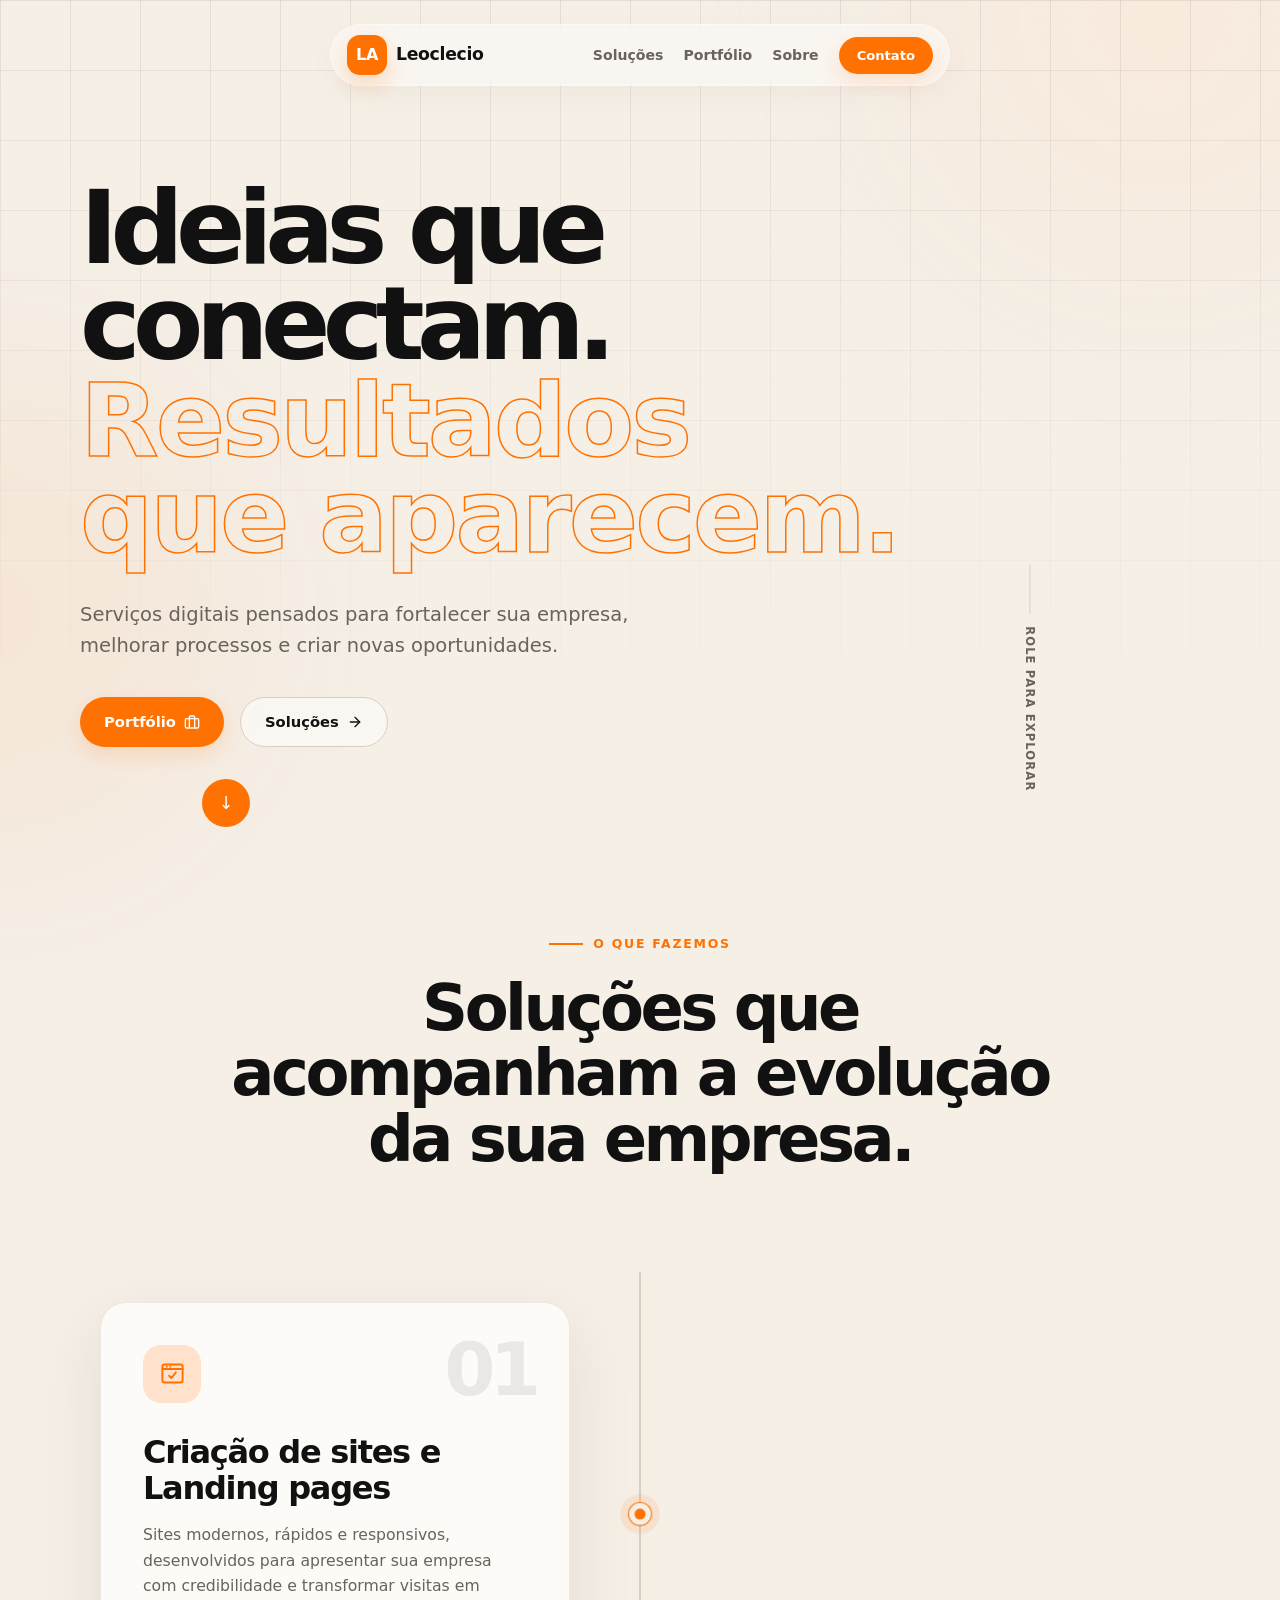
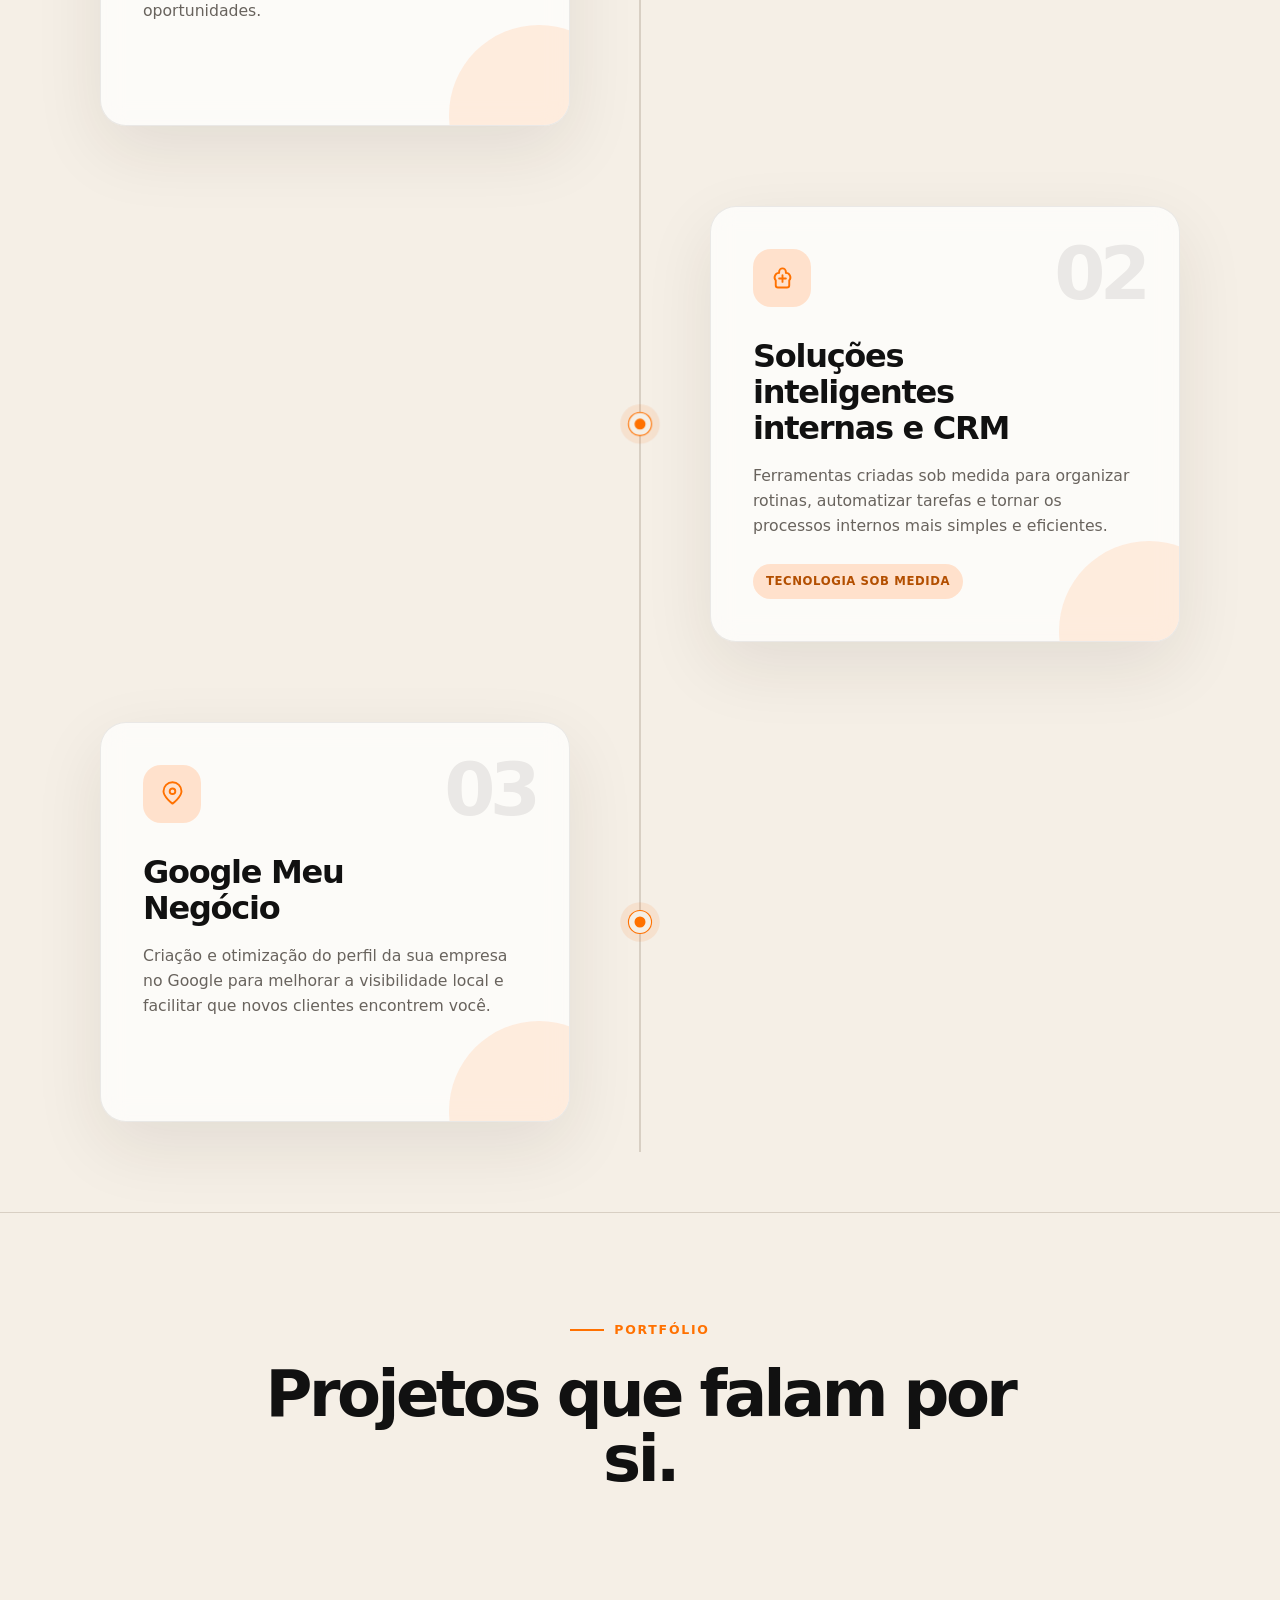
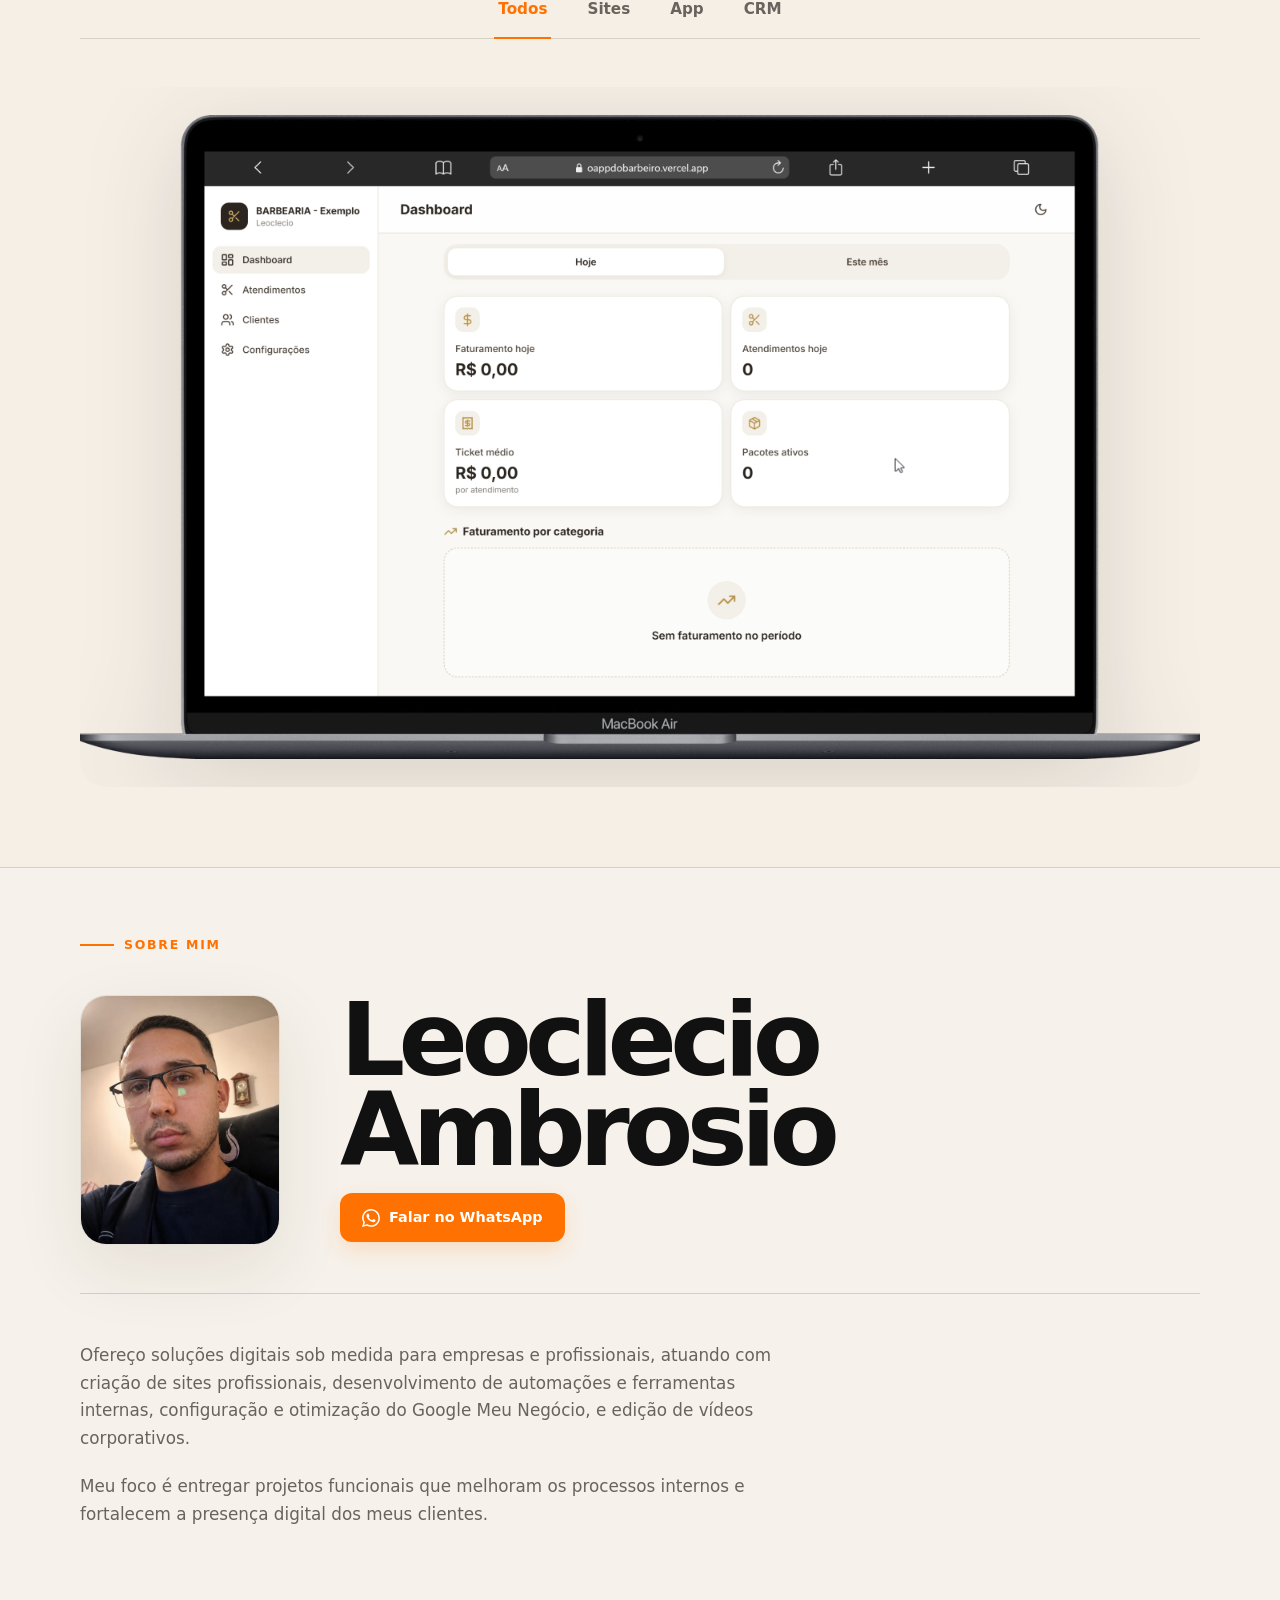
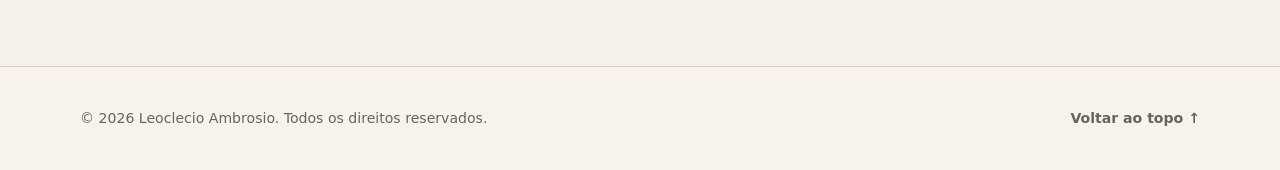
==== commit cd47bd58: "feat: adiciona curriculo online estruturado e alinhado" ====
--- a/index.html
+++ b/index.html
@@ -27,8 +27,8 @@
     <meta name="twitter:description" content="Conheça as soluções de Leoclecio Ambrosio para transformar a presença digital e os processos da sua empresa." />
     <meta name="twitter:image" content="https://leoclecio.vercel.app/og-image.png" />
 
-    <link rel="stylesheet" href="style.css?v=5.0" />
-    <script src="script.js?v=5.0" defer></script>
+    <link rel="stylesheet" href="style.css?v=6.0" />
+    <script src="script.js?v=6.0" defer></script>
   </head>
 
   <body>
@@ -233,19 +233,7 @@
         </div>
       </section>
 
-      <section class="services-cta container reveal">
-        <div class="services-cta__card">
-          <span class="eyebrow">Site Express</span>
-          <h2>Quer ver o seu site pronto hoje ainda?</h2>
-          <p>
-            Receba uma demonstração gratuita e personalizada em até 7 horas. Preencha o formulário e dê o primeiro passo para transformar a presença digital da sua empresa.
-          </p>
-          <a href="express.html" class="btn-primary">
-            Solicitar Demonstração Grátis
-            <svg class="btn-icon" viewBox="0 0 24 24" fill="none" stroke="currentColor" stroke-width="2" stroke-linecap="round" stroke-linejoin="round" aria-hidden="true"><line x1="5" y1="12" x2="19" y2="12"></line><polyline points="12 5 19 12 12 19"></polyline></svg>
-          </a>
-        </div>
-      </section>
+
 
       <section class="about" id="sobre" aria-labelledby="about-title">
         <div class="container about__header reveal">
--- a/style.css
+++ b/style.css
@@ -1123,610 +1123,9 @@
   }
 }
 
-/* --- Express Page & Form Styles --- */
-.express-hero {
-  position: relative;
-  min-height: 80svh;
-  padding-block: 60px 60px;
-}
-
-.express-hero::before {
-  position: absolute;
-  inset: 0;
-  content: "";
-  pointer-events: none;
-  background-image: linear-gradient(rgba(17, 17, 17, 0.08) 1px, transparent 1px),
-    linear-gradient(90deg, rgba(17, 17, 17, 0.08) 1px, transparent 1px);
-  background-size: 70px 70px;
-  mask-image: linear-gradient(to bottom, #000, transparent 90%);
-}
-
-.express-container {
-  max-width: 780px;
-  margin-top: 40px;
-  background: var(--surface);
-  border-radius: var(--radius);
-  border: 1px solid rgba(255, 255, 255, 0.4);
-  backdrop-filter: blur(14px);
-  box-shadow: var(--shadow);
-  padding: 48px;
-  transition: all 400ms cubic-bezier(0.16, 1, 0.3, 1);
-}
-
-.express-heading {
-  text-align: center;
-  max-width: 640px;
-  margin: 0 auto 30px auto;
-}
-
-.express-heading .eyebrow::before {
-  display: none;
-}
-
-.express-heading h1 {
-  font-size: clamp(2.6rem, 6vw, 4.8rem);
-  font-weight: 850;
-  letter-spacing: -0.075em;
-  line-height: 0.94;
-  margin-bottom: 16px;
-}
-
-.express-heading h1 span {
-  color: transparent;
-  -webkit-text-stroke: 1.5px var(--accent);
-  letter-spacing: -0.03em;
-}
-
-.express-heading p {
-  color: var(--muted);
-  font-size: 1.1rem;
-}
-
-.express-form {
-  display: grid;
-  grid-template-columns: 1fr 1fr;
-  gap: 24px;
-  opacity: 1;
-  transition: opacity 300ms ease, transform 300ms ease;
-}
-
-.express-form.fade-out {
-  opacity: 0;
-  transform: translateY(-10px);
-  pointer-events: none;
-}
-
-.form-group {
-  display: flex;
-  flex-direction: column;
-  gap: 8px;
-}
-
-.form-group--full {
-  grid-column: 1 / -1;
-}
-
-.form-group label {
-  font-size: 0.85rem;
-  font-weight: 700;
-  color: var(--text);
-  letter-spacing: -0.01em;
-}
-
-.form-group input,
-.form-group select,
-.form-group textarea {
-  padding: 14px 18px 14px 48px;
-  border-radius: 14px;
-  border: 1px solid var(--line);
-  background: rgba(255, 255, 255, 0.6);
-  color: var(--text);
-  font-family: inherit;
-  font-size: 0.95rem;
-  transition: border-color 180ms ease, box-shadow 180ms ease, background-color 180ms ease;
-  outline: none;
-  width: 100%;
-}
-
-/* Accessibility screen-reader-only utility */
-.sr-only {
-  position: absolute;
-  width: 1px;
-  height: 1px;
-  padding: 0;
-  margin: -1px;
-  overflow: hidden;
-  clip: rect(0, 0, 0, 0);
-  white-space: nowrap;
-  border: 0;
-}
-
-/* Input wrappers with icons */
-.input-wrapper {
-  position: relative;
-  width: 100%;
-}
-
-.input-icon {
-  position: absolute;
-  left: 16px;
-  top: 50%;
-  transform: translateY(-50%);
-  width: 18px;
-  height: 18px;
-  color: var(--muted);
-  pointer-events: none;
-  transition: color 180ms ease;
-}
-
-.input-wrapper--align-top .input-icon {
-  top: 18px;
-  transform: none;
-}
-
-.input-wrapper:focus-within .input-icon {
-  color: var(--accent);
-}
-
-
-.form-group input::placeholder,
-.form-group textarea::placeholder {
-  color: #a39c93;
-}
-
-.form-group input:focus,
-.form-group select:focus,
-.form-group textarea:focus {
-  border-color: var(--accent);
-  background: #ffffff;
-  box-shadow: 0 0 0 4px var(--accent-soft);
-}
-
-.form-error {
-  display: none;
-  font-size: 0.78rem;
-  color: #d93838;
-  margin-top: 4px;
-  font-weight: 600;
-}
-
-.form-group.is-invalid input,
-.form-group.is-invalid select,
-.form-group.is-invalid textarea {
-  border-color: #d93838;
-  box-shadow: 0 0 0 4px rgba(217, 56, 56, 0.12);
-}
-
-.form-group.is-invalid .form-error {
-  display: block;
-}
-
-.express-submit {
-  grid-column: 1 / -1;
-  display: flex;
-  justify-content: center;
-  margin-top: 16px;
-}
-
-.express-submit button {
-  width: 100%;
-  max-width: 320px;
-  justify-content: center;
-  border: none;
-  cursor: pointer;
-  font-family: inherit;
-}
-
-/* Success Card */
-.express-success {
-  display: flex;
-  flex-direction: column;
-  align-items: center;
-  text-align: center;
-  gap: 28px;
-  animation: fade-in 600ms cubic-bezier(0.16, 1, 0.3, 1) forwards;
-}
-
-@keyframes fade-in {
-  from {
-    opacity: 0;
-    transform: translateY(15px);
-  }
-  to {
-    opacity: 1;
-    transform: translateY(0);
-  }
-}
-
-.success-icon {
-  display: grid;
-  place-items: center;
-  width: 72px;
-  height: 72px;
-  border-radius: 50%;
-  background: #12b886;
-  color: #ffffff;
-  font-size: 2.2rem;
-  font-weight: bold;
-  box-shadow: 0 10px 25px rgba(18, 184, 134, 0.25);
-  animation: scale-up 500ms cubic-bezier(0.34, 1.56, 0.64, 1) forwards;
-}
-
-@keyframes scale-up {
-  from {
-    transform: scale(0.6);
-  }
-  to {
-    transform: scale(1);
-  }
-}
-
-.express-success h3 {
-  font-size: 1.8rem;
-  font-weight: 800;
-  letter-spacing: -0.03em;
-  color: var(--text);
-  margin-bottom: 8px;
-}
-
-.express-success p {
-  color: var(--muted);
-  max-width: 500px;
-  font-size: 0.98rem;
-  line-height: 1.6;
-}
-
-.countdown-wrapper {
-  background: rgba(255, 255, 255, 0.5);
-  border: 1px solid var(--line);
-  border-radius: var(--radius);
-  padding: 28px;
-  width: 100%;
-  max-width: 480px;
-  display: flex;
-  flex-direction: column;
-  gap: 16px;
-  align-items: center;
-  box-shadow: inset 0 2px 4px rgba(0, 0, 0, 0.01);
-}
-
-.countdown-label {
-  font-size: 0.8rem;
-  font-weight: 800;
-  color: var(--muted);
-  text-transform: uppercase;
-  letter-spacing: 0.08em;
-}
-
-.countdown-timer {
-  font-size: 3rem;
-  font-weight: 850;
-  letter-spacing: 0.06em;
-  color: var(--accent);
-  font-family: monospace, ui-monospace;
-  text-shadow: 0 2px 10px var(--accent-soft);
-}
-
-.countdown-progress-bar {
-  width: 100%;
-  height: 8px;
-  background: rgba(17, 17, 17, 0.06);
-  border-radius: 99px;
-  overflow: hidden;
-}
-
-.countdown-progress-fill {
-  height: 100%;
-  background: linear-gradient(90deg, var(--accent), #ff9a4b);
-  width: 100%;
-  border-radius: 99px;
-  transition: width 1s linear;
-}
-
-.express-success .btn-whatsapp {
-  display: inline-flex;
-  align-items: center;
-  justify-content: center;
-  gap: 10px;
-  width: 100%;
-  max-width: 320px;
-  margin: 0 auto;
-  padding: 14px 28px;
-  border-radius: 999px;
-  background: var(--accent);
-  color: #ffffff;
-  font-size: 0.95rem;
-  font-weight: 700;
-  box-shadow: 0 10px 25px rgba(255, 113, 0, 0.22);
-  transition: background 180ms ease, transform 180ms ease, box-shadow 180ms ease;
-  cursor: pointer;
-}
-
-.express-success .btn-whatsapp:hover {
-  background: #ff8522;
-  box-shadow: 0 12px 30px rgba(255, 113, 0, 0.35);
-  transform: translateY(-2px);
-}
-
-.express-success .btn-whatsapp:active {
-  transform: translateY(0);
-}
-
-@media (max-width: 768px) {
-  .express-container {
-    padding: 28px 20px;
-  }
-  .express-form {
-    grid-template-columns: 1fr;
-    gap: 18px;
-  }
-}
-
-/* --- Services CTA Banner --- */
-.services-cta {
-  margin-block: 80px;
-}
-
-.services-cta__card {
-  background: var(--surface);
-  border: 1px solid rgba(255, 255, 255, 0.4);
-  border-radius: var(--radius);
-  padding: 56px 40px;
-  text-align: center;
-  box-shadow: var(--shadow);
-  position: relative;
-  overflow: hidden;
-  backdrop-filter: blur(14px);
-}
-
-.services-cta__card h2 {
-  font-size: clamp(1.8rem, 4vw, 2.8rem);
-  font-weight: 850;
-  letter-spacing: -0.04em;
-  margin-bottom: 16px;
-  line-height: 1.2;
-}
-
-.services-cta__card p {
-  color: var(--muted);
-  max-width: 600px;
-  margin: 0 auto 32px auto;
-  font-size: 1.05rem;
-  line-height: 1.6;
-}
-
-.services-cta__card .btn-primary {
-  box-shadow: 0 10px 25px rgba(255, 113, 0, 0.25);
-}
-
-/* Custom Select Dropdown */
-.custom-select {
-  position: relative;
-  width: 100%;
-  cursor: pointer;
-}
-
-.custom-select__trigger {
-  padding: 14px 44px 14px 48px;
-  border-radius: 14px;
-  border: 1px solid var(--line);
-  background: rgba(255, 255, 255, 0.6);
-  color: var(--text);
-  font-size: 0.95rem;
-  transition: border-color 180ms ease, box-shadow 180ms ease, background-color 180ms ease;
-  display: flex;
-  align-items: center;
-  justify-content: space-between;
-  user-select: none;
-}
-
-.custom-select:focus-within .custom-select__trigger,
-.custom-select.is-open .custom-select__trigger {
-  border-color: var(--accent);
-  background: #ffffff;
-  box-shadow: 0 0 0 4px var(--accent-soft);
-}
-
-.custom-select__value {
-  white-space: nowrap;
-  overflow: hidden;
-  text-overflow: ellipsis;
-  color: #a39c93;
-}
-
-.custom-select__value.has-value {
-  color: var(--text);
-}
-
-.custom-select__arrow {
-  width: 16px;
-  height: 16px;
-  color: var(--muted);
-  transition: transform 200ms ease;
-  flex-shrink: 0;
-}
-
-.custom-select.is-open .custom-select__arrow {
-  transform: rotate(180deg);
-}
-
-.custom-select__options {
-  position: absolute;
-  top: calc(100% + 8px);
-  left: 0;
-  width: 100%;
-  background: #ffffff;
-  border: 1px solid var(--line);
-  border-radius: 14px;
-  box-shadow: var(--shadow);
-  z-index: 10;
-  display: none;
-  overflow: hidden;
-  animation: select-slide-down 200ms cubic-bezier(0.16, 1, 0.3, 1) forwards;
-}
-
-@keyframes select-slide-down {
-  from {
-    opacity: 0;
-    transform: translateY(-8px);
-  }
-  to {
-    opacity: 1;
-    transform: translateY(0);
-  }
-}
-
-.custom-select.is-open .custom-select__options {
-  display: block;
-}
-
-.custom-select__option {
-  padding: 12px 18px;
-  font-size: 0.92rem;
-  color: var(--text);
-  text-align: left;
-  transition: background-color 150ms ease, color 150ms ease;
-}
-
-.custom-select__option:hover {
-  background-color: var(--accent-soft);
-  color: var(--accent);
-}
-
-.custom-select__option.is-selected {
-  background-color: var(--accent);
-  color: #ffffff;
-}
-
-/* Color Cards Grid */
-.color-cards-grid {
-  display: grid;
-  grid-template-columns: 1fr 1fr;
-  gap: 16px;
-  width: 100%;
-}
-
-.color-card {
-  display: flex;
-  align-items: center;
-  gap: 16px;
-  background: rgba(255, 255, 255, 0.5);
-  border: 1px solid var(--line);
-  border-radius: 16px;
-  padding: 16px 20px;
-  cursor: pointer;
-  position: relative;
-  transition: border-color 180ms ease, background-color 180ms ease, box-shadow 180ms ease, transform 100ms ease;
-  user-select: none;
-}
-
-.color-card:hover {
-  background: rgba(255, 255, 255, 0.85);
-  border-color: rgba(17, 17, 17, 0.2);
-}
-
-.color-card:active {
-  transform: scale(0.98);
-}
-
-.color-card.is-active {
-  border-color: var(--accent);
-  background: #ffffff;
-  box-shadow: 0 0 0 4px var(--accent-soft);
-}
-
-.color-card__swatch {
-  display: flex;
-  align-items: center;
-}
-
-.color-card__swatch .color-dot {
-  width: 14px;
-  height: 14px;
-  margin-right: -4px;
-  border-radius: 50%;
-  box-shadow: 0 0 0 2px #ffffff;
-  z-index: 1;
-}
-
-.color-card__info {
-  display: flex;
-  flex-direction: column;
-  gap: 4px;
-  flex-grow: 1;
-  text-align: left;
-}
-
-.color-card__title {
-  font-size: 0.9rem;
-  font-weight: 800;
-  color: var(--text);
-}
-
-.color-card__desc {
-  font-size: 0.72rem;
-  color: var(--muted);
-  line-height: 1.3;
-}
-
-.color-card__check {
-  width: 20px;
-  height: 20px;
-  border-radius: 50%;
-  background: var(--line);
-  color: transparent;
-  display: grid;
-  place-items: center;
-  font-size: 0.75rem;
-  font-weight: bold;
-  flex-shrink: 0;
-  transition: background-color 150ms ease, color 150ms ease;
-}
-
-.color-card.is-active .color-card__check {
-  background: var(--accent);
-  color: #ffffff;
-}
-
-.custom-color-input-wrapper {
-  animation: select-slide-down 200ms cubic-bezier(0.16, 1, 0.3, 1) forwards;
-}
-
-.form-group__title {
-  font-size: 0.85rem;
-  font-weight: 700;
-  color: var(--text);
-  letter-spacing: -0.01em;
-  margin-bottom: 4px;
-}
-
-@media (max-width: 640px) {
-  .color-cards-grid {
-    grid-template-columns: 1fr;
-    gap: 12px;
-  }
-}
-
-/* Dots inside the preset cards and swatches */
-.color-dot {
-  width: 10px;
-  height: 10px;
-  border-radius: 50%;
-  display: inline-block;
-  flex-shrink: 0;
-  box-shadow: inset 0 0 0 1px rgba(0, 0, 0, 0.12);
-}
-
-.color-dot--black { background-color: #1a1a1a; }
-.color-dot--gold { background-color: #d4af37; }
-.color-dot--blue { background-color: #1c7ed6; }
-.color-dot--white { background-color: #ffffff; }
-.color-dot--darkgray { background-color: #343a40; }
-.color-dot--orange { background-color: #ff7100; }
-.color-dot--beige { background-color: #f1ebd9; }
-.color-dot--pastelgreen { background-color: #c3e6cb; }
-
-
-
-
-
+
+
+
+
+
+
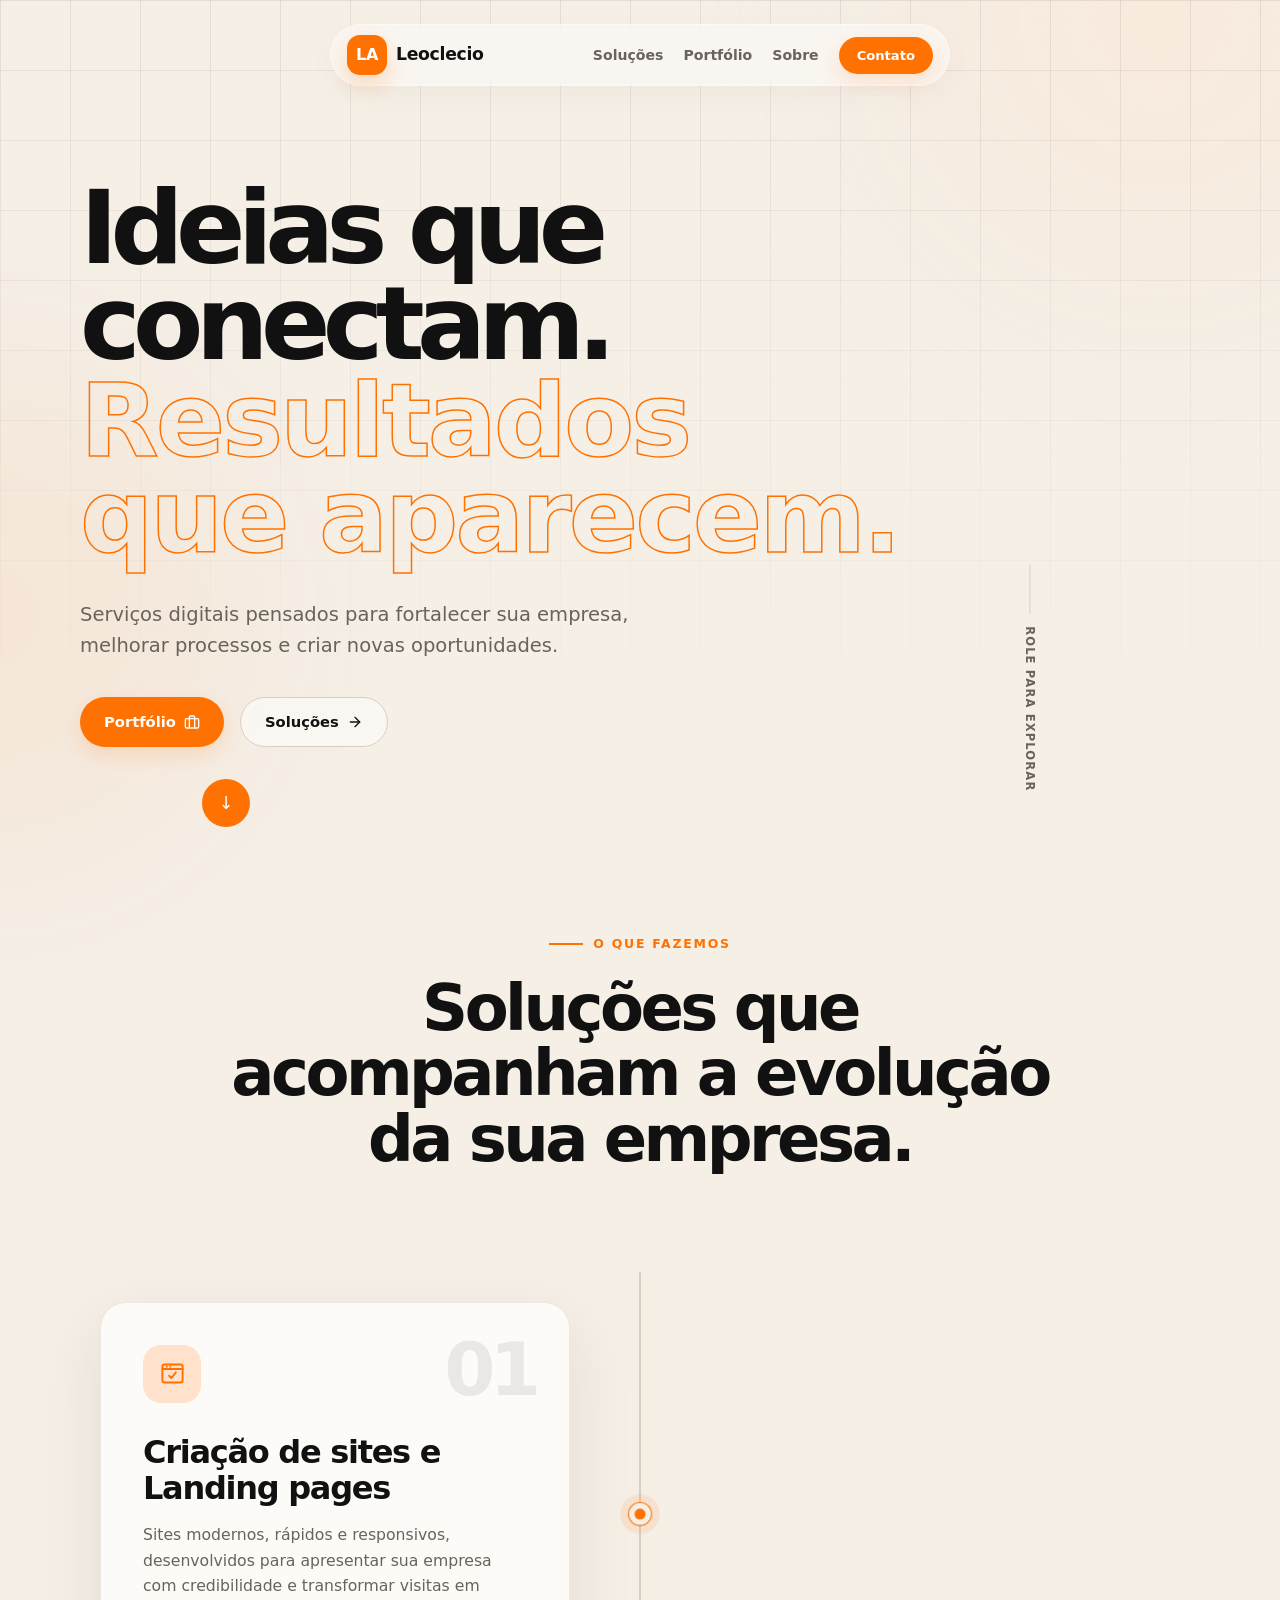
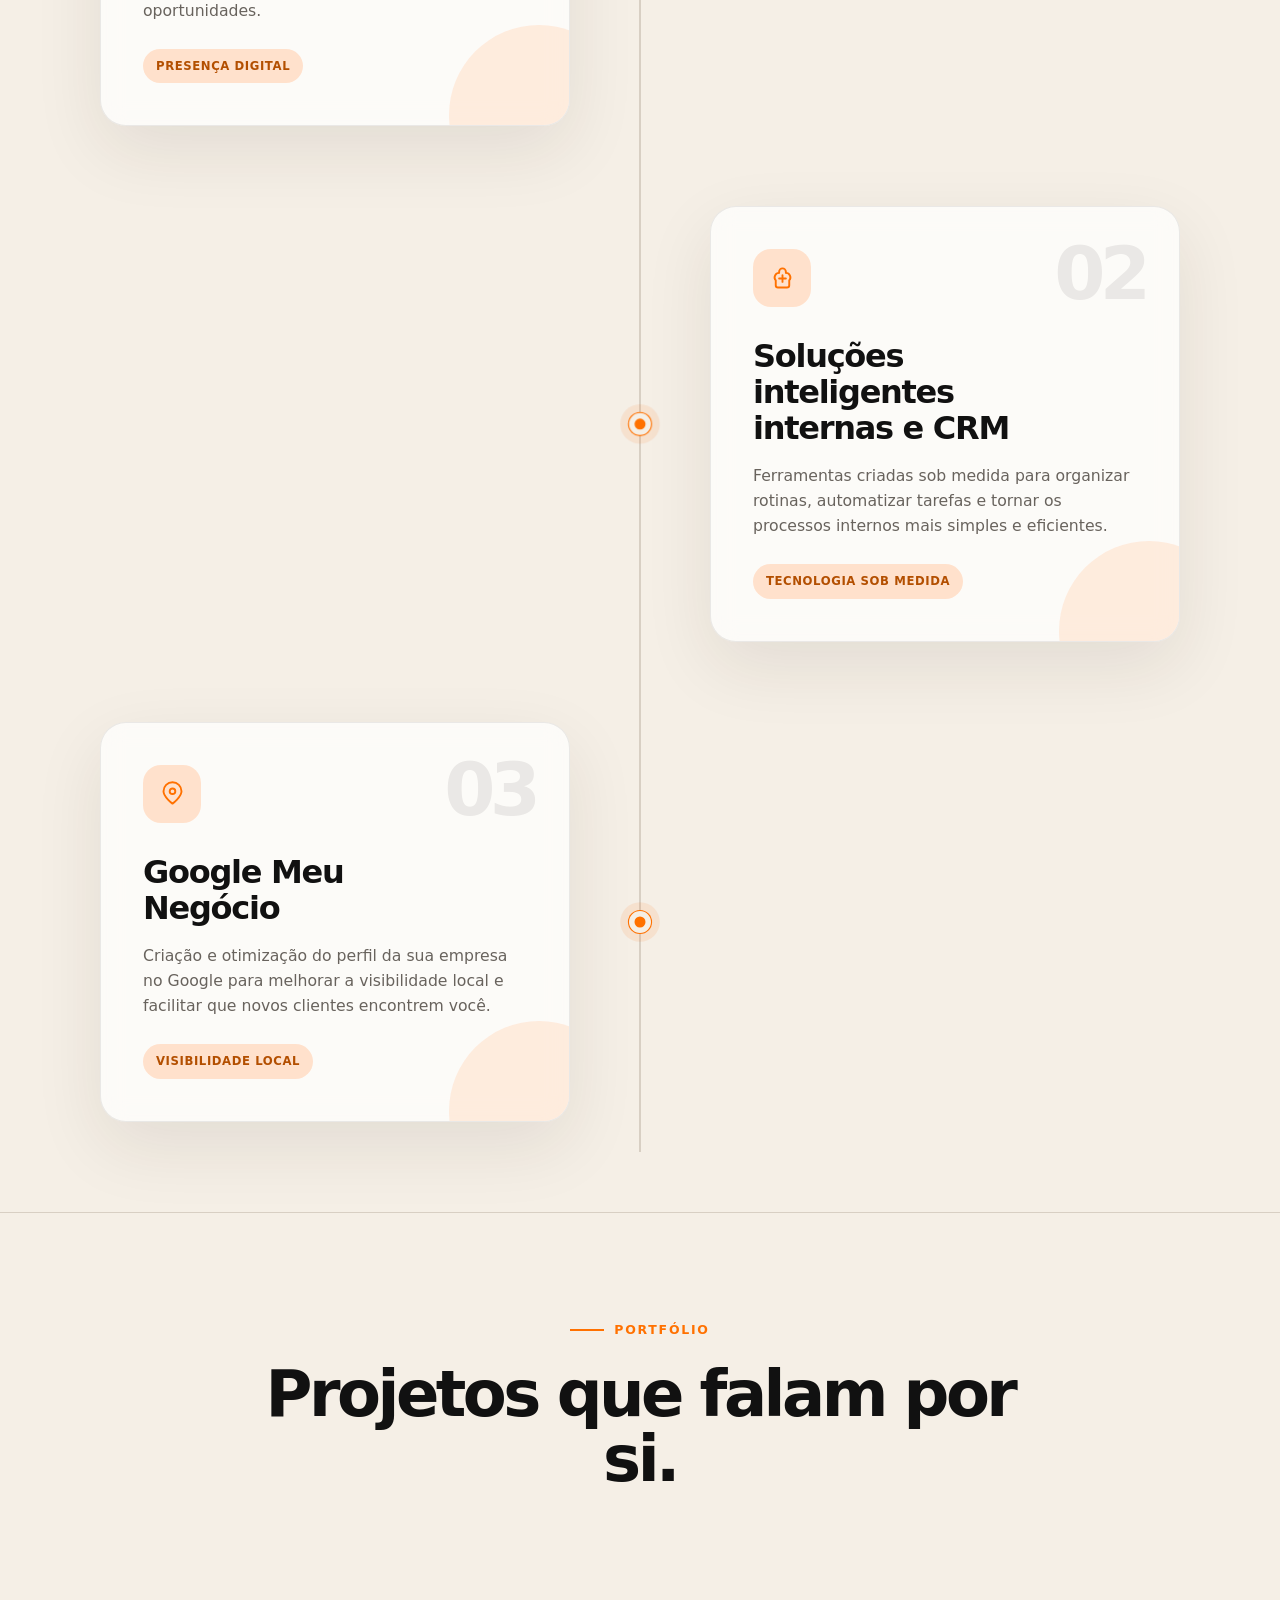
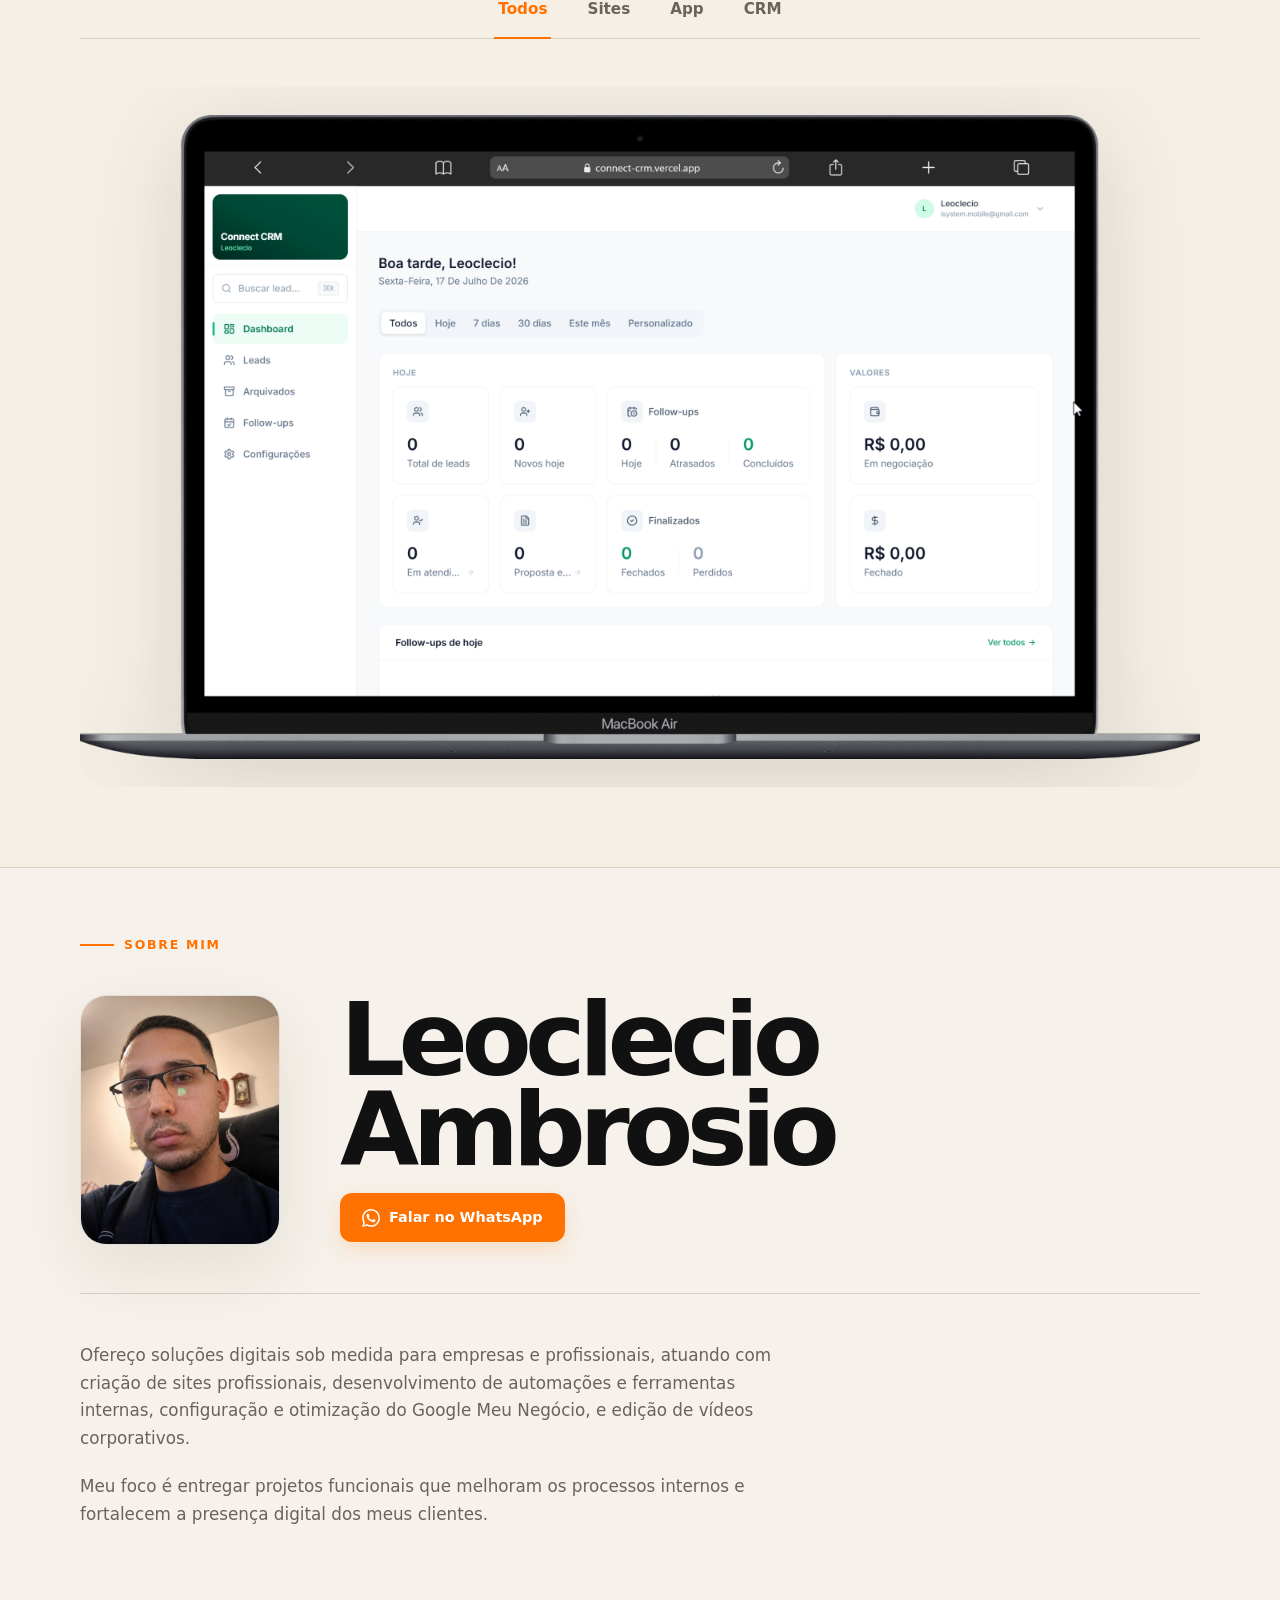
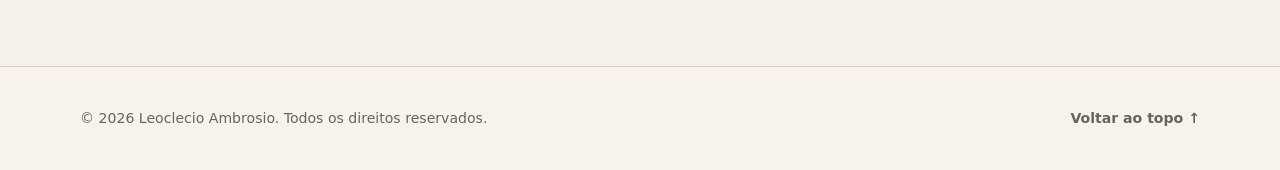
==== commit 440c3dd9: "feat: sincroniza portfolio do index.html com o curriculo" ====
--- a/index.html
+++ b/index.html
@@ -172,8 +172,9 @@
             <article class="portfolio__project">
               <div class="portfolio__slider" aria-label="Todos os projetos — desktop">
                 <img src="imagens/site_immovi_desktop.png" alt="Site Immovi — desktop" class="portfolio__slide is-active portfolio__project--card" data-goto-tab="sites" style="cursor: pointer;" loading="lazy" />
+                <img src="imagens/crm_connect_desktop.png" alt="CRM WhatsApp — desktop" class="portfolio__slide portfolio__project--card" data-goto-tab="crm" style="cursor: pointer;" loading="lazy" />
+                <img src="imagens/app_gestao_desktop.png" alt="App Gestão — desktop" class="portfolio__slide portfolio__project--card" data-goto-tab="app" style="cursor: pointer;" loading="lazy" />
                 <img src="imagens/app_barbeiro_desktop.png" alt="App Barbeiro — desktop" class="portfolio__slide portfolio__project--card" data-goto-tab="app" style="cursor: pointer;" loading="lazy" />
-                <img src="imagens/crm_connect_desktop.png" alt="CRM Connect — desktop" class="portfolio__slide portfolio__project--card" data-goto-tab="crm" style="cursor: pointer;" loading="lazy" />
               </div>
             </article>
           </div>
@@ -189,17 +190,30 @@
                 <img src="imagens/site_immovi_celular.png" alt="Site Immovi — celular"  class="portfolio__slide" loading="lazy" />
               </div>
               <div class="portfolio__info">
-                <span class="portfolio__tag">Site profissional</span>
+                <span class="portfolio__tag">Site &amp; CRM Simplificado</span>
                 <h3 class="portfolio__name">Immovi</h3>
-                <p class="portfolio__desc">Site responsivo para escritório contábil especializado no ecossistema imobiliário, com design moderno e experiência otimizada em todos os dispositivos.</p>
-              </div>
-            </article>
-          </div>
-        </div>
-
-        <!-- App: slideshow App Barbeiro -->
+                <p class="portfolio__desc">Site responsivo para escritório contábil especializado no mercado imobiliário, integrado a um painel (CRM) simplificado para recebimento, controle e gestão dos leads capturados via formulários do site.</p>
+              </div>
+            </article>
+          </div>
+        </div>
+
+        <!-- App: slideshow App Gestão + App Barbeiro -->
         <div class="portfolio__panel" data-panel="app">
           <div class="container portfolio__grid">
+            <!-- App Gestão -->
+            <article class="portfolio__project">
+              <div class="portfolio__slider" aria-label="App Gestão — visualização principal">
+                <img src="imagens/app_gestao_desktop.png" alt="App Gestão — desktop" class="portfolio__slide is-active" loading="lazy" />
+              </div>
+              <div class="portfolio__info">
+                <span class="portfolio__tag">Gestão Contábil &amp; IA</span>
+                <h3 class="portfolio__name">App Gestão</h3>
+                <p class="portfolio__desc">Aplicativo desenvolvido para escritórios de contabilidade gerenciarem dados estruturados de empresas clientes, substituindo planilhas complexas por um painel centralizado e integrado a um assistente inteligente para consultas e suporte de informações.</p>
+              </div>
+            </article>
+
+            <!-- App Barbeiro -->
             <article class="portfolio__project">
               <div class="portfolio__slider" aria-label="App Barbeiro em múltiplos dispositivos">
                 <img src="imagens/app_barbeiro_desktop.png" alt="App Barbeiro — desktop"  class="portfolio__slide is-active" loading="lazy" />
@@ -207,26 +221,26 @@
                 <img src="imagens/app_barbeiro_celular.png" alt="App Barbeiro — celular"  class="portfolio__slide" loading="lazy" />
               </div>
               <div class="portfolio__info">
-                <span class="portfolio__tag">Aplicativo</span>
+                <span class="portfolio__tag">Aplicativo sob Medida</span>
                 <h3 class="portfolio__name">App Barbeiro</h3>
-                <p class="portfolio__desc">Plataforma de agendamento e gestão para barbearias, com painel administrativo completo e experiência otimizada em todos os dispositivos.</p>
-              </div>
-            </article>
-          </div>
-        </div>
-
-        <!-- CRM: slideshow CRM Connect -->
+                <p class="portfolio__desc">Aplicativo desenvolvido sob medida para barbearias, eliminando o uso de papéis e anotações manuais. O sistema centraliza agendamentos de clientes, controle de comissão dos profissionais e relatórios de faturamento em um painel gerencial completo.</p>
+              </div>
+            </article>
+          </div>
+        </div>
+
+        <!-- CRM: slideshow CRM WhatsApp -->
         <div class="portfolio__panel" data-panel="crm">
           <div class="container portfolio__grid">
             <article class="portfolio__project">
-              <div class="portfolio__slider" aria-label="CRM Connect — telas do sistema">
-                <img src="imagens/crm_connect_desktop.png"       alt="CRM Connect — painel principal" class="portfolio__slide is-active" loading="lazy" />
-                <img src="imagens/crm_connect_desktop_login.png" alt="CRM Connect — tela de login"    class="portfolio__slide" loading="lazy" />
-              </div>
-              <div class="portfolio__info">
-                <span class="portfolio__tag">CRM</span>
-                <h3 class="portfolio__name">CRM Connect</h3>
-                <p class="portfolio__desc">Sistema de gestão de relacionamento com clientes desenvolvido sob medida, com controle completo da equipe comercial e fluxo de leads.</p>
+              <div class="portfolio__slider" aria-label="CRM WhatsApp — telas do sistema">
+                <img src="imagens/crm_connect_desktop.png"       alt="CRM WhatsApp — painel principal" class="portfolio__slide is-active" loading="lazy" />
+                <img src="imagens/crm_connect_desktop_login.png" alt="CRM WhatsApp — tela de login"    class="portfolio__slide" loading="lazy" />
+              </div>
+              <div class="portfolio__info">
+                <span class="portfolio__tag">CRM &amp; Extensão Web</span>
+                <h3 class="portfolio__name">CRM WhatsApp</h3>
+                <p class="portfolio__desc">Sistema simples e sob medida para gestão de relacionamento com clientes, integrado ao WhatsApp Web através de uma extensão de navegador. A plataforma conta com um pipeline visual estilo Kanban para controle prático das etapas de atendimento e negociação.</p>
               </div>
             </article>
           </div>
